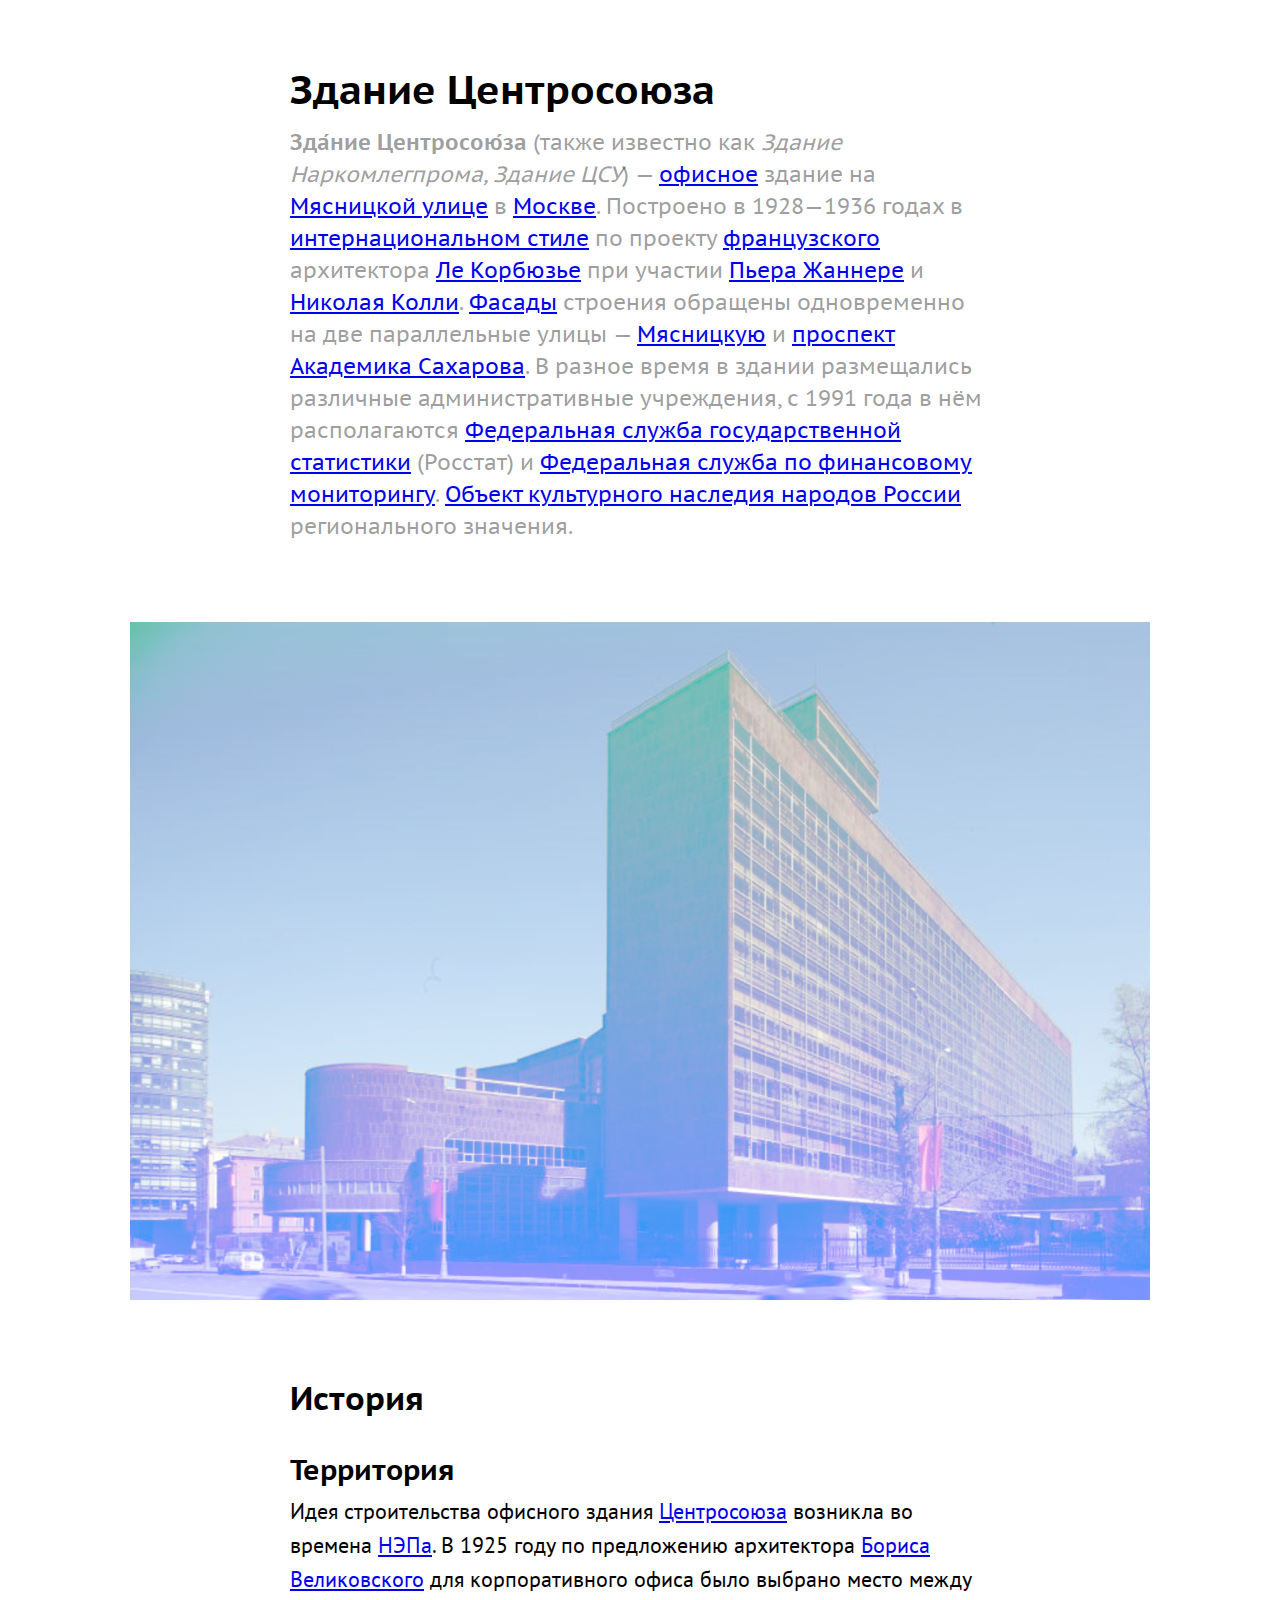
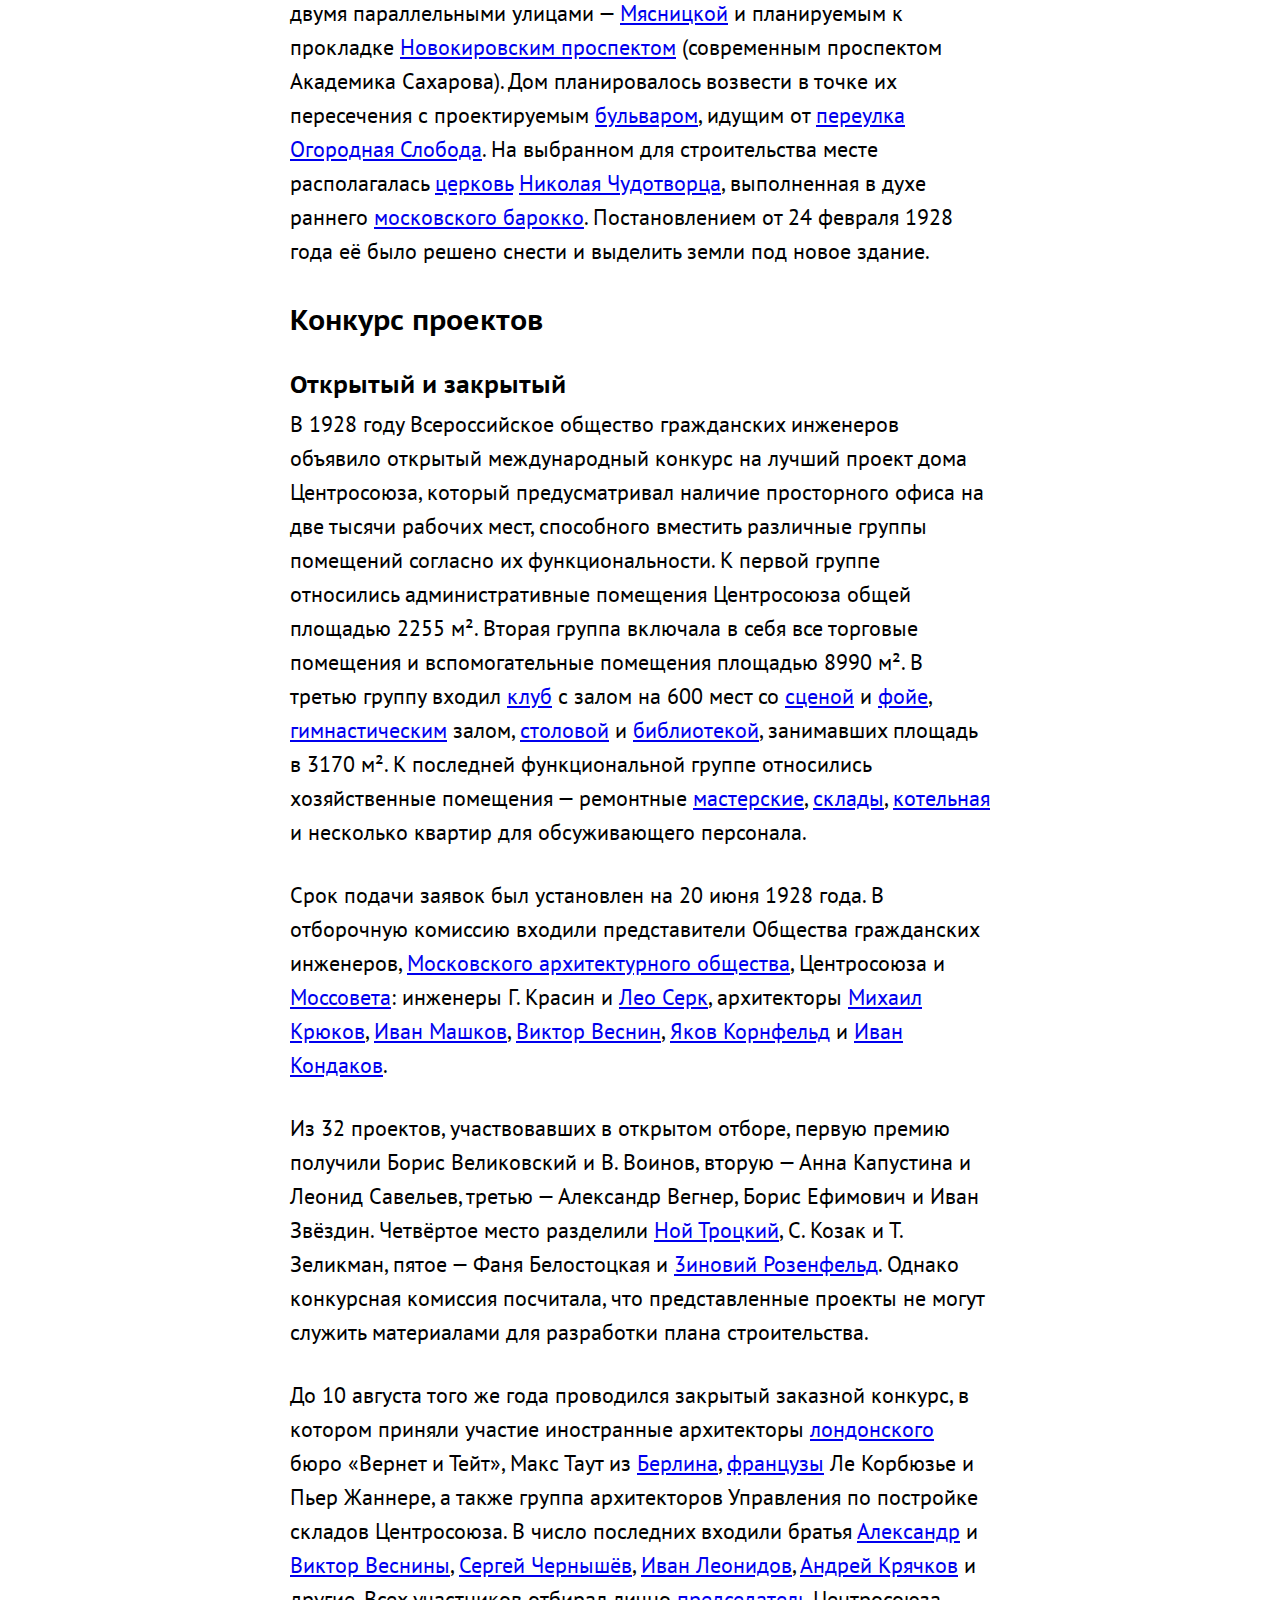
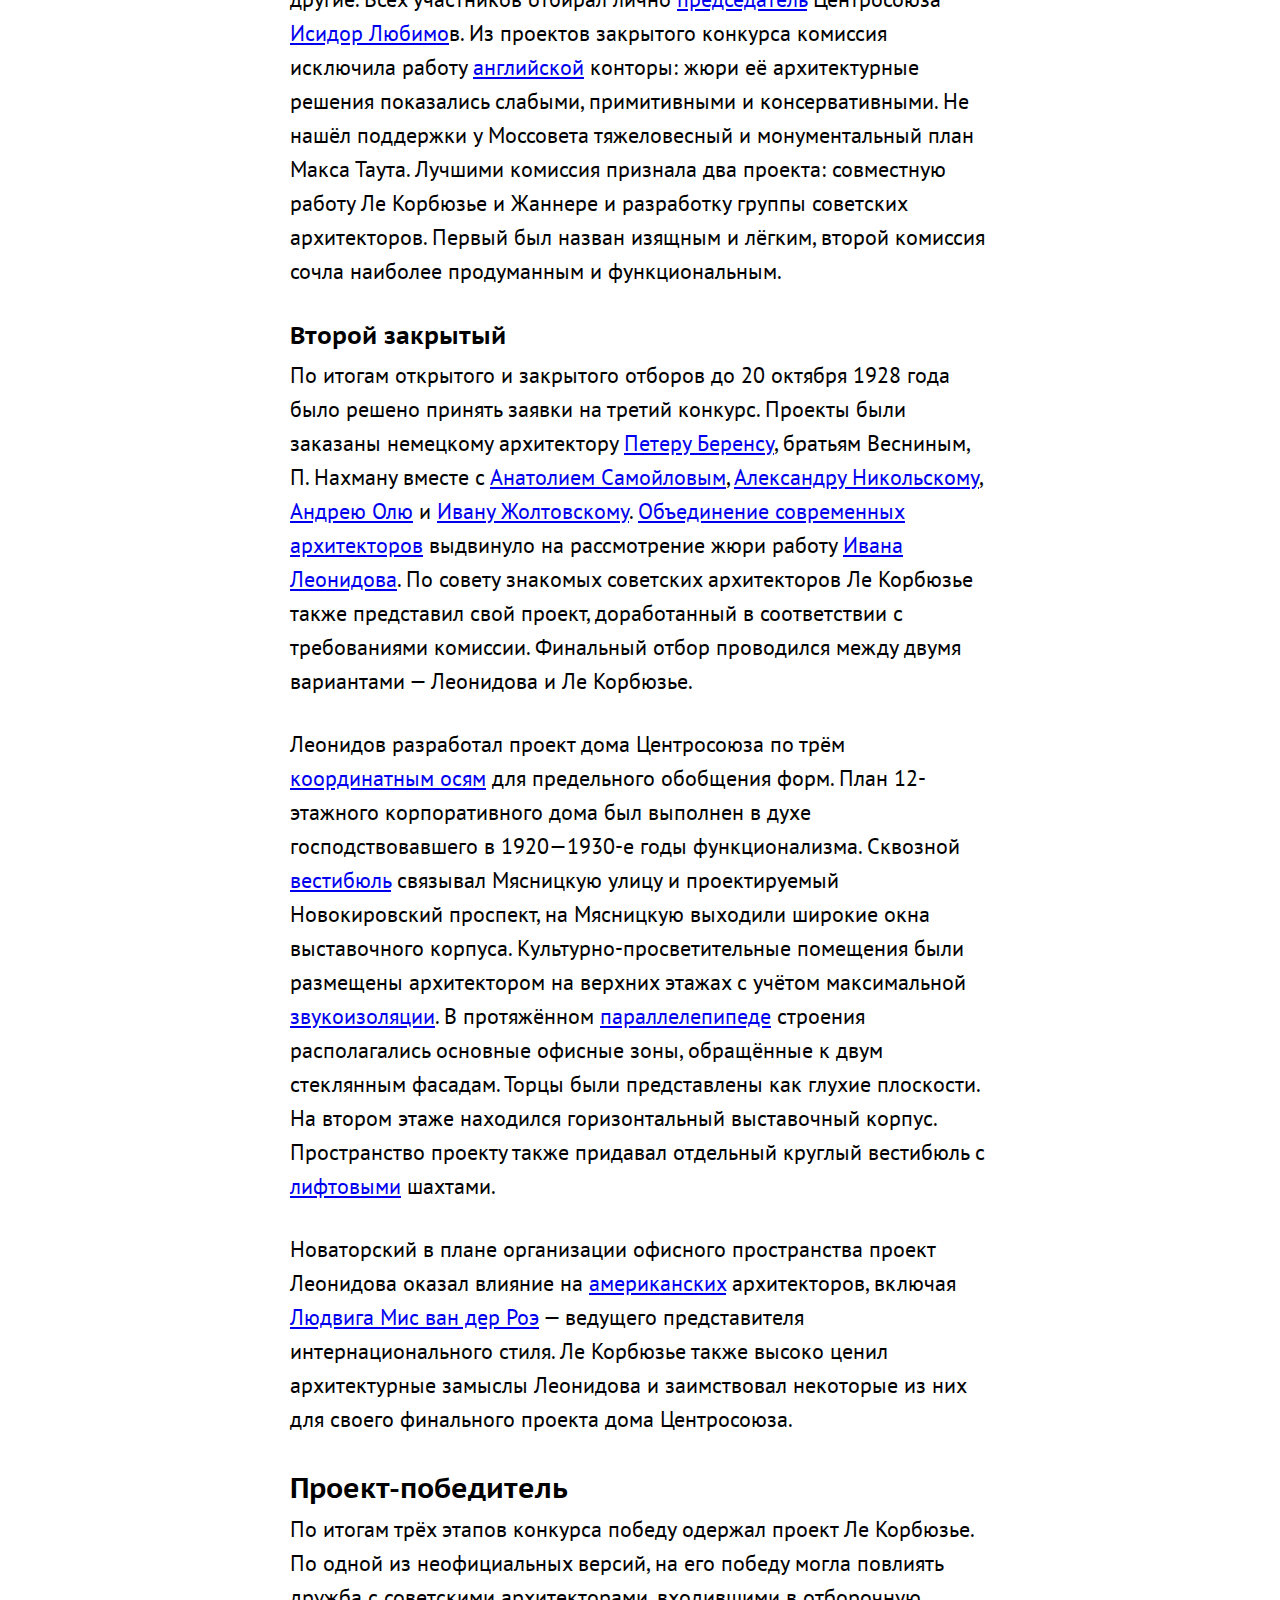
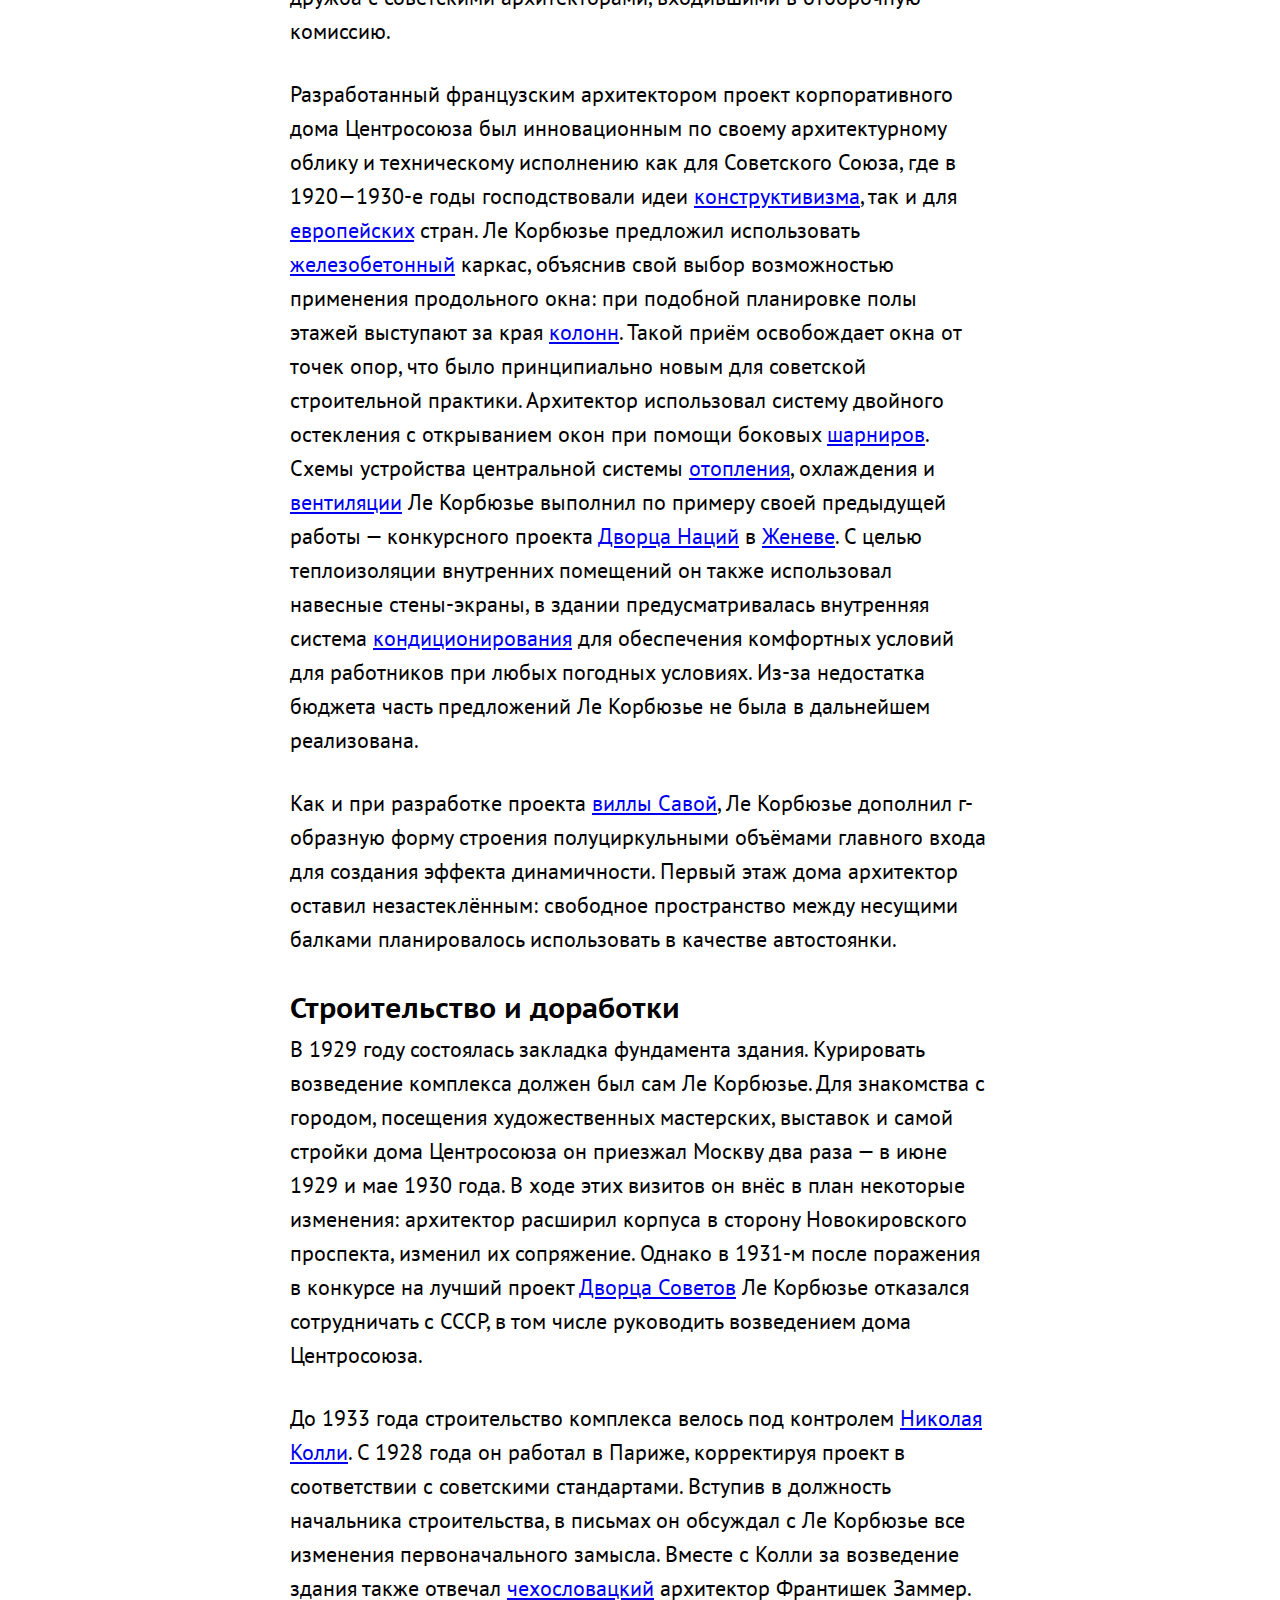
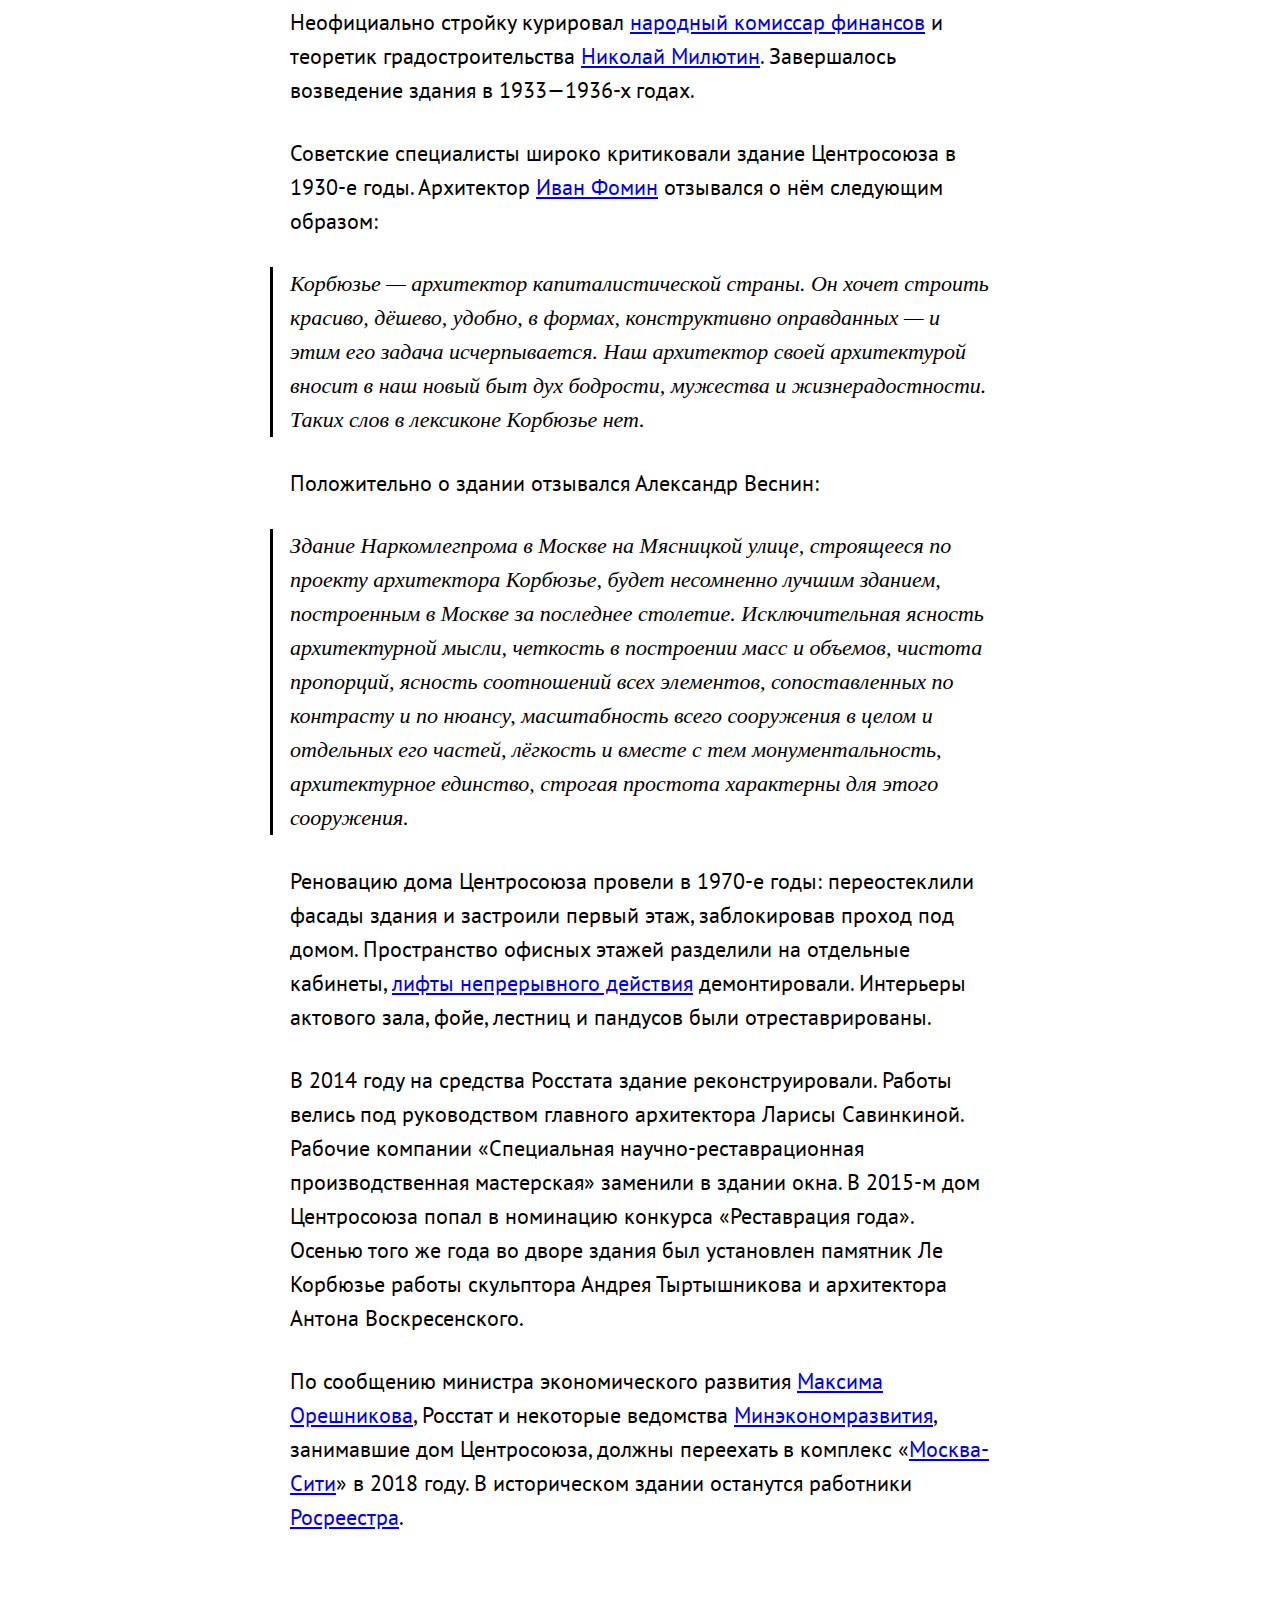
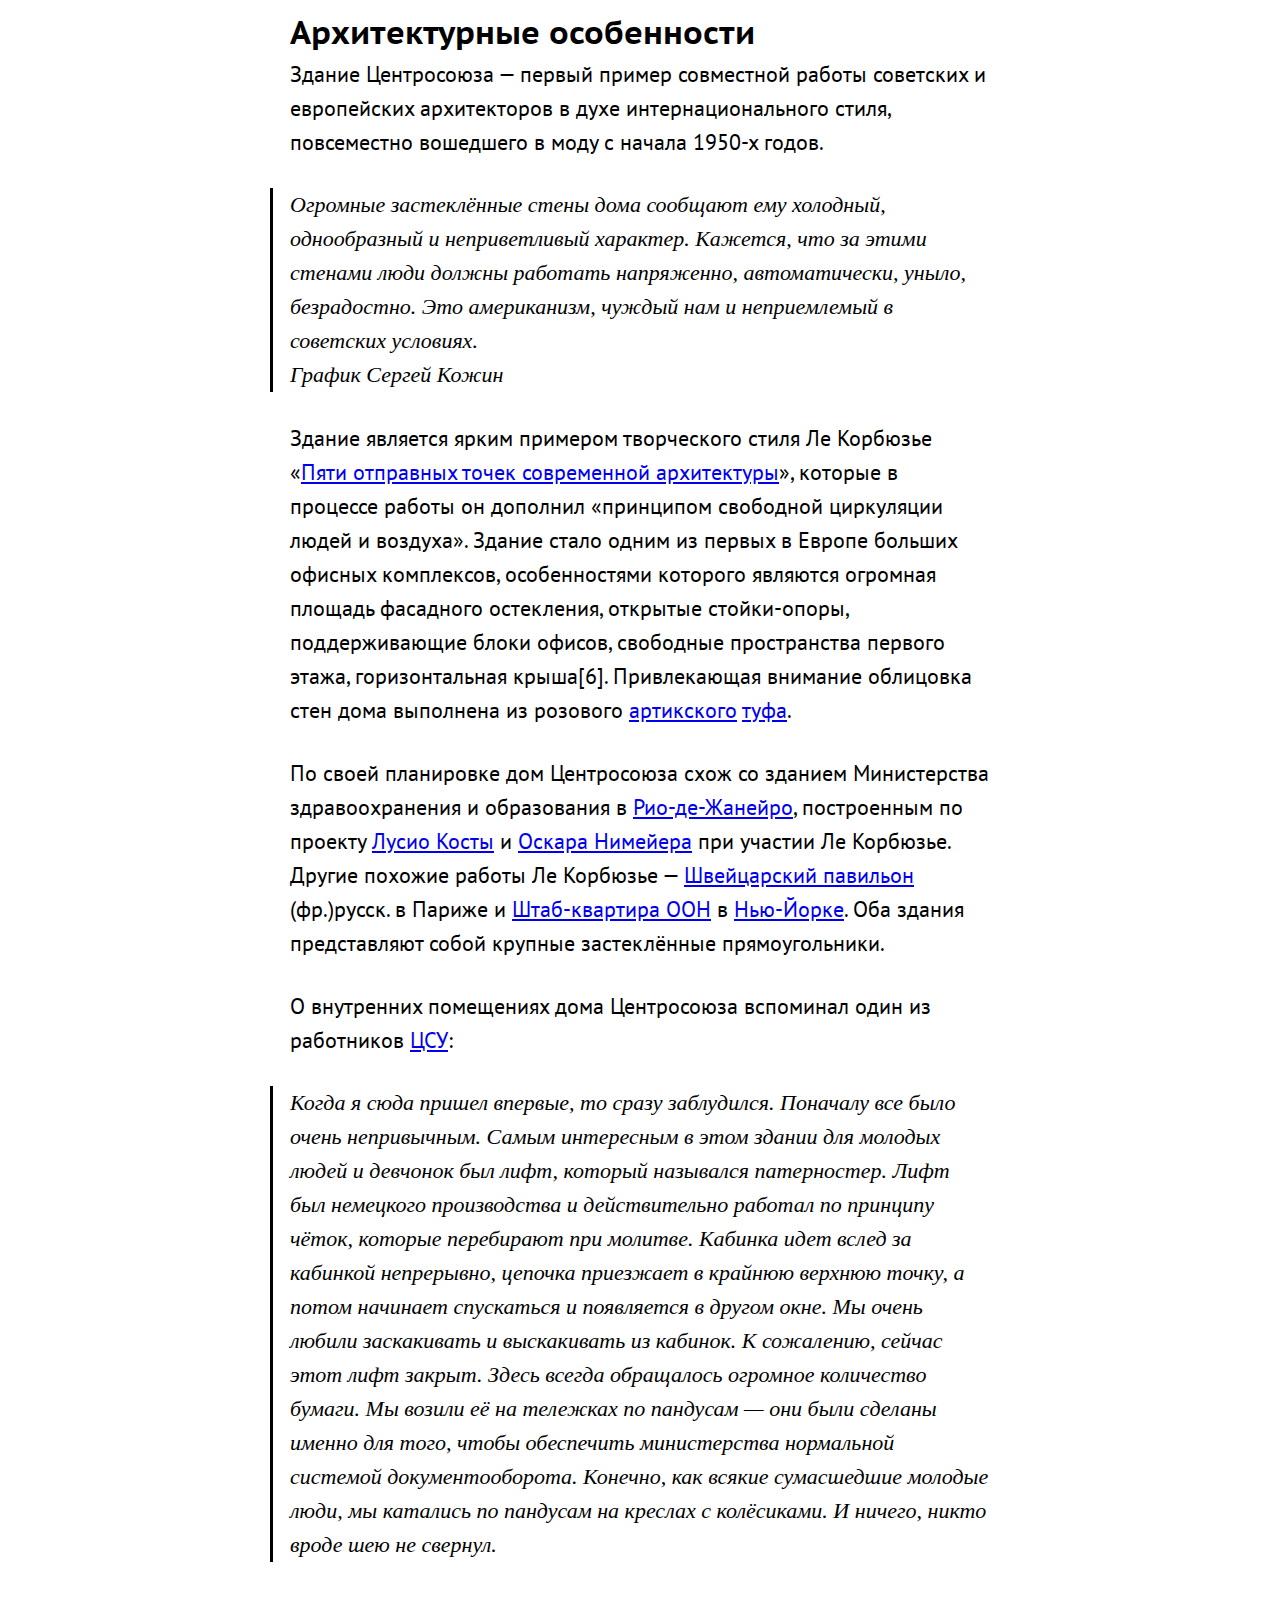
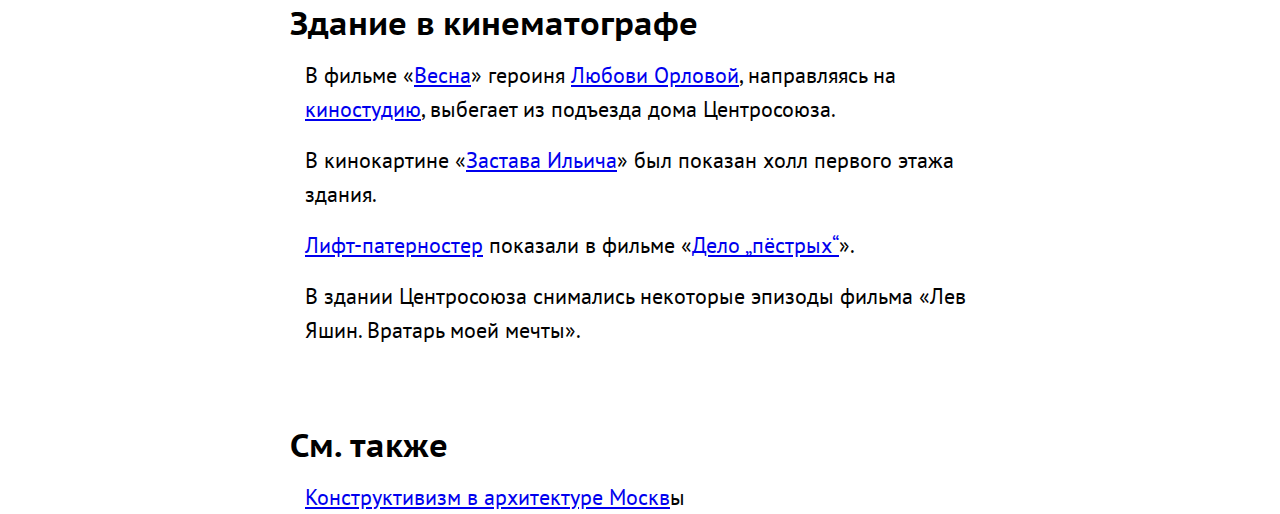
==== centrosouz.html @ 5cd2b8ea "Homework 3" ====
<!DOCTYPE html>
<html lang="en" dir="ltr">

<head>
  <meta charset="utf-8">
  <title>Здание Центросоюза</title>
  <link rel="stylesheet" href="reset.css">
  <link href="https://fonts.googleapis.com/css2?family=PT+Sans+Caption:wght@400;700&family=PT+Sans:ital,wght@0,400;0,700;1,400;1,700&display=swap" rel="stylesheet">
  <link rel="stylesheet" href="style.css">
  <link rel="stylesheet" href="sidebar.css">
</head>

<body>
  <h1>Здание Центросоюза</h1>
  <p> <b>Зда́ние Центросою́за</b> (также известно как <i>Здание Наркомлегпрома, Здание ЦСУ</i>) — <a href="https://ru.wikipedia.org/wiki/%D0%9E%D1%84%D0%B8%D1%81">офисное</a> здание на <a
      href="https://ru.wikipedia.org/wiki/%D0%9C%D1%8F%D1%81%D0%BD%D0%B8%D1%86%D0%BA%D0%B0%D1%8F_%D1%83%D0%BB%D0%B8%D1%86%D0%B0">Мясницкой улице</a> в <a href="https://ru.wikipedia.org/wiki/%D0%9C%D0%BE%D1%81%D0%BA%D0%B2%D0%B0">Москве</a>. Построено
    в 1928—1936 годах в <a href="https://ru.wikipedia.org/wiki/%D0%98%D0%BD%D1%82%D0%B5%D1%80%D0%BD%D0%B0%D1%86%D0%B8%D0%BE%D0%BD%D0%B0%D0%BB%D1%8C%D0%BD%D1%8B%D0%B9_%D1%81%D1%82%D0%B8%D0%BB%D1%8C">интернациональном стиле</a>
    по проекту <a href="https://ru.wikipedia.org/wiki/%D0%A4%D1%80%D0%B0%D0%BD%D1%86%D0%B8%D1%8F">французского</a> архитектора <a href="https://ru.wikipedia.org/wiki/%D0%9B%D0%B5_%D0%9A%D0%BE%D1%80%D0%B1%D1%8E%D0%B7%D1%8C%D0%B5">Ле Корбюзье</a> при
    участии <a href="https://ru.wikipedia.org/wiki/%D0%96%D0%B0%D0%BD%D0%BD%D0%B5%D1%80%D0%B5,_%D0%9F%D1%8C%D0%B5%D1%80">Пьера Жаннере</a> и <a
      href="https://ru.wikipedia.org/wiki/%D0%9A%D0%BE%D0%BB%D0%BB%D0%B8,_%D0%9D%D0%B8%D0%BA%D0%BE%D0%BB%D0%B0%D0%B9_%D0%94%D0%B6%D0%B5%D0%BC%D1%81%D0%BE%D0%B2%D0%B8%D1%87">Николая Колли</a>. <a
      href="https://ru.wikipedia.org/wiki/%D0%A4%D0%B0%D1%81%D0%B0%D0%B4">Фасады</a> строения обращены одновременно на две параллельные улицы — <a
      href="https://ru.wikipedia.org/wiki/%D0%9C%D1%8F%D1%81%D0%BD%D0%B8%D1%86%D0%BA%D0%B0%D1%8F_%D1%83%D0%BB%D0%B8%D1%86%D0%B0">Мясницкую</a> и <a
      href="https://ru.wikipedia.org/wiki/%D0%9F%D1%80%D0%BE%D1%81%D0%BF%D0%B5%D0%BA%D1%82_%D0%90%D0%BA%D0%B0%D0%B4%D0%B5%D0%BC%D0%B8%D0%BA%D0%B0_%D0%A1%D0%B0%D1%85%D0%B0%D1%80%D0%BE%D0%B2%D0%B0_(%D0%9C%D0%BE%D1%81%D0%BA%D0%B2%D0%B0)">проспект
      Академика Сахарова</a>. В разное время в здании размещались различные административные учреждения, с 1991 года в нём располагаются <a
      href="https://ru.wikipedia.org/wiki/%D0%A4%D0%B5%D0%B4%D0%B5%D1%80%D0%B0%D0%BB%D1%8C%D0%BD%D0%B0%D1%8F_%D1%81%D0%BB%D1%83%D0%B6%D0%B1%D0%B0_%D0%B3%D0%BE%D1%81%D1%83%D0%B4%D0%B0%D1%80%D1%81%D1%82%D0%B2%D0%B5%D0%BD%D0%BD%D0%BE%D0%B9_%D1%81%D1%82%D0%B0%D1%82%D0%B8%D1%81%D1%82%D0%B8%D0%BA%D0%B8">Федеральная
      служба государственной статистики</a> (Росстат) и <a
      href="https://ru.wikipedia.org/wiki/%D0%A4%D0%B5%D0%B4%D0%B5%D1%80%D0%B0%D0%BB%D1%8C%D0%BD%D0%B0%D1%8F_%D1%81%D0%BB%D1%83%D0%B6%D0%B1%D0%B0_%D0%BF%D0%BE_%D1%84%D0%B8%D0%BD%D0%B0%D0%BD%D1%81%D0%BE%D0%B2%D0%BE%D0%BC%D1%83_%D0%BC%D0%BE%D0%BD%D0%B8%D1%82%D0%BE%D1%80%D0%B8%D0%BD%D0%B3%D1%83">Федеральная
      служба по финансовому мониторингу</a>. <a
      href="https://ru.wikipedia.org/wiki/%D0%9E%D0%B1%D1%8A%D0%B5%D0%BA%D1%82_%D0%BA%D1%83%D0%BB%D1%8C%D1%82%D1%83%D1%80%D0%BD%D0%BE%D0%B3%D0%BE_%D0%BD%D0%B0%D1%81%D0%BB%D0%B5%D0%B4%D0%B8%D1%8F_%D0%A0%D0%BE%D1%81%D1%81%D0%B8%D0%B8">Объект
      культурного наследия народов России</a> регионального значения.</p>

  <img src="centrosouz.jpg" alt="Здание Центросоюза">

  <h2>История</h2>
  <h3>Территория</h3>
  <p>Идея строительства офисного здания <a href="https://ru.wikipedia.org/wiki/%D0%A6%D0%B5%D0%BD%D1%82%D1%80%D0%BE%D1%81%D0%BE%D1%8E%D0%B7">Центросоюза</a> возникла во времена <a
      href="https://ru.wikipedia.org/wiki/%D0%9D%D0%BE%D0%B2%D0%B0%D1%8F_%D1%8D%D0%BA%D0%BE%D0%BD%D0%BE%D0%BC%D0%B8%D1%87%D0%B5%D1%81%D0%BA%D0%B0%D1%8F_%D0%BF%D0%BE%D0%BB%D0%B8%D1%82%D0%B8%D0%BA%D0%B0">НЭПа</a>. В 1925 году по предложению архитектора
    <a href="https://ru.wikipedia.org/wiki/%D0%92%D0%B5%D0%BB%D0%B8%D0%BA%D0%BE%D0%B2%D1%81%D0%BA%D0%B8%D0%B9,_%D0%91%D0%BE%D1%80%D0%B8%D1%81_%D0%9C%D0%B8%D1%85%D0%B0%D0%B9%D0%BB%D0%BE%D0%B2%D0%B8%D1%87">Бориса Великовского</a> для корпоративного
    офиса было выбрано место между двумя параллельными улицами — <a href="https://ru.wikipedia.org/wiki/%D0%9C%D1%8F%D1%81%D0%BD%D0%B8%D1%86%D0%BA%D0%B0%D1%8F_%D1%83%D0%BB%D0%B8%D1%86%D0%B0">Мясницкой</a> и планируемым к
    прокладке <a
      href="https://ru.wikipedia.org/wiki/%D0%9F%D1%80%D0%BE%D1%81%D0%BF%D0%B5%D0%BA%D1%82_%D0%90%D0%BA%D0%B0%D0%B4%D0%B5%D0%BC%D0%B8%D0%BA%D0%B0_%D0%A1%D0%B0%D1%85%D0%B0%D1%80%D0%BE%D0%B2%D0%B0_(%D0%9C%D0%BE%D1%81%D0%BA%D0%B2%D0%B0)">Новокировским
      проспектом</a> (современным проспектом Академика Сахарова). Дом планировалось возвести в точке их пересечения с проектируемым <a href="https://ru.wikipedia.org/wiki/%D0%91%D1%83%D0%BB%D1%8C%D0%B2%D0%B0%D1%80">бульваром</a>, идущим от <a
      href="https://ru.wikipedia.org/wiki/%D0%9F%D0%B5%D1%80%D0%B5%D1%83%D0%BB%D0%BE%D0%BA_%D0%9E%D0%B3%D0%BE%D1%80%D0%BE%D0%B4%D0%BD%D0%B0%D1%8F_%D0%A1%D0%BB%D0%BE%D0%B1%D0%BE%D0%B4%D0%B0">переулка Огородная Слобода</a>. На выбранном для
    строительства месте располагалась
    <a href="https://ru.wikipedia.org/wiki/%D0%A6%D0%B5%D1%80%D0%BA%D0%BE%D0%B2%D1%8C_(%D1%81%D0%BE%D0%BE%D1%80%D1%83%D0%B6%D0%B5%D0%BD%D0%B8%D0%B5)">церковь</a> <a
      href="https://ru.wikipedia.org/wiki/%D0%9D%D0%B8%D0%BA%D0%BE%D0%BB%D0%B0%D0%B9_%D0%A7%D1%83%D0%B4%D0%BE%D1%82%D0%B2%D0%BE%D1%80%D0%B5%D1%86">Николая Чудотворца</a>, выполненная в духе раннего <a
      href="https://ru.wikipedia.org/wiki/%D0%9C%D0%BE%D1%81%D0%BA%D0%BE%D0%B2%D1%81%D0%BA%D0%BE%D0%B5_%D0%B1%D0%B0%D1%80%D0%BE%D0%BA%D0%BA%D0%BE">московского барокко</a>. Постановлением от 24 февраля 1928 года её было решено снести и выделить земли
    под новое здание.
  </p>

  <h3>Конкурс проектов</h3>
  <h4>Открытый и закрытый</h4>
  <p>В 1928 году Всероссийское общество гражданских инженеров объявило открытый международный конкурс на лучший проект дома Центросоюза, который предусматривал наличие просторного офиса на две тысячи рабочих мест, способного вместить различные группы
    помещений согласно их функциональности. К первой группе относились административные помещения Центросоюза общей площадью 2255 м². Вторая группа включала в себя все торговые помещения и вспомогательные помещения площадью 8990 м². В третью группу
    входил <a href="https://ru.wikipedia.org/wiki/%D0%94%D0%BE%D0%BC_%D0%BA%D1%83%D0%BB%D1%8C%D1%82%D1%83%D1%80%D1%8B">клуб</a> с залом на 600 мест со <a href="https://ru.wikipedia.org/wiki/%D0%A1%D1%86%D0%B5%D0%BD%D0%B0">сценой</a> и <a
      href="https://ru.wikipedia.org/wiki/%D0%A4%D0%BE%D0%B9%D0%B5">фойе</a>, <a href="https://ru.wikipedia.org/wiki/%D0%93%D0%B8%D0%BC%D0%BD%D0%B0%D1%81%D1%82%D0%B8%D0%BA%D0%B0">гимнастическим</a> залом, <a
      href="https://ru.wikipedia.org/wiki/%D0%A1%D1%82%D0%BE%D0%BB%D0%BE%D0%B2%D0%B0%D1%8F">столовой</a> и <a href="https://ru.wikipedia.org/wiki/%D0%91%D0%B8%D0%B1%D0%BB%D0%B8%D0%BE%D1%82%D0%B5%D0%BA%D0%B0">библиотекой</a>, занимавших площадь в 3170
    м². К последней функциональной группе относились хозяйственные помещения — ремонтные <a href="https://ru.wikipedia.org/wiki/%D0%9C%D0%B0%D1%81%D1%82%D0%B5%D1%80%D1%81%D0%BA%D0%B0%D1%8F">мастерские</a>, <a
      href="https://ru.wikipedia.org/wiki/%D0%A1%D0%BA%D0%BB%D0%B0%D0%B4">склады</a>, <a href="https://ru.wikipedia.org/wiki/%D0%9A%D0%BE%D1%82%D0%B5%D0%BB%D1%8C%D0%BD%D0%B0%D1%8F">котельная</a> и
    несколько квартир для обсуживающего персонала.</p>
  <p>Срок подачи заявок был установлен на 20 июня 1928 года. В отборочную комиссию входили представители Общества гражданских инженеров, <a
      href="https://ru.wikipedia.org/wiki/%D0%9C%D0%BE%D1%81%D0%BA%D0%BE%D0%B2%D1%81%D0%BA%D0%BE%D0%B5_%D0%B0%D1%80%D1%85%D0%B8%D1%82%D0%B5%D0%BA%D1%82%D1%83%D1%80%D0%BD%D0%BE%D0%B5_%D0%BE%D0%B1%D1%89%D0%B5%D1%81%D1%82%D0%B2%D0%BE">Московского
      архитектурного общества</a>, Центросоюза и <a href="https://ru.wikipedia.org/wiki/%D0%9C%D0%BE%D1%81%D0%BA%D0%BE%D0%B2%D1%81%D0%BA%D0%B8%D0%B9_%D0%B3%D0%BE%D1%80%D0%BE%D0%B4%D1%81%D0%BA%D0%BE%D0%B9_%D1%81%D0%BE%D0%B2%D0%B5%D1%82">Моссовета</a>:
    инженеры Г. Красин и <a href="https://ru.wikipedia.org/wiki/%D0%A1%D0%B5%D1%80%D0%BA,_%D0%9B%D0%B5%D0%BE_%D0%90%D0%BA%D1%81%D0%B5%D0%BB%D0%B5%D0%B2%D0%B8%D1%87">Лео Серк</a>, архитекторы <a
      href="https://ru.wikipedia.org/wiki/%D0%9A%D1%80%D1%8E%D0%BA%D0%BE%D0%B2,_%D0%9C%D0%B8%D1%85%D0%B0%D0%B8%D0%BB_%D0%92%D0%B0%D1%81%D0%B8%D0%BB%D1%8C%D0%B5%D0%B2%D0%B8%D1%87_(%D0%B0%D1%80%D1%85%D0%B8%D1%82%D0%B5%D0%BA%D1%82%D0%BE%D1%80)">Михаил
      Крюков</a>, <a href="https://ru.wikipedia.org/wiki/%D0%9C%D0%B0%D1%88%D0%BA%D0%BE%D0%B2,_%D0%98%D0%B2%D0%B0%D0%BD_%D0%9F%D0%B0%D0%B2%D0%BB%D0%BE%D0%B2%D0%B8%D1%87">Иван Машков</a>, <a
      href="https://ru.wikipedia.org/wiki/%D0%92%D0%B5%D1%81%D0%BD%D0%B8%D0%BD,_%D0%92%D0%B8%D0%BA%D1%82%D0%BE%D1%80_%D0%90%D0%BB%D0%B5%D0%BA%D1%81%D0%B0%D0%BD%D0%B4%D1%80%D0%BE%D0%B2%D0%B8%D1%87">Виктор Веснин</a>, <a
      href="https://ru.wikipedia.org/wiki/%D0%9A%D0%BE%D1%80%D0%BD%D1%84%D0%B5%D0%BB%D1%8C%D0%B4,_%D0%AF%D0%BA%D0%BE%D0%B2_%D0%90%D0%B1%D1%80%D0%B0%D0%BC%D0%BE%D0%B2%D0%B8%D1%87">Яков Корнфельд</a> и <a
      href="https://ru.wikipedia.org/wiki/%D0%9A%D0%BE%D0%BD%D0%B4%D0%B0%D0%BA%D0%BE%D0%B2,_%D0%98%D0%B2%D0%B0%D0%BD_%D0%98%D0%B2%D0%B0%D0%BD%D0%BE%D0%B2%D0%B8%D1%87">Иван Кондаков</a>.</p>
  <p>Из 32 проектов, участвовавших в открытом отборе, первую премию получили Борис Великовский и В. Воинов, вторую — Анна Капустина и Леонид Савельев, третью — Александр Вегнер, Борис Ефимович и Иван Звёздин. Четвёртое место разделили <a
      href="https://ru.wikipedia.org/wiki/%D0%A2%D1%80%D0%BE%D1%86%D0%BA%D0%B8%D0%B9,_%D0%9D%D0%BE%D0%B9_%D0%90%D0%B1%D1%80%D0%B0%D0%BC%D0%BE%D0%B2%D0%B8%D1%87">Ной Троцкий</a>, С.
    Козак и Т. Зеликман, пятое — Фаня Белостоцкая и <a
      href="https://ru.wikipedia.org/wiki/%D0%A0%D0%BE%D0%B7%D0%B5%D0%BD%D1%84%D0%B5%D0%BB%D1%8C%D0%B4,_%D0%97%D0%B8%D0%BD%D0%BE%D0%B2%D0%B8%D0%B9_%D0%9C%D0%BE%D0%B8%D1%81%D0%B5%D0%B5%D0%B2%D0%B8%D1%87">3иновий Розенфельд</a>. Однако конкурсная
    комиссия посчитала, что представленные проекты не могут служить материалами для разработки плана строительства.</p>
  <p>До 10 августа того же года проводился закрытый заказной конкурс, в котором приняли участие иностранные архитекторы <a href="https://ru.wikipedia.org/wiki/%D0%9B%D0%BE%D0%BD%D0%B4%D0%BE%D0%BD">лондонского</a> бюро «Вернет и Тейт», Макс Таут из <a
      href="https://ru.wikipedia.org/wiki/%D0%91%D0%B5%D1%80%D0%BB%D0%B8%D0%BD">Берлина</a>, <a href="https://ru.wikipedia.org/wiki/%D0%A4%D1%80%D0%B0%D0%BD%D1%86%D0%B8%D1%8F">французы</a> Ле Корбюзье и Пьер Жаннере, а также группа архитекторов
    Управления по постройке складов Центросоюза. В число последних входили братья <a
      href="https://ru.wikipedia.org/wiki/%D0%92%D0%B5%D1%81%D0%BD%D0%B8%D0%BD,_%D0%90%D0%BB%D0%B5%D0%BA%D1%81%D0%B0%D0%BD%D0%B4%D1%80_%D0%90%D0%BB%D0%B5%D0%BA%D1%81%D0%B0%D0%BD%D0%B4%D1%80%D0%BE%D0%B2%D0%B8%D1%87">Александр</a> и <a
      href="https://ru.wikipedia.org/wiki/%D0%92%D0%B5%D1%81%D0%BD%D0%B8%D0%BD,_%D0%92%D0%B8%D0%BA%D1%82%D0%BE%D1%80_%D0%90%D0%BB%D0%B5%D0%BA%D1%81%D0%B0%D0%BD%D0%B4%D1%80%D0%BE%D0%B2%D0%B8%D1%87">Виктор Веснины</a>, <a
      href="https://ru.wikipedia.org/wiki/%D0%A7%D0%B5%D1%80%D0%BD%D1%8B%D1%88%D1%91%D0%B2,_%D0%A1%D0%B5%D1%80%D0%B3%D0%B5%D0%B9_%D0%95%D0%B3%D0%BE%D1%80%D0%BE%D0%B2%D0%B8%D1%87">Сергей Чернышёв</a>, <a
      href="https://ru.wikipedia.org/wiki/%D0%9B%D0%B5%D0%BE%D0%BD%D0%B8%D0%B4%D0%BE%D0%B2,_%D0%98%D0%B2%D0%B0%D0%BD_%D0%98%D0%BB%D1%8C%D0%B8%D1%87">Иван Леонидов</a>, <a
      href="https://ru.wikipedia.org/wiki/%D0%9A%D1%80%D1%8F%D1%87%D0%BA%D0%BE%D0%B2,_%D0%90%D0%BD%D0%B4%D1%80%D0%B5%D0%B9_%D0%94%D0%BC%D0%B8%D1%82%D1%80%D0%B8%D0%B5%D0%B2%D0%B8%D1%87">Андрей Крячков</a> и другие. Всех участников отбирал лично
    <a href="https://ru.wikipedia.org/wiki/%D0%9F%D1%80%D0%B5%D0%B4%D1%81%D0%B5%D0%B4%D0%B0%D1%82%D0%B5%D0%BB%D1%8C">председатель</a> Центросоюза <a
      href="https://ru.wikipedia.org/wiki/%D0%9B%D1%8E%D0%B1%D0%B8%D0%BC%D0%BE%D0%B2,_%D0%98%D1%81%D0%B8%D0%B4%D0%BE%D1%80_%D0%95%D0%B2%D1%81%D1%82%D0%B8%D0%B3%D0%BD%D0%B5%D0%B5%D0%B2%D0%B8%D1%87">Исидор Любимо</a>в. Из проектов
    закрытого конкурса комиссия исключила работу <a href="https://ru.wikipedia.org/wiki/%D0%92%D0%B5%D0%BB%D0%B8%D0%BA%D0%BE%D0%B1%D1%80%D0%B8%D1%82%D0%B0%D0%BD%D0%B8%D1%8F">английской</a> конторы: жюри её архитектурные решения показались слабыми,
    примитивными и консервативными. Не нашёл поддержки у Моссовета тяжеловесный и монументальный план Макса Таута. Лучшими комиссия
    признала два проекта: совместную работу Ле Корбюзье и Жаннере и разработку группы советских архитекторов. Первый был назван изящным и лёгким, второй комиссия сочла наиболее продуманным и функциональным.
  </p>
  <h4>Второй закрытый</h4>
  <p>По итогам открытого и закрытого отборов до 20 октября 1928 года было решено принять заявки на третий конкурс. Проекты были заказаны немецкому архитектору <a
      href="https://ru.wikipedia.org/wiki/%D0%91%D0%B5%D1%80%D0%B5%D0%BD%D1%81,_%D0%9F%D0%B5%D1%82%D0%B5%D1%80">Петеру Беренсу</a>, братьям Весниным, П. Нахману вместе с <a
      href="https://ru.wikipedia.org/wiki/%D0%A1%D0%B0%D0%BC%D0%BE%D0%B9%D0%BB%D0%BE%D0%B2,_%D0%90%D0%BD%D0%B0%D1%82%D0%BE%D0%BB%D0%B8%D0%B9_%D0%92%D0%B0%D1%81%D0%B8%D0%BB%D1%8C%D0%B5%D0%B2%D0%B8%D1%87">Анатолием Самойловым</a>, <a
      href="https://ru.wikipedia.org/wiki/%D0%9D%D0%B8%D0%BA%D0%BE%D0%BB%D1%8C%D1%81%D0%BA%D0%B8%D0%B9,_%D0%90%D0%BB%D0%B5%D0%BA%D1%81%D0%B0%D0%BD%D0%B4%D1%80_%D0%A1%D0%B5%D1%80%D0%B3%D0%B5%D0%B5%D0%B2%D0%B8%D1%87_(%D0%B0%D1%80%D1%85%D0%B8%D1%82%D0%B5%D0%BA%D1%82%D0%BE%D1%80)">Александру
      Никольскому</a>, <a href="https://ru.wikipedia.org/wiki/%D0%9E%D0%BB%D1%8C,_%D0%90%D0%BD%D0%B4%D1%80%D0%B5%D0%B9_%D0%90%D0%BD%D0%B4%D1%80%D0%B5%D0%B5%D0%B2%D0%B8%D1%87">Андрею Олю</a> и <a
      href="https://ru.wikipedia.org/wiki/%D0%96%D0%BE%D0%BB%D1%82%D0%BE%D0%B2%D1%81%D0%BA%D0%B8%D0%B9,_%D0%98%D0%B2%D0%B0%D0%BD_%D0%92%D0%BB%D0%B0%D0%B4%D0%B8%D1%81%D0%BB%D0%B0%D0%B2%D0%BE%D0%B2%D0%B8%D1%87">Ивану Жолтовскому</a>. <a
      href="https://ru.wikipedia.org/wiki/%D0%9E%D0%B1%D1%8A%D0%B5%D0%B4%D0%B8%D0%BD%D0%B5%D0%BD%D0%B8%D0%B5_%D1%81%D0%BE%D0%B2%D1%80%D0%B5%D0%BC%D0%B5%D0%BD%D0%BD%D1%8B%D1%85_%D0%B0%D1%80%D1%85%D0%B8%D1%82%D0%B5%D0%BA%D1%82%D0%BE%D1%80%D0%BE%D0%B2">Объединение
      современных архитекторов</a> выдвинуло на рассмотрение жюри работу <a href="https://ru.wikipedia.org/wiki/%D0%9B%D0%B5%D0%BE%D0%BD%D0%B8%D0%B4%D0%BE%D0%B2,_%D0%98%D0%B2%D0%B0%D0%BD_%D0%98%D0%BB%D1%8C%D0%B8%D1%87">Ивана Леонидова</a>. По совету
    знакомых советских архитекторов Ле Корбюзье также представил свой проект, доработанный в соответствии с требованиями комиссии. Финальный отбор проводился между двумя вариантами — Леонидова и Ле Корбюзье.</p>
  <p>Леонидов разработал проект дома Центросоюза по трём <a
      href="https://ru.wikipedia.org/wiki/%D0%9F%D1%80%D1%8F%D0%BC%D0%BE%D1%83%D0%B3%D0%BE%D0%BB%D1%8C%D0%BD%D0%B0%D1%8F_%D1%81%D0%B8%D1%81%D1%82%D0%B5%D0%BC%D0%B0_%D0%BA%D0%BE%D0%BE%D1%80%D0%B4%D0%B8%D0%BD%D0%B0%D1%82">координатным осям</a> для
    предельного обобщения форм. План 12-этажного корпоративного дома был выполнен в духе господствовавшего в 1920—1930-е годы функционализма. Сквозной <a
      href="https://ru.wikipedia.org/wiki/%D0%92%D0%B5%D1%81%D1%82%D0%B8%D0%B1%D1%8E%D0%BB%D1%8C">вестибюль</a> связывал
    Мясницкую улицу и проектируемый Новокировский проспект, на Мясницкую выходили широкие окна выставочного корпуса. Культурно-просветительные помещения были размещены архитектором на верхних этажах с учётом максимальной <a
      href="https://ru.wikipedia.org/wiki/%D0%97%D0%B2%D1%83%D0%BA%D0%BE%D0%B8%D0%B7%D0%BE%D0%BB%D1%8F%D1%86%D0%B8%D1%8F">звукоизоляции</a>. В протяжённом
    <a href="https://ru.wikipedia.org/wiki/%D0%9F%D0%B0%D1%80%D0%B0%D0%BB%D0%BB%D0%B5%D0%BB%D0%B5%D0%BF%D0%B8%D0%BF%D0%B5%D0%B4">параллелепипеде</a> строения располагались основные офисные зоны, обращённые к двум стеклянным фасадам. Торцы были
    представлены как глухие плоскости. На втором этаже находился горизонтальный выставочный корпус. Пространство проекту также придавал
    отдельный круглый вестибюль с <a href="https://ru.wikipedia.org/wiki/%D0%9B%D0%B8%D1%84%D1%82">лифтовыми</a> шахтами.
  </p>
  <p>Новаторский в плане организации офисного пространства проект Леонидова оказал влияние на <a
      href="https://ru.wikipedia.org/wiki/%D0%A1%D0%BE%D0%B5%D0%B4%D0%B8%D0%BD%D1%91%D0%BD%D0%BD%D1%8B%D0%B5_%D0%A8%D1%82%D0%B0%D1%82%D1%8B_%D0%90%D0%BC%D0%B5%D1%80%D0%B8%D0%BA%D0%B8">американских</a> архитекторов, включая <a
      href="https://ru.wikipedia.org/wiki/%D0%9C%D0%B8%D1%81_%D0%B2%D0%B0%D0%BD_%D0%B4%D0%B5%D1%80_%D0%A0%D0%BE%D1%8D,_%D0%9B%D1%8E%D0%B4%D0%B2%D0%B8%D0%B3">Людвига Мис ван дер Роэ</a> — ведущего представителя интернационального стиля. Ле Корбюзье
    также высоко ценил архитектурные замыслы Леонидова и заимствовал некоторые из них для своего финального проекта дома Центросоюза.</p>

  <h3>Проект-победитель</h3>
  <p>По итогам трёх этапов конкурса победу одержал проект Ле Корбюзье. По одной из неофициальных версий, на его победу могла повлиять дружба с советскими архитекторами, входившими в отборочную комиссию.</p>
  <p>Разработанный французским архитектором проект корпоративного дома Центросоюза был инновационным по своему архитектурному облику и техническому исполнению как для Советского Союза, где в 1920—1930-е годы господствовали идеи <a
      href="https://ru.wikipedia.org/wiki/%D0%9A%D0%BE%D0%BD%D1%81%D1%82%D1%80%D1%83%D0%BA%D1%82%D0%B8%D0%B2%D0%B8%D0%B7%D0%BC_(%D0%B8%D1%81%D0%BA%D1%83%D1%81%D1%81%D1%82%D0%B2%D0%BE)">конструктивизма</a>, так и
    для <a href="https://ru.wikipedia.org/wiki/%D0%95%D0%B2%D1%80%D0%BE%D0%BF%D0%B0">европейских</a> стран. Ле Корбюзье предложил использовать <a
      href="https://ru.wikipedia.org/wiki/%D0%96%D0%B5%D0%BB%D0%B5%D0%B7%D0%BE%D0%B1%D0%B5%D1%82%D0%BE%D0%BD">железобетонный</a> каркас, объяснив свой выбор возможностью применения продольного окна: при подобной планировке полы этажей выступают за
    края <a href="https://ru.wikipedia.org/wiki/%D0%9A%D0%BE%D0%BB%D0%BE%D0%BD%D0%BD%D0%B0">колонн</a>. Такой приём освобождает окна от точек опор, что было принципиально новым для советской строительной практики. Архитектор использовал систему
    двойного остекления с открыванием окон при помощи боковых <a href="https://ru.wikipedia.org/wiki/%D0%A8%D0%B0%D1%80%D0%BD%D0%B8%D1%80">шарниров</a>. Схемы устройства центральной системы <a
      href="https://ru.wikipedia.org/wiki/%D0%9E%D1%82%D0%BE%D0%BF%D0%BB%D0%B5%D0%BD%D0%B8%D0%B5">отопления</a>, охлаждения и <a href="https://ru.wikipedia.org/wiki/%D0%92%D0%B5%D0%BD%D1%82%D0%B8%D0%BB%D1%8F%D1%86%D0%B8%D1%8F">вентиляции</a> Ле
    Корбюзье выполнил по примеру своей предыдущей работы — конкурсного проекта <a href="https://ru.wikipedia.org/wiki/%D0%94%D0%B2%D0%BE%D1%80%D0%B5%D1%86_%D0%9D%D0%B0%D1%86%D0%B8%D0%B9">Дворца Наций</a> в <a
      href="https://ru.wikipedia.org/wiki/%D0%96%D0%B5%D0%BD%D0%B5%D0%B2%D0%B0">Женеве</a>. С целью теплоизоляции внутренних помещений он также использовал навесные стены-экраны, в здании предусматривалась внутренняя система
    <a href="https://ru.wikipedia.org/wiki/%D0%9A%D0%BE%D0%BD%D0%B4%D0%B8%D1%86%D0%B8%D0%BE%D0%BD%D0%B8%D1%80%D0%BE%D0%B2%D0%B0%D0%BD%D0%B8%D0%B5">кондиционирования</a> для обеспечения комфортных условий для работников при любых погодных условиях.
    Из-за недостатка бюджета часть предложений Ле Корбюзье не была в дальнейшем реализована.
  </p>
  <p>Как и при разработке проекта <a href="https://ru.wikipedia.org/wiki/%D0%92%D0%B8%D0%BB%D0%BB%D0%B0_%D0%A1%D0%B0%D0%B2%D0%BE%D0%B9">виллы Савой</a>, Ле Корбюзье дополнил г-образную форму строения полуциркульными объёмами главного входа для
    создания эффекта динамичности. Первый этаж дома архитектор оставил незастеклённым: свободное пространство
    между несущими балками планировалось использовать в качестве автостоянки.</p>

  <h3>Строительство и доработки</h3>
  <p>В 1929 году состоялась закладка фундамента здания. Курировать возведение комплекса должен был сам Ле Корбюзье. Для знакомства с городом, посещения художественных мастерских, выставок и самой стройки дома Центросоюза он приезжал Москву два раза —
    в июне 1929 и мае 1930 года. В ходе этих визитов он внёс в план некоторые изменения: архитектор расширил корпуса в сторону Новокировского проспекта, изменил их сопряжение. Однако в 1931-м после поражения в конкурсе на лучший проект <a
      href="https://ru.wikipedia.org/wiki/%D0%94%D0%B2%D0%BE%D1%80%D0%B5%D1%86_%D0%A1%D0%BE%D0%B2%D0%B5%D1%82%D0%BE%D0%B2">Дворца Советов</a>
    Ле Корбюзье отказался сотрудничать с СССР, в том числе руководить возведением дома Центросоюза.</p>
  <p>До 1933 года строительство комплекса велось под контролем <a href="https://ru.wikipedia.org/wiki/%D0%9A%D0%BE%D0%BB%D0%BB%D0%B8,_%D0%9D%D0%B8%D0%BA%D0%BE%D0%BB%D0%B0%D0%B9_%D0%AF%D0%BA%D0%BE%D0%B2%D0%BB%D0%B5%D0%B2%D0%B8%D1%87">Николая
      Колли</a>. С 1928 года он работал в Париже, корректируя проект в соответствии с советскими стандартами. Вступив в должность начальника строительства, в письмах он обсуждал с Ле
    Корбюзье все изменения первоначального замысла. Вместе с Колли за возведение здания также отвечал <a href="https://ru.wikipedia.org/wiki/%D0%A7%D0%B5%D1%85%D0%BE%D1%81%D0%BB%D0%BE%D0%B2%D0%B0%D0%BA%D0%B8%D1%8F">чехословацкий</a> архитектор
    Франтишек Заммер. Неофициально стройку курировал <a
      href="https://ru.wikipedia.org/wiki/%D0%9D%D0%B0%D1%80%D0%BE%D0%B4%D0%BD%D1%8B%D0%B9_%D0%BA%D0%BE%D0%BC%D0%B8%D1%81%D1%81%D0%B0%D1%80%D0%B8%D0%B0%D1%82_%D1%84%D0%B8%D0%BD%D0%B0%D0%BD%D1%81%D0%BE%D0%B2_%D0%A0%D0%A1%D0%A4%D0%A1%D0%A0">народный
      комиссар финансов</a> и теоретик градостроительства <a
      href="https://ru.wikipedia.org/wiki/%D0%9C%D0%B8%D0%BB%D1%8E%D1%82%D0%B8%D0%BD,_%D0%9D%D0%B8%D0%BA%D0%BE%D0%BB%D0%B0%D0%B9_%D0%90%D0%BB%D0%B5%D0%BA%D1%81%D0%B0%D0%BD%D0%B4%D1%80%D0%BE%D0%B2%D0%B8%D1%87">Николай Милютин</a>.
    Завершалось возведение здания в 1933—1936-х годах.</p>
  <p>Советские специалисты широко критиковали здание Центросоюза в 1930-е годы. Архитектор <a
      href="https://ru.wikipedia.org/wiki/%D0%A4%D0%BE%D0%BC%D0%B8%D0%BD,_%D0%98%D0%B2%D0%B0%D0%BD_%D0%90%D0%BB%D0%B5%D0%BA%D1%81%D0%B0%D0%BD%D0%B4%D1%80%D0%BE%D0%B2%D0%B8%D1%87">Иван Фомин</a> отзывался о нём следующим образом:</p>
  <blockquote cite="https://ru.wikipedia.org/wiki/%D0%97%D0%B4%D0%B0%D0%BD%D0%B8%D0%B5_%D0%A6%D0%B5%D0%BD%D1%82%D1%80%D0%BE%D1%81%D0%BE%D1%8E%D0%B7%D0%B0">Корбюзье — архитектор капиталистической страны. Он хочет строить красиво, дёшево, удобно, в
    формах, конструктивно оправданных — и этим его задача исчерпывается. Наш архитектор своей архитектурой вносит в наш новый быт дух бодрости, мужества и жизнерадостности. Таких слов в лексиконе Корбюзье нет.</blockquote>
  <p>Положительно о здании отзывался Александр Веснин:</p>
  <blockquote cite="https://ru.wikipedia.org/wiki/%D0%97%D0%B4%D0%B0%D0%BD%D0%B8%D0%B5_%D0%A6%D0%B5%D0%BD%D1%82%D1%80%D0%BE%D1%81%D0%BE%D1%8E%D0%B7%D0%B0">Здание Наркомлегпрома в Москве на Мясницкой улице, строящееся по проекту архитектора Корбюзье,
    будет несомненно лучшим зданием, построенным в Москве за последнее столетие. Исключительная ясность архитектурной мысли, четкость в построении масс и объемов, чистота пропорций, ясность соотношений всех элементов, сопоставленных по контрасту и по
    нюансу, масштабность всего сооружения в целом и отдельных его частей, лёгкость и вместе с тем монументальность, архитектурное единство, строгая простота характерны для этого сооружения.</blockquote>
  <p>Реновацию дома Центросоюза провели в 1970-е годы: переостеклили фасады здания и застроили первый этаж, заблокировав проход под домом. Пространство офисных этажей разделили на отдельные кабинеты, <a
      href="https://ru.wikipedia.org/wiki/%D0%9B%D0%B8%D1%84%D1%82_%D0%BD%D0%B5%D0%BF%D1%80%D0%B5%D1%80%D1%8B%D0%B2%D0%BD%D0%BE%D0%B3%D0%BE_%D0%B4%D0%B5%D0%B9%D1%81%D1%82%D0%B2%D0%B8%D1%8F">лифты непрерывного действия</a> демонтировали.
    Интерьеры актового зала, фойе, лестниц и пандусов были отреставрированы.</p>
  <p>В 2014 году на средства Росстата здание реконструировали. Работы велись под руководством главного архитектора Ларисы Савинкиной. Рабочие компании «Специальная научно-реставрационная производственная мастерская» заменили в здании окна. В 2015-м
    дом Центросоюза попал в номинацию конкурса «Реставрация года». Осенью того же года во дворе здания был установлен памятник Ле Корбюзье работы скульптора Андрея Тыртышникова и архитектора Антона Воскресенского.</p>
  <p>По сообщению министра экономического развития <a
      href="https://ru.wikipedia.org/wiki/%D0%9E%D1%80%D0%B5%D1%88%D0%BA%D0%B8%D0%BD,_%D0%9C%D0%B0%D0%BA%D1%81%D0%B8%D0%BC_%D0%A1%D1%82%D0%B0%D0%BD%D0%B8%D1%81%D0%BB%D0%B0%D0%B2%D0%BE%D0%B2%D0%B8%D1%87">Максима Орешникова</a>, Росстат и некоторые
    ведомства <a
      href="https://ru.wikipedia.org/wiki/%D0%9C%D0%B8%D0%BD%D0%B8%D1%81%D1%82%D0%B5%D1%80%D1%81%D1%82%D0%B2%D0%BE_%D1%8D%D0%BA%D0%BE%D0%BD%D0%BE%D0%BC%D0%B8%D1%87%D0%B5%D1%81%D0%BA%D0%BE%D0%B3%D0%BE_%D1%80%D0%B0%D0%B7%D0%B2%D0%B8%D1%82%D0%B8%D1%8F_%D0%A0%D0%BE%D1%81%D1%81%D0%B8%D0%B9%D1%81%D0%BA%D0%BE%D0%B9_%D0%A4%D0%B5%D0%B4%D0%B5%D1%80%D0%B0%D1%86%D0%B8%D0%B8">Минэкономразвития</a>,
    занимавшие дом Центросоюза, должны переехать в комплекс «<a href="https://ru.wikipedia.org/wiki/%D0%9C%D0%BE%D1%81%D0%BA%D0%B2%D0%B0-%D0%A1%D0%B8%D1%82%D0%B8">Москва-Сити</a>» в 2018 году. В историческом здании останутся работники <a
      href="https://ru.wikipedia.org/wiki/%D0%A4%D0%B5%D0%B4%D0%B5%D1%80%D0%B0%D0%BB%D1%8C%D0%BD%D0%B0%D1%8F_%D1%81%D0%BB%D1%83%D0%B6%D0%B1%D0%B0_%D0%B3%D0%BE%D1%81%D1%83%D0%B4%D0%B0%D1%80%D1%81%D1%82%D0%B2%D0%B5%D0%BD%D0%BD%D0%BE%D0%B9_%D1%80%D0%B5%D0%B3%D0%B8%D1%81%D1%82%D1%80%D0%B0%D1%86%D0%B8%D0%B8,_%D0%BA%D0%B0%D0%B4%D0%B0%D1%81%D1%82%D1%80%D0%B0_%D0%B8_%D0%BA%D0%B0%D1%80%D1%82%D0%BE%D0%B3%D1%80%D0%B0%D1%84%D0%B8%D0%B8">Росреестра</a>.
  </p>

  <h2>Архитектурные особенности</h2>
  <p>Здание Центросоюза — первый пример совместной работы советских и европейских архитекторов в духе интернационального стиля, повсеместно вошедшего в моду с начала 1950-х годов.</p>
  <blockquote cite="https://ru.wikipedia.org/wiki/%D0%97%D0%B4%D0%B0%D0%BD%D0%B8%D0%B5_%D0%A6%D0%B5%D0%BD%D1%82%D1%80%D0%BE%D1%81%D0%BE%D1%8E%D0%B7%D0%B0">Огромные застеклённые стены дома сообщают ему холодный, однообразный и неприветливый характер.
    Кажется, что за этими стенами люди должны работать напряженно, автоматически, уныло, безрадостно. Это американизм, чуждый нам и неприемлемый в советских условиях.
    <br>
    График Сергей Кожин
  </blockquote>
  <p>Здание является ярким примером творческого стиля Ле Корбюзье «<a
      href="https://ru.wikipedia.org/wiki/%D0%9F%D1%8F%D1%82%D1%8C_%D0%BE%D1%82%D0%BF%D1%80%D0%B0%D0%B2%D0%BD%D1%8B%D1%85_%D1%82%D0%BE%D1%87%D0%B5%D0%BA_%D1%81%D0%BE%D0%B2%D1%80%D0%B5%D0%BC%D0%B5%D0%BD%D0%BD%D0%BE%D0%B9_%D0%B0%D1%80%D1%85%D0%B8%D1%82%D0%B5%D0%BA%D1%82%D1%83%D1%80%D1%8B">Пяти
      отправных точек современной архитектуры</a>», которые в процессе работы он дополнил «принципом свободной циркуляции людей и воздуха». Здание стало одним из первых в Европе больших офисных комплексов, особенностями которого являются огромная
    площадь фасадного остекления, открытые стойки-опоры, поддерживающие блоки офисов, свободные пространства первого этажа, горизонтальная крыша[6]. Привлекающая внимание облицовка стен дома выполнена из розового <a
      href="https://ru.wikipedia.org/wiki/%D0%90%D1%80%D1%82%D0%B8%D0%BA%D1%81%D0%BA%D0%BE%D0%B5_%D1%82%D1%83%D1%84%D0%BE%D0%B2%D0%BE%D0%B5_%D0%BC%D0%B5%D1%81%D1%82%D0%BE%D1%80%D0%BE%D0%B6%D0%B4%D0%B5%D0%BD%D0%B8%D0%B5">артикского</a> <a
      href="https://ru.wikipedia.org/wiki/%D0%A2%D1%83%D1%84">туфа</a>.</p>
  <p>По своей планировке дом Центросоюза схож со зданием Министерства здравоохранения и образования в <a href="https://ru.wikipedia.org/wiki/%D0%A0%D0%B8%D0%BE-%D0%B4%D0%B5-%D0%96%D0%B0%D0%BD%D0%B5%D0%B9%D1%80%D0%BE">Рио-де-Жанейро</a>, построенным
    по проекту <a href="https://ru.wikipedia.org/wiki/%D0%9A%D0%BE%D1%81%D1%82%D0%B0,_%D0%9B%D1%83%D1%81%D0%B8%D0%BE">Лусио Косты</a> и <a
      href="https://ru.wikipedia.org/wiki/%D0%9D%D0%B8%D0%BC%D0%B5%D0%B9%D0%B5%D1%80,_%D0%9E%D1%81%D0%BA%D0%B0%D1%80">Оскара Нимейера</a> при участии Ле Корбюзье. Другие похожие работы Ле Корбюзье — <a
      href="https://fr.wikipedia.org/wiki/Fondation_suisse">Швейцарский
      павильон</a> (фр.)русск. в Париже и <a href="https://ru.wikipedia.org/wiki/%D0%A8%D1%82%D0%B0%D0%B1-%D0%BA%D0%B2%D0%B0%D1%80%D1%82%D0%B8%D1%80%D0%B0_%D0%9E%D0%9E%D0%9D">Штаб-квартира ООН</a> в <a
      href="https://ru.wikipedia.org/wiki/%D0%9D%D1%8C%D1%8E-%D0%99%D0%BE%D1%80%D0%BA">Нью-Йорке</a>. Оба здания представляют собой крупные застеклённые прямоугольники.</p>
  <p>О внутренних помещениях дома Центросоюза вспоминал один из работников <a
      href="https://ru.wikipedia.org/wiki/%D0%A6%D0%B5%D0%BD%D1%82%D1%80%D0%B0%D0%BB%D1%8C%D0%BD%D0%BE%D0%B5_%D1%81%D1%82%D0%B0%D1%82%D0%B8%D1%81%D1%82%D0%B8%D1%87%D0%B5%D1%81%D0%BA%D0%BE%D0%B5_%D1%83%D0%BF%D1%80%D0%B0%D0%B2%D0%BB%D0%B5%D0%BD%D0%B8%D0%B5">ЦСУ</a>:
  </p>
  <blockquote cite="https://ru.wikipedia.org/wiki/%D0%97%D0%B4%D0%B0%D0%BD%D0%B8%D0%B5_%D0%A6%D0%B5%D0%BD%D1%82%D1%80%D0%BE%D1%81%D0%BE%D1%8E%D0%B7%D0%B0">Когда я сюда пришел впервые, то сразу заблудился. Поначалу все было очень непривычным. Самым
    интересным в этом здании для молодых людей и девчонок был лифт, который назывался патерностер. Лифт был немецкого производства и
    действительно работал по принципу чёток, которые перебирают при молитве. Кабинка идет вслед за кабинкой непрерывно, цепочка приезжает в крайнюю верхнюю точку, а потом начинает спускаться и появляется в другом окне. Мы очень любили заскакивать и
    выскакивать из кабинок. К сожалению, сейчас этот лифт закрыт. Здесь всегда обращалось огромное количество бумаги. Мы возили её на тележках по пандусам — они были сделаны именно для того, чтобы обеспечить министерства нормальной системой
    документооборота. Конечно, как всякие сумасшедшие молодые люди, мы катались по пандусам на креслах с колёсиками. И ничего, никто вроде шею не свернул.</blockquote>

  <h2>Здание в кинематографе</h2>
  <ul>
    <li>В фильме «<a href="https://ru.wikipedia.org/wiki/%D0%92%D0%B5%D1%81%D0%BD%D0%B0_(%D1%84%D0%B8%D0%BB%D1%8C%D0%BC,_1947)">Весна</a>» героиня <a
        href="https://ru.wikipedia.org/wiki/%D0%9E%D1%80%D0%BB%D0%BE%D0%B2%D0%B0,_%D0%9B%D1%8E%D0%B1%D0%BE%D0%B2%D1%8C_%D0%9F%D0%B5%D1%82%D1%80%D0%BE%D0%B2%D0%BD%D0%B0">Любови Орловой</a>, направляясь на <a
        href="https://ru.wikipedia.org/wiki/%D0%9A%D0%B8%D0%BD%D0%BE%D1%81%D1%82%D1%83%D0%B4%D0%B8%D1%8F">киностудию</a>, выбегает из подъезда дома Центросоюза.</li>
    <li>В кинокартине «<a href="https://ru.wikipedia.org/wiki/%D0%97%D0%B0%D1%81%D1%82%D0%B0%D0%B2%D0%B0_%D0%98%D0%BB%D1%8C%D0%B8%D1%87%D0%B0">Застава Ильича</a>» был показан холл первого этажа здания.</li>
    <li><a href="https://ru.wikipedia.org/wiki/%D0%9B%D0%B8%D1%84%D1%82_%D0%BD%D0%B5%D0%BF%D1%80%D0%B5%D1%80%D1%8B%D0%B2%D0%BD%D0%BE%D0%B3%D0%BE_%D0%B4%D0%B5%D0%B9%D1%81%D1%82%D0%B2%D0%B8%D1%8F">Лифт-патерностер</a> показали в фильме «<a
        href="https://ru.wikipedia.org/wiki/%D0%94%D0%B5%D0%BB%D0%BE_%C2%AB%D0%BF%D1%91%D1%81%D1%82%D1%80%D1%8B%D1%85%C2%BB_(%D1%84%D0%B8%D0%BB%D1%8C%D0%BC)">Дело „пёстрых“</a>».</li>
    <li>В здании Центросоюза снимались некоторые эпизоды фильма «Лев Яшин. Вратарь моей мечты».</li>
  </ul>

  <h2>См. также</h2>
  <ul>
    <li><a
        href="https://ru.wikipedia.org/wiki/%D0%9A%D0%BE%D0%BD%D1%81%D1%82%D1%80%D1%83%D0%BA%D1%82%D0%B8%D0%B2%D0%B8%D0%B7%D0%BC_%D0%B2_%D0%B0%D1%80%D1%85%D0%B8%D1%82%D0%B5%D0%BA%D1%82%D1%83%D1%80%D0%B5_%D0%9C%D0%BE%D1%81%D0%BA%D0%B2%D1%8B">Конструктивизм
        в архитектуре Москв</a>ы</li>
  </ul>


</body>

</html>
---- style.css ----
body {
  /* background-image: url("wikimedium-post.jpg"); */
  background-repeat: no-repeat;
  background-position: center top;
}

h1, h2, h3, h4, p, ol, ul, blockquote {
  width: 700px;
  margin: auto;
  color: red;
}

img {
  width: 1020px;
  margin: auto;
  display: block;
  margin-top: 80px;
}

img+p,
img+blockquote,
img+ul {
  margin-top: 78px;
}

img+h3 {
  margin-top: 80px;
}

img+h4 {
  margin-top: 81px;
}

h1, h2, h3, h4 {
  font-family: 'PT Sans Caption', sans-serif;
  font-weight: bold;
}

p {
  font-family: 'PT Sans', sans-serif;
  font-size: 22px;
  line-height: 34px;
  color: #000000;
}

h1 {
  font-size: 40px;
  line-height: 46px;
  margin-top: 66px;
  color: #000000;
}

h1+h2 {
  margin-top: 43 px;
}

h1+p {
  font-family: 'PT Sans Caption', sans-serif;
  font-size: 22px;
  line-height: 32px;
  color: rgba(0, 0, 0, 0.4);
  margin-top: 14px;
}

h1+p+p {
  margin-top: 30px
}

h2 {
  font-size: 32px;
  line-height: 36px;
  color: #000000;
  margin-top: 80px
}

h2+img {
  margin-top: 82px;
}

h2+p,
h3+p,
h4+p,
h2+blockquote,
h3+blockquote,
h4+blockquote,
h2+ul,
h3+ul,
h4+ul {
  margin-top: 7px;
}

h2+p+h2 {
  margin-top: 43px;
}

p+p {
  margin-top: 29px;
}

blockquote {
  position: relative;
  font-size: 22px;
  line-height: 34px;
  color: #000000;
  font-style: italic;
  margin-top: 29px;
}

blockquote::before {
  content: "";
  display: block;
  position: absolute;
  width: 3px;
  height: 100%;
  background: black;
  margin-left: -20px;
}

blockquote+p {
  margin-top: 29px;
}

h3 {
  font-size: 28px;
  line-height: 34px;
  color: #000000;
  margin-top: 35px;
}

h3+img {
  margin-top: 89px;
}

h3+p {
  margin-top: 7px;
}

h4 {
  font-size: 24px;
  line-height: 30px;
  color: #000000;
  margin-top: 33px;
}

h4+img {
  margin-top: 82px;
}

h4+p {
  margin-top: 7px;
}

ul {
  font-family: PT Sans;
  font-size: 22px;
  line-height: 34px;
  color: #000000;
  margin-top: 29px;
  width: 670px;
}

li {
  margin-top: 17px;
}

blockquote+h2 {
  margin-top: 43px;
}

ul+p {
  margin-top: 29px;
}

ul+p+p+h2 {
  margin-top: 43px
}

h2+h3 {
  margin-top: 37px;
}

b {
  font-weight: bold;
}

i {
  font-style: italic;
}
---- sidebar.css ----
nav {
  position: fixed;
  top: 0;
  left: 0;
  margin: 50px;
}

nav ul {
  margin: 0;
}

nav li {
  font-size: 14px;
  line-height: 15px;
  color: rgba(0, 0, 0, 0.8);
  margin-top: 12px;
}

nav>ul>li:first-child {
  font-weight: bold;
}

nav ul ul li {
  color: rgba(0, 0, 0, 0.4);
  margin-left: 10px;
}
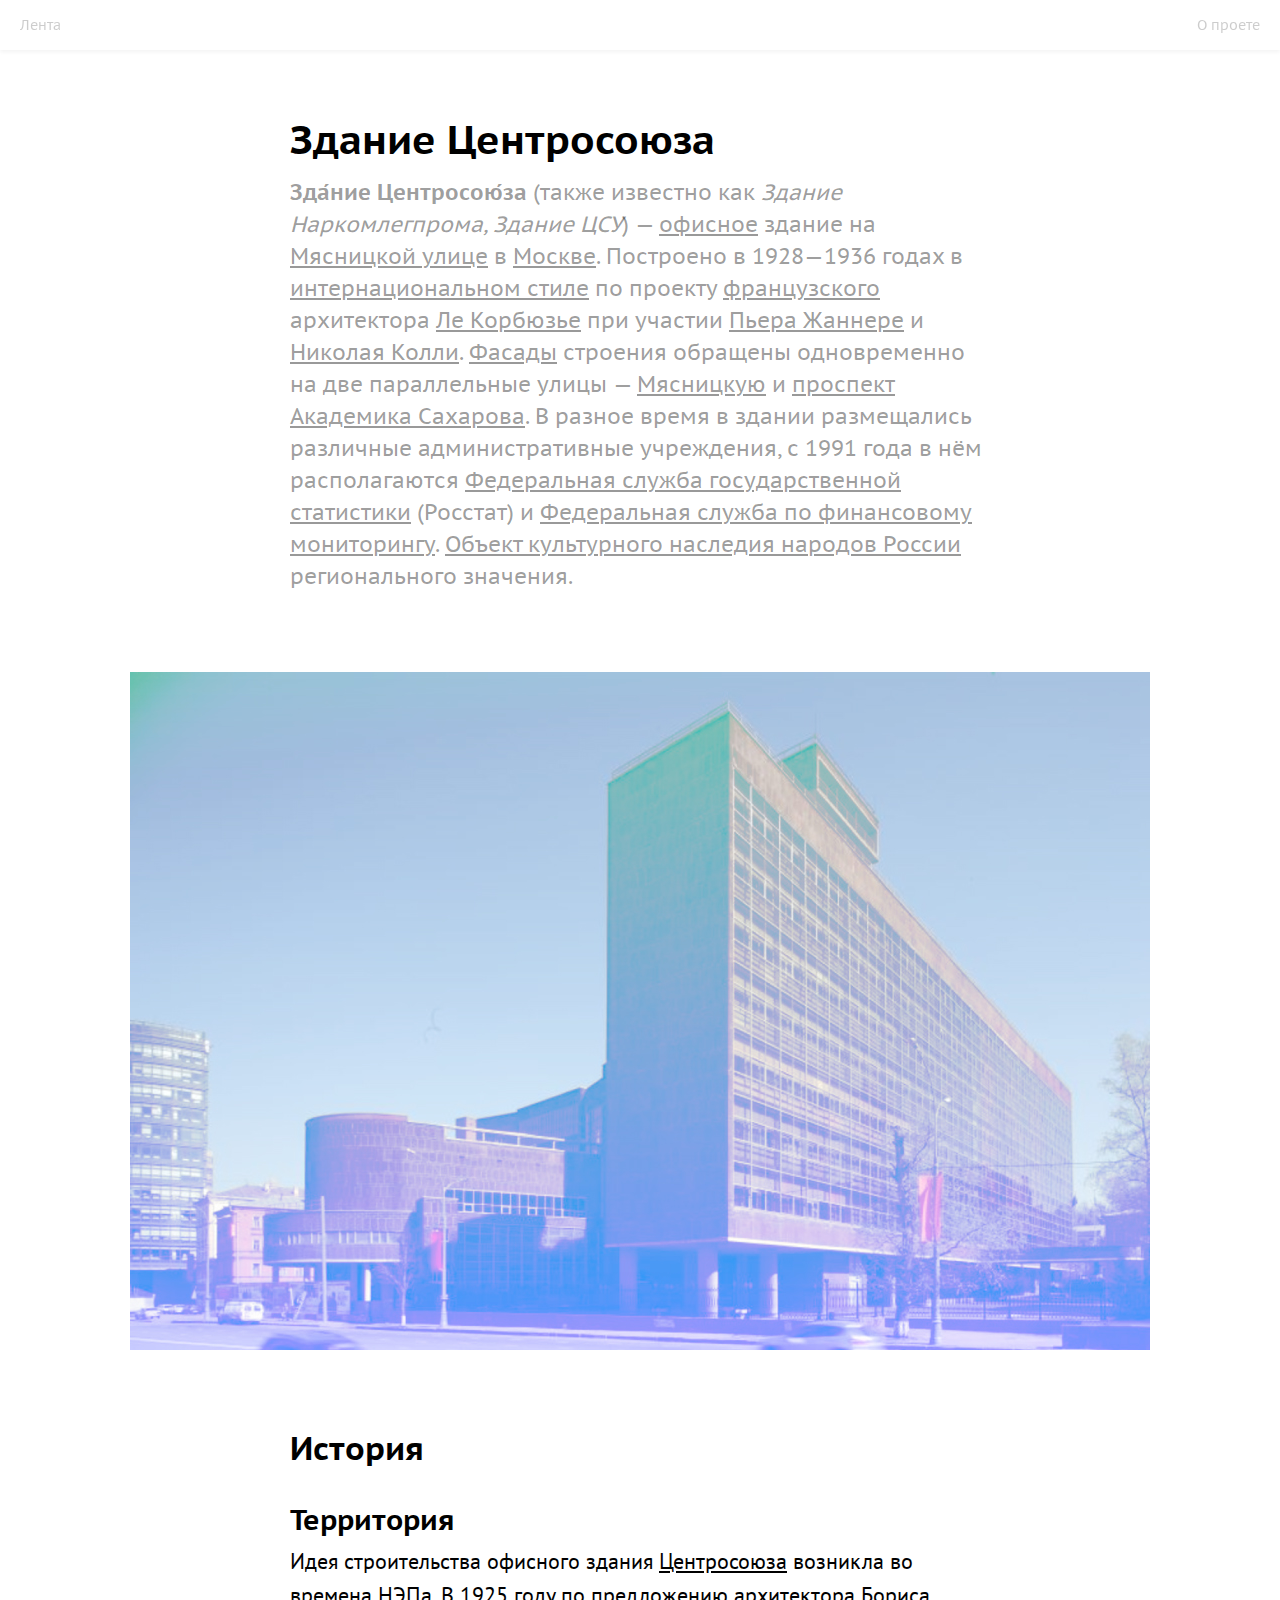
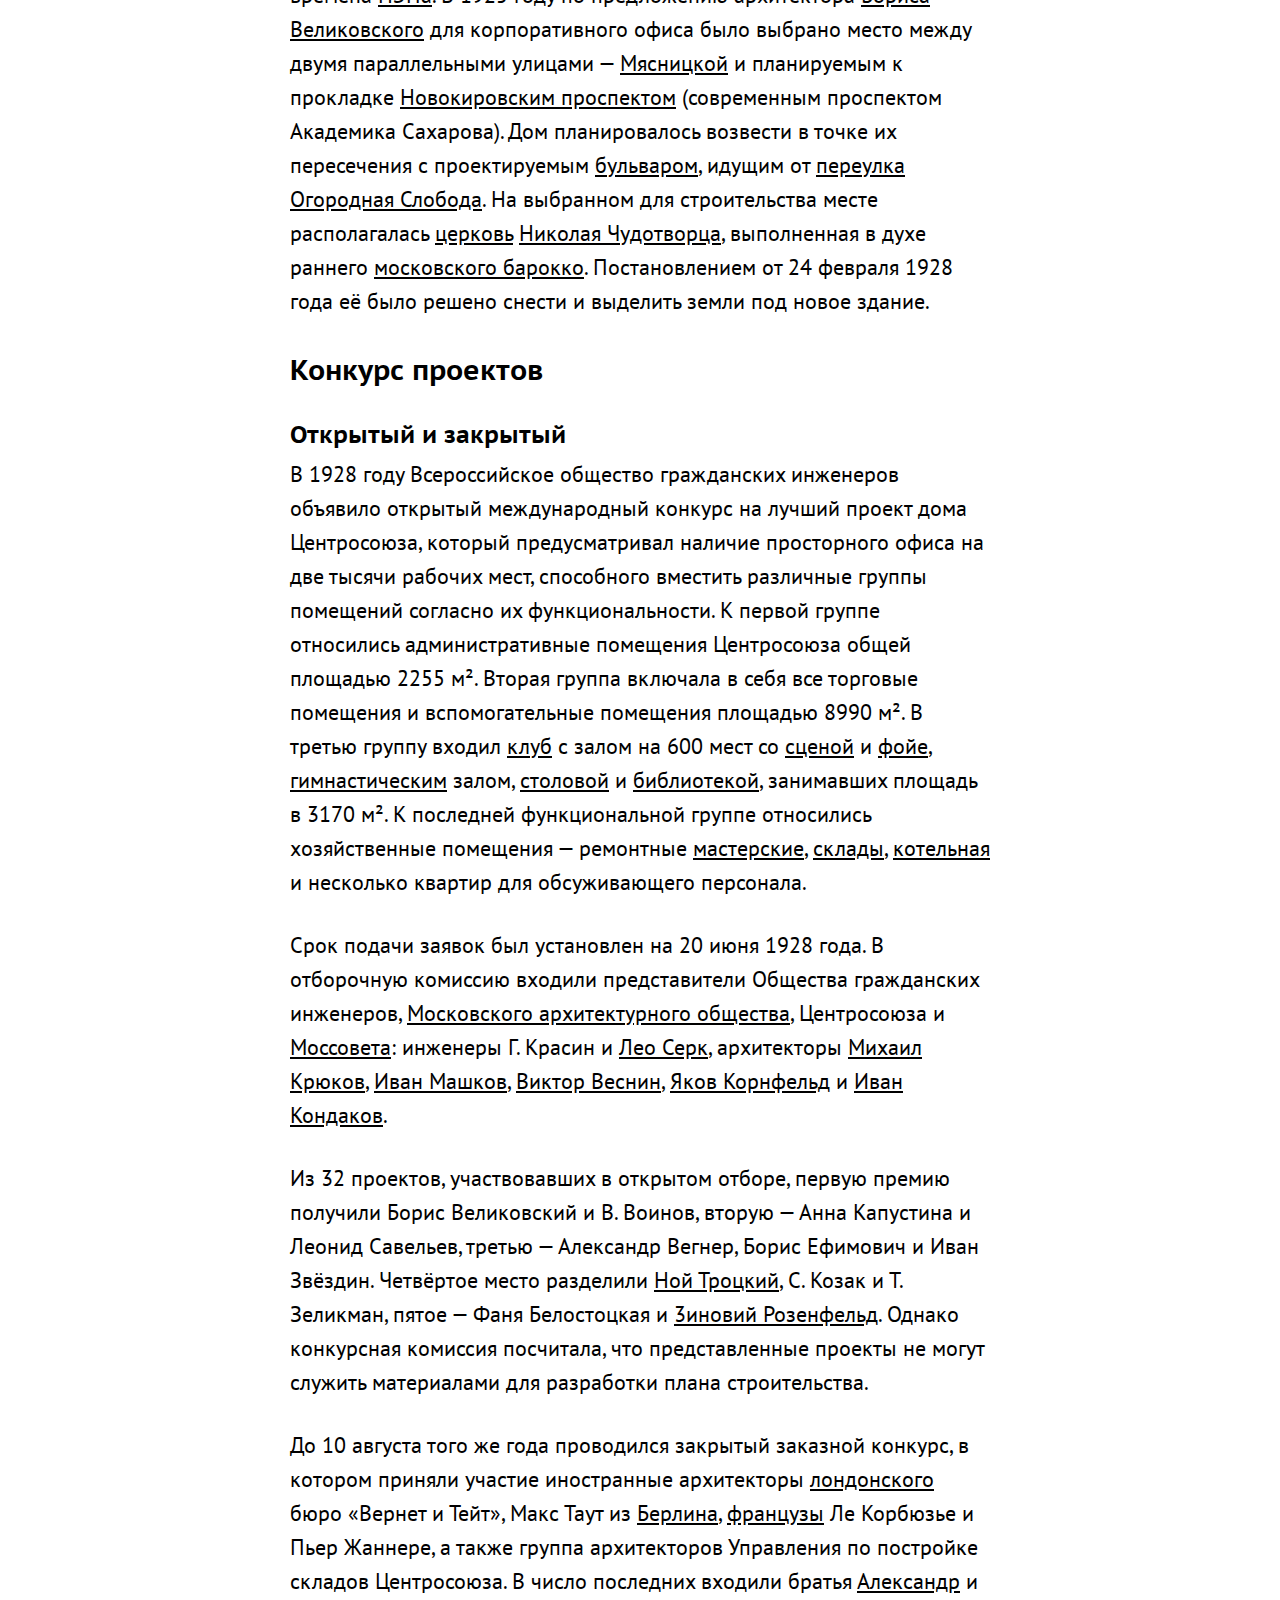
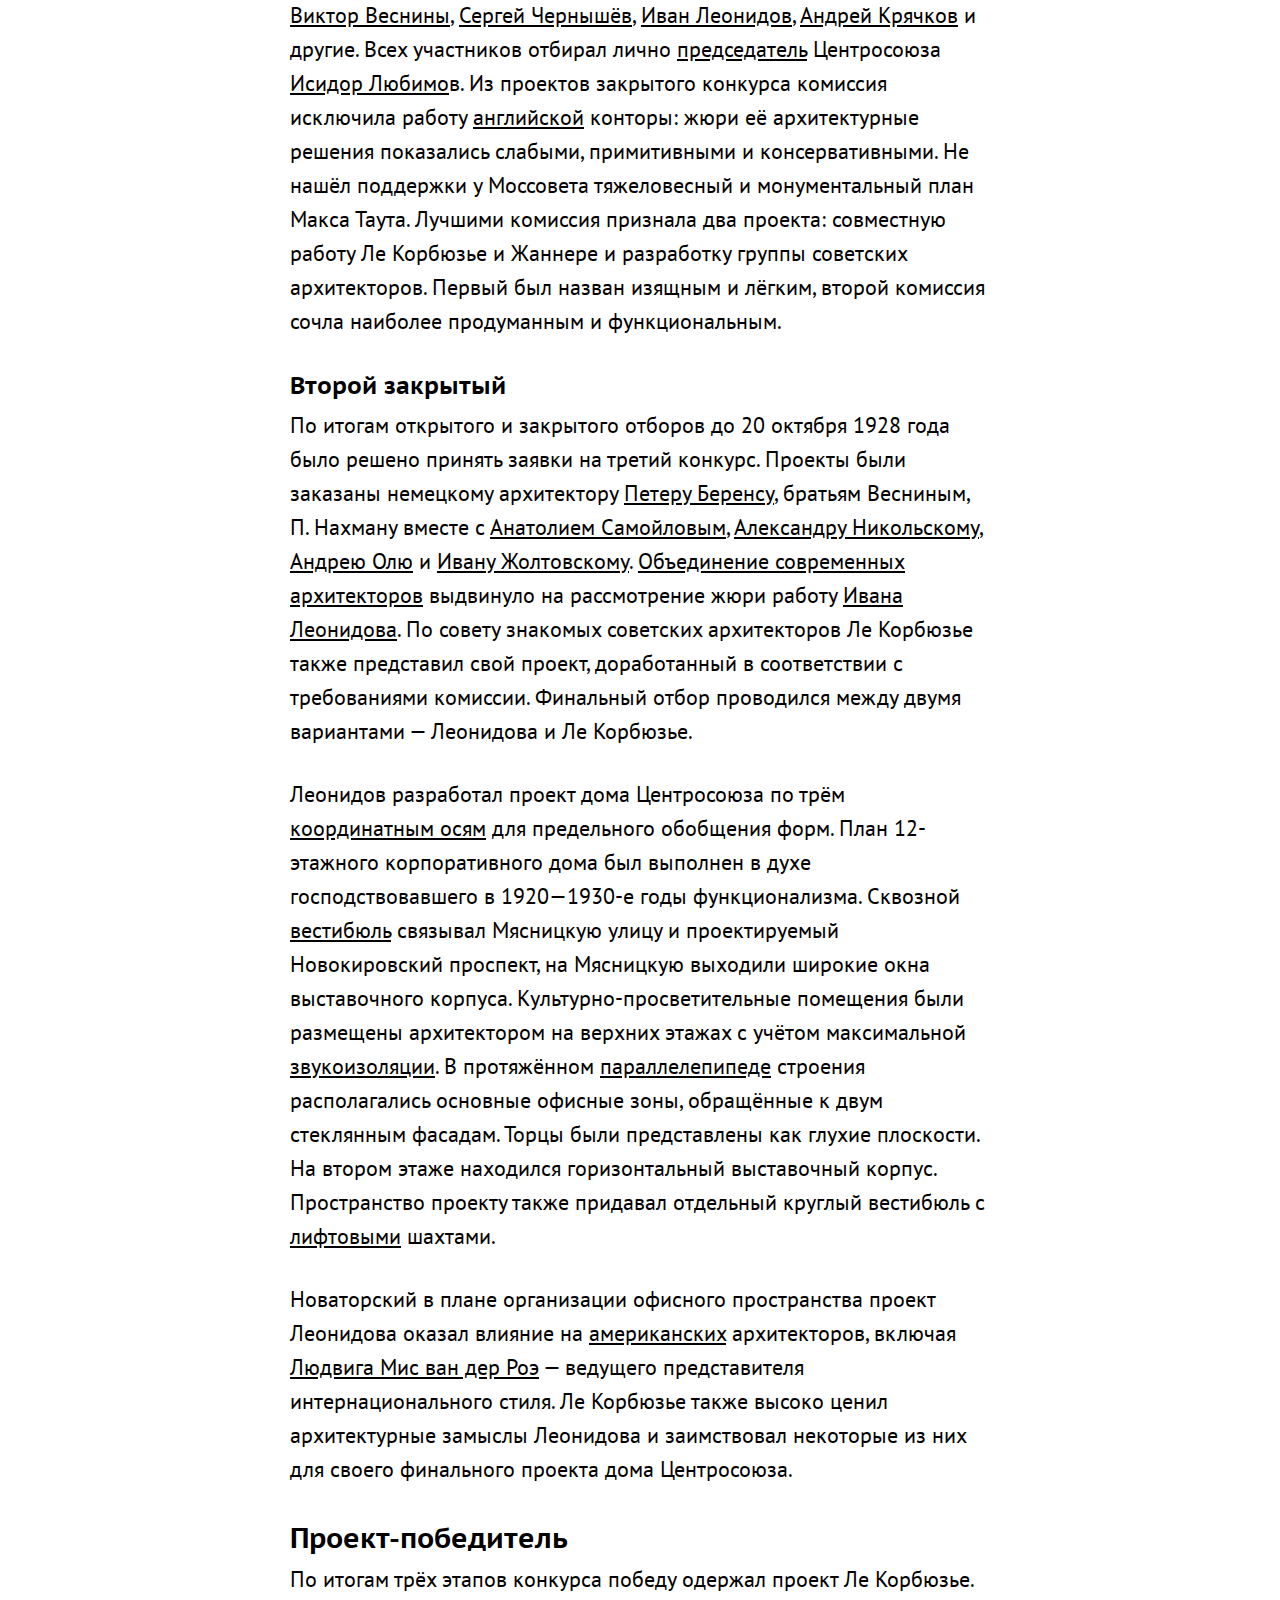
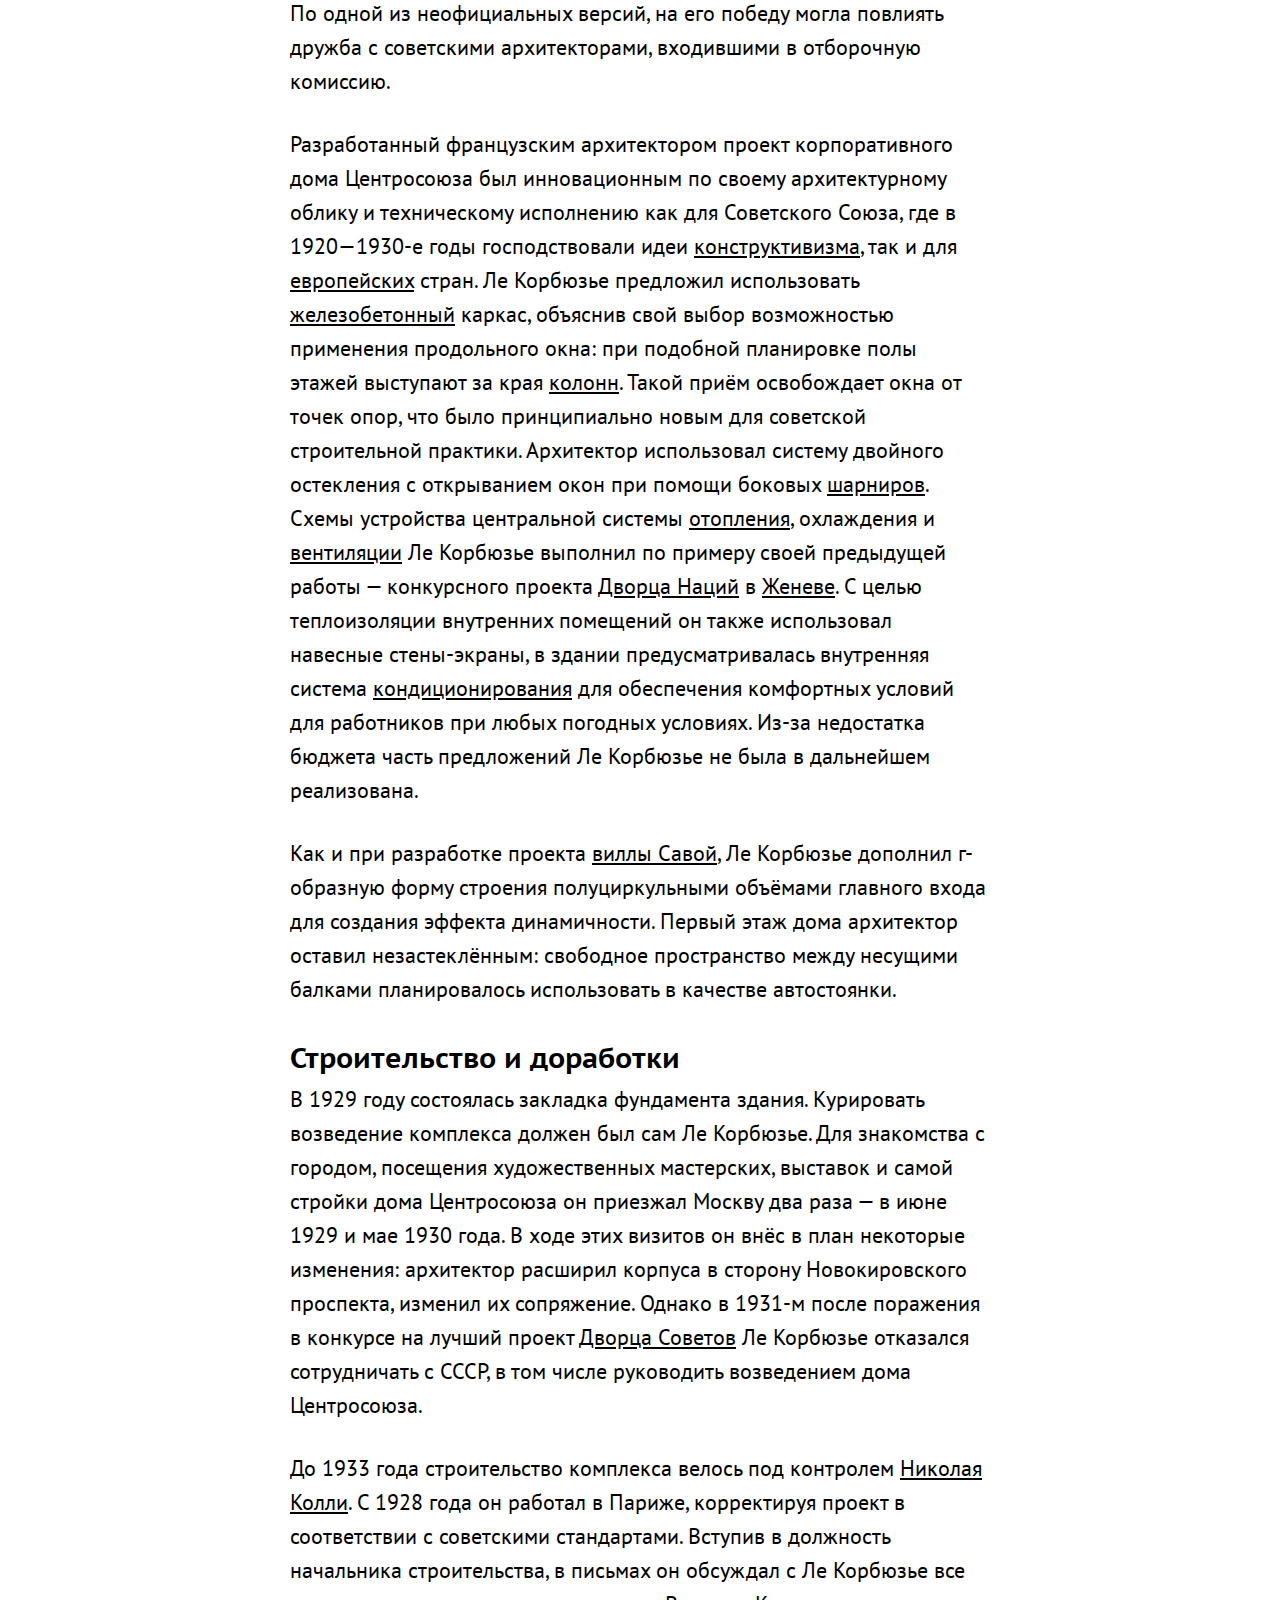
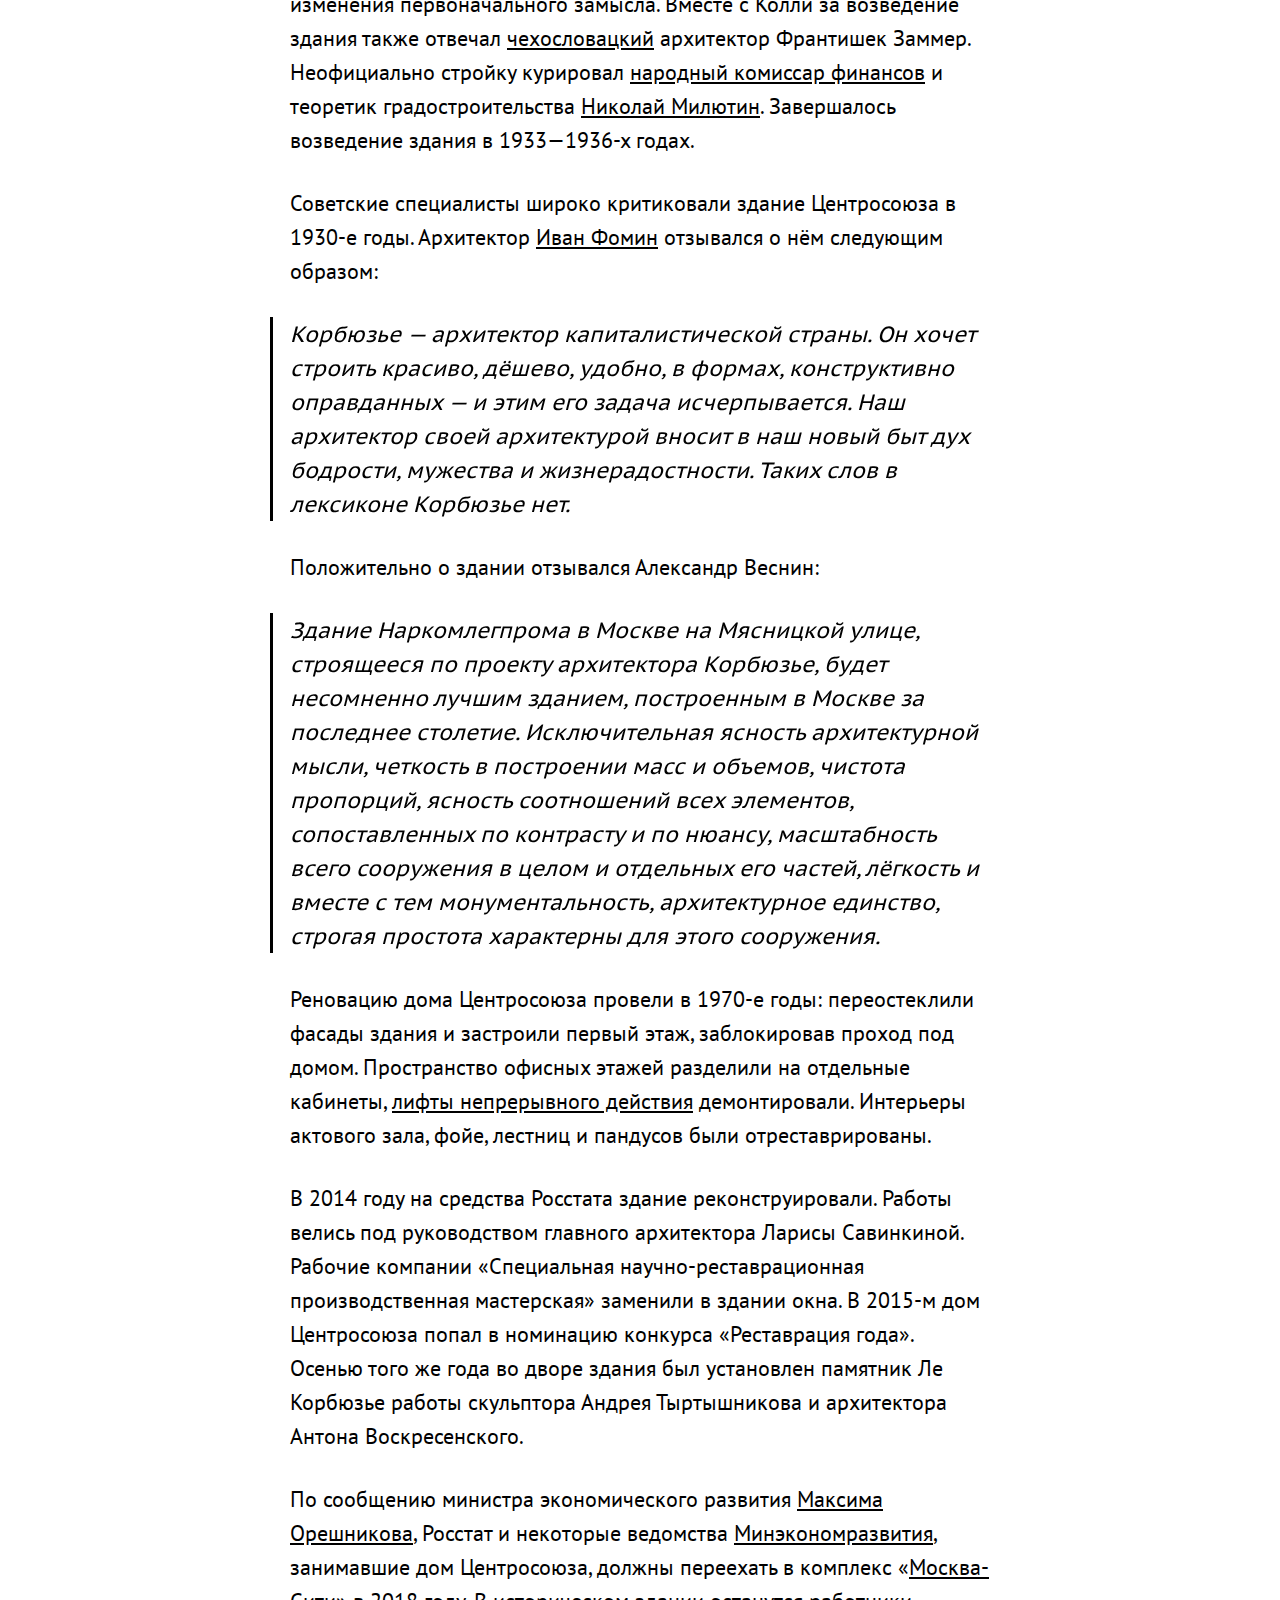
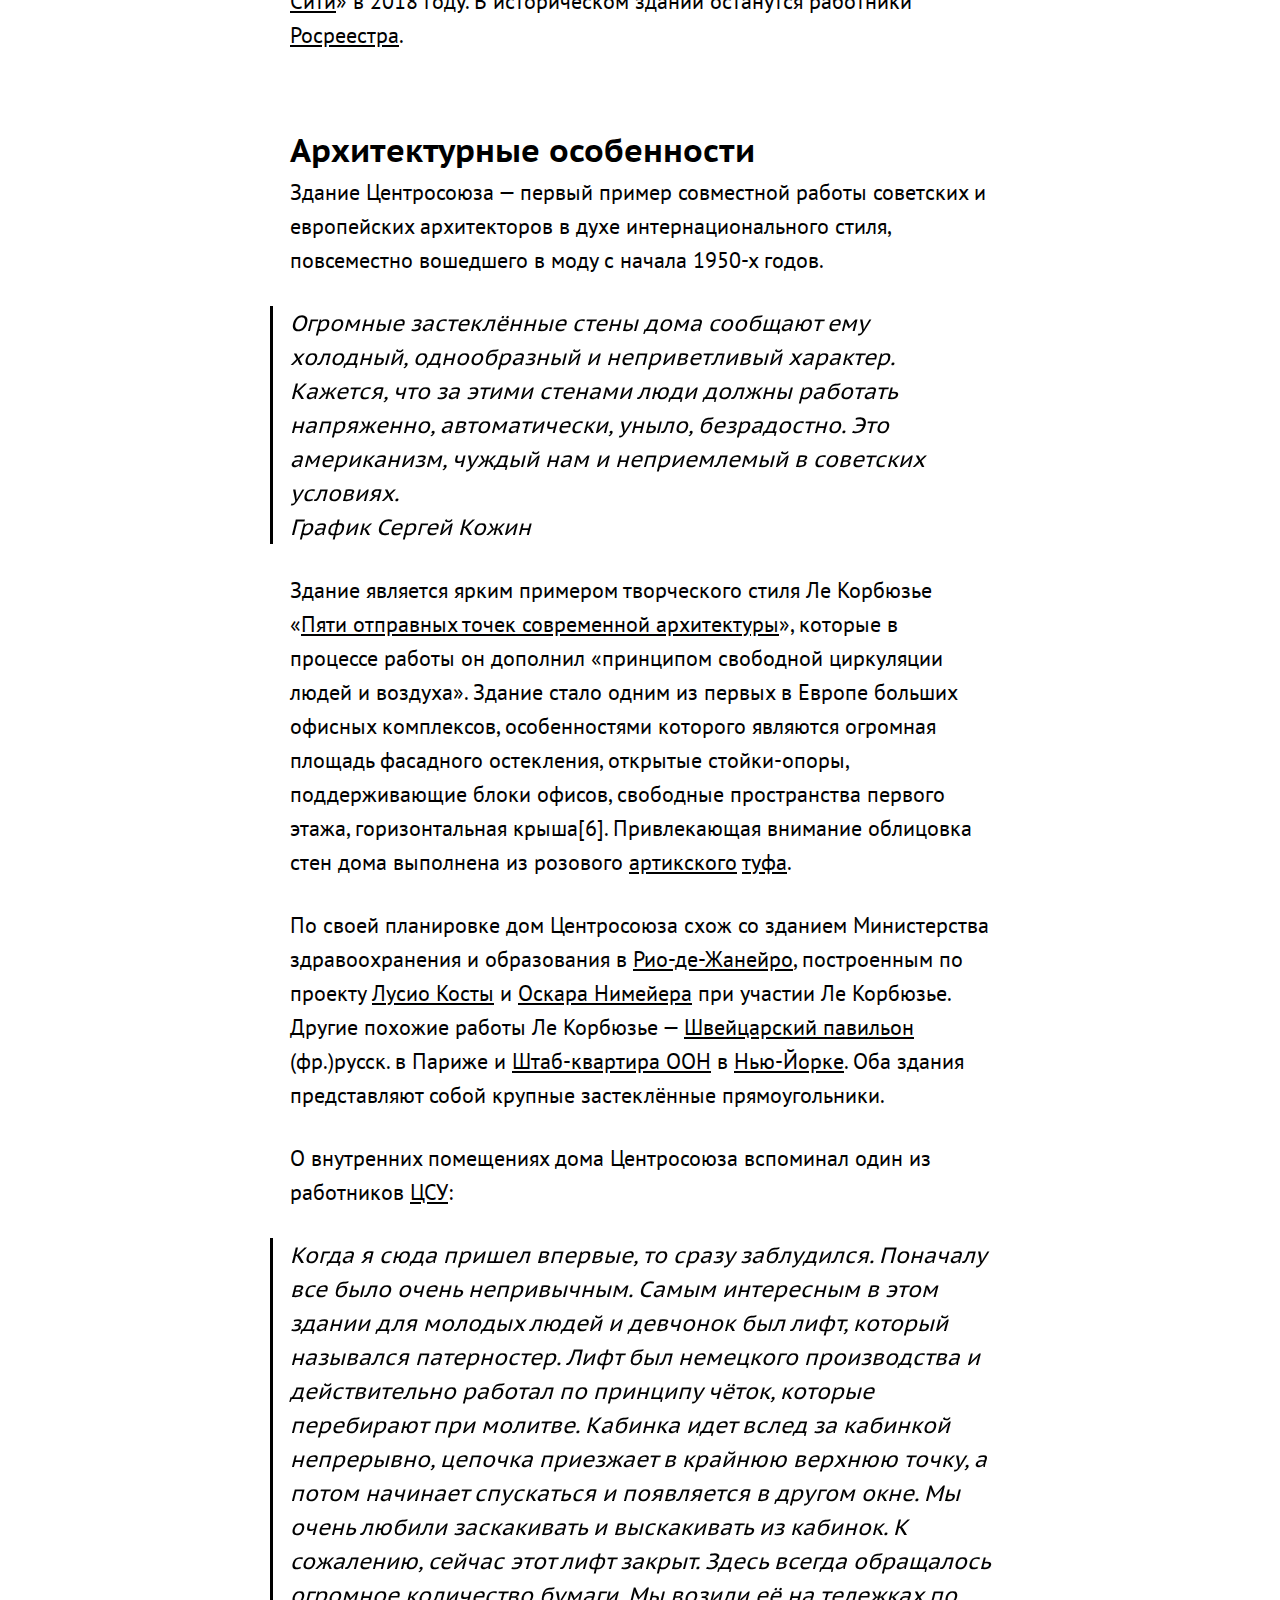
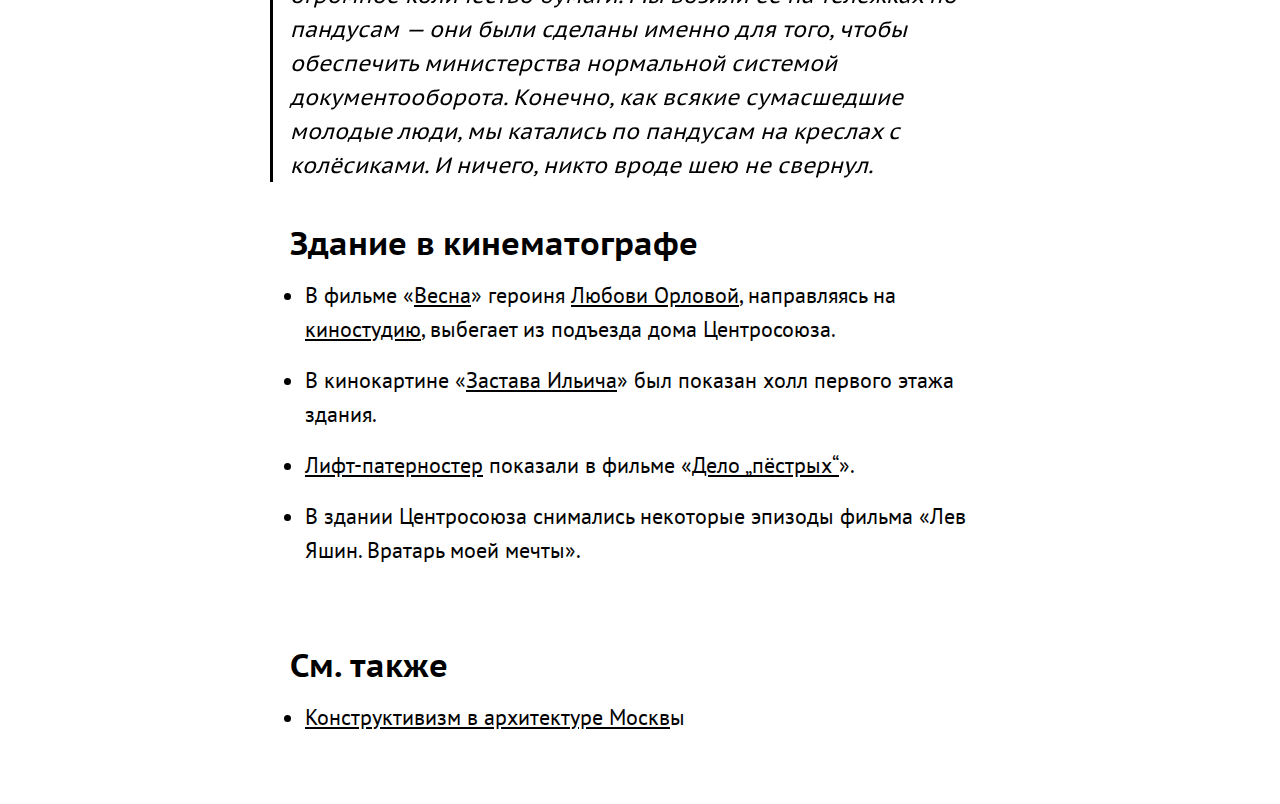
==== commit 641ec9ff: "Homework 4-6" ====
--- a/centrosouz.html
+++ b/centrosouz.html
@@ -1,213 +1,252 @@
 <!DOCTYPE html>
-<html lang="en" dir="ltr">
+<html lang="ru" dir="ltr">
 
 <head>
   <meta charset="utf-8">
+  <meta name="viewport" content="width=device-width, initial-scale=1.0">
   <title>Здание Центросоюза</title>
-  <link rel="stylesheet" href="reset.css">
-  <link href="https://fonts.googleapis.com/css2?family=PT+Sans+Caption:wght@400;700&family=PT+Sans:ital,wght@0,400;0,700;1,400;1,700&display=swap" rel="stylesheet">
-  <link rel="stylesheet" href="style.css">
-  <link rel="stylesheet" href="sidebar.css">
+  <link rel="stylesheet" href="stylesheets/style.css">
+  <script src="javascripts/jquery.js" charset="utf-8"></script>
+  <script src="javascripts/sidebar.js" charset="utf-8"></script>
 </head>
 
 <body>
-  <h1>Здание Центросоюза</h1>
-  <p> <b>Зда́ние Центросою́за</b> (также известно как <i>Здание Наркомлегпрома, Здание ЦСУ</i>) — <a href="https://ru.wikipedia.org/wiki/%D0%9E%D1%84%D0%B8%D1%81">офисное</a> здание на <a
-      href="https://ru.wikipedia.org/wiki/%D0%9C%D1%8F%D1%81%D0%BD%D0%B8%D1%86%D0%BA%D0%B0%D1%8F_%D1%83%D0%BB%D0%B8%D1%86%D0%B0">Мясницкой улице</a> в <a href="https://ru.wikipedia.org/wiki/%D0%9C%D0%BE%D1%81%D0%BA%D0%B2%D0%B0">Москве</a>. Построено
-    в 1928—1936 годах в <a href="https://ru.wikipedia.org/wiki/%D0%98%D0%BD%D1%82%D0%B5%D1%80%D0%BD%D0%B0%D1%86%D0%B8%D0%BE%D0%BD%D0%B0%D0%BB%D1%8C%D0%BD%D1%8B%D0%B9_%D1%81%D1%82%D0%B8%D0%BB%D1%8C">интернациональном стиле</a>
-    по проекту <a href="https://ru.wikipedia.org/wiki/%D0%A4%D1%80%D0%B0%D0%BD%D1%86%D0%B8%D1%8F">французского</a> архитектора <a href="https://ru.wikipedia.org/wiki/%D0%9B%D0%B5_%D0%9A%D0%BE%D1%80%D0%B1%D1%8E%D0%B7%D1%8C%D0%B5">Ле Корбюзье</a> при
-    участии <a href="https://ru.wikipedia.org/wiki/%D0%96%D0%B0%D0%BD%D0%BD%D0%B5%D1%80%D0%B5,_%D0%9F%D1%8C%D0%B5%D1%80">Пьера Жаннере</a> и <a
-      href="https://ru.wikipedia.org/wiki/%D0%9A%D0%BE%D0%BB%D0%BB%D0%B8,_%D0%9D%D0%B8%D0%BA%D0%BE%D0%BB%D0%B0%D0%B9_%D0%94%D0%B6%D0%B5%D0%BC%D1%81%D0%BE%D0%B2%D0%B8%D1%87">Николая Колли</a>. <a
-      href="https://ru.wikipedia.org/wiki/%D0%A4%D0%B0%D1%81%D0%B0%D0%B4">Фасады</a> строения обращены одновременно на две параллельные улицы — <a
-      href="https://ru.wikipedia.org/wiki/%D0%9C%D1%8F%D1%81%D0%BD%D0%B8%D1%86%D0%BA%D0%B0%D1%8F_%D1%83%D0%BB%D0%B8%D1%86%D0%B0">Мясницкую</a> и <a
-      href="https://ru.wikipedia.org/wiki/%D0%9F%D1%80%D0%BE%D1%81%D0%BF%D0%B5%D0%BA%D1%82_%D0%90%D0%BA%D0%B0%D0%B4%D0%B5%D0%BC%D0%B8%D0%BA%D0%B0_%D0%A1%D0%B0%D1%85%D0%B0%D1%80%D0%BE%D0%B2%D0%B0_(%D0%9C%D0%BE%D1%81%D0%BA%D0%B2%D0%B0)">проспект
-      Академика Сахарова</a>. В разное время в здании размещались различные административные учреждения, с 1991 года в нём располагаются <a
-      href="https://ru.wikipedia.org/wiki/%D0%A4%D0%B5%D0%B4%D0%B5%D1%80%D0%B0%D0%BB%D1%8C%D0%BD%D0%B0%D1%8F_%D1%81%D0%BB%D1%83%D0%B6%D0%B1%D0%B0_%D0%B3%D0%BE%D1%81%D1%83%D0%B4%D0%B0%D1%80%D1%81%D1%82%D0%B2%D0%B5%D0%BD%D0%BD%D0%BE%D0%B9_%D1%81%D1%82%D0%B0%D1%82%D0%B8%D1%81%D1%82%D0%B8%D0%BA%D0%B8">Федеральная
-      служба государственной статистики</a> (Росстат) и <a
-      href="https://ru.wikipedia.org/wiki/%D0%A4%D0%B5%D0%B4%D0%B5%D1%80%D0%B0%D0%BB%D1%8C%D0%BD%D0%B0%D1%8F_%D1%81%D0%BB%D1%83%D0%B6%D0%B1%D0%B0_%D0%BF%D0%BE_%D1%84%D0%B8%D0%BD%D0%B0%D0%BD%D1%81%D0%BE%D0%B2%D0%BE%D0%BC%D1%83_%D0%BC%D0%BE%D0%BD%D0%B8%D1%82%D0%BE%D1%80%D0%B8%D0%BD%D0%B3%D1%83">Федеральная
-      служба по финансовому мониторингу</a>. <a
-      href="https://ru.wikipedia.org/wiki/%D0%9E%D0%B1%D1%8A%D0%B5%D0%BA%D1%82_%D0%BA%D1%83%D0%BB%D1%8C%D1%82%D1%83%D1%80%D0%BD%D0%BE%D0%B3%D0%BE_%D0%BD%D0%B0%D1%81%D0%BB%D0%B5%D0%B4%D0%B8%D1%8F_%D0%A0%D0%BE%D1%81%D1%81%D0%B8%D0%B8">Объект
-      культурного наследия народов России</a> регионального значения.</p>
-
-  <img src="centrosouz.jpg" alt="Здание Центросоюза">
-
-  <h2>История</h2>
-  <h3>Территория</h3>
-  <p>Идея строительства офисного здания <a href="https://ru.wikipedia.org/wiki/%D0%A6%D0%B5%D0%BD%D1%82%D1%80%D0%BE%D1%81%D0%BE%D1%8E%D0%B7">Центросоюза</a> возникла во времена <a
-      href="https://ru.wikipedia.org/wiki/%D0%9D%D0%BE%D0%B2%D0%B0%D1%8F_%D1%8D%D0%BA%D0%BE%D0%BD%D0%BE%D0%BC%D0%B8%D1%87%D0%B5%D1%81%D0%BA%D0%B0%D1%8F_%D0%BF%D0%BE%D0%BB%D0%B8%D1%82%D0%B8%D0%BA%D0%B0">НЭПа</a>. В 1925 году по предложению архитектора
-    <a href="https://ru.wikipedia.org/wiki/%D0%92%D0%B5%D0%BB%D0%B8%D0%BA%D0%BE%D0%B2%D1%81%D0%BA%D0%B8%D0%B9,_%D0%91%D0%BE%D1%80%D0%B8%D1%81_%D0%9C%D0%B8%D1%85%D0%B0%D0%B9%D0%BB%D0%BE%D0%B2%D0%B8%D1%87">Бориса Великовского</a> для корпоративного
-    офиса было выбрано место между двумя параллельными улицами — <a href="https://ru.wikipedia.org/wiki/%D0%9C%D1%8F%D1%81%D0%BD%D0%B8%D1%86%D0%BA%D0%B0%D1%8F_%D1%83%D0%BB%D0%B8%D1%86%D0%B0">Мясницкой</a> и планируемым к
-    прокладке <a
-      href="https://ru.wikipedia.org/wiki/%D0%9F%D1%80%D0%BE%D1%81%D0%BF%D0%B5%D0%BA%D1%82_%D0%90%D0%BA%D0%B0%D0%B4%D0%B5%D0%BC%D0%B8%D0%BA%D0%B0_%D0%A1%D0%B0%D1%85%D0%B0%D1%80%D0%BE%D0%B2%D0%B0_(%D0%9C%D0%BE%D1%81%D0%BA%D0%B2%D0%B0)">Новокировским
-      проспектом</a> (современным проспектом Академика Сахарова). Дом планировалось возвести в точке их пересечения с проектируемым <a href="https://ru.wikipedia.org/wiki/%D0%91%D1%83%D0%BB%D1%8C%D0%B2%D0%B0%D1%80">бульваром</a>, идущим от <a
-      href="https://ru.wikipedia.org/wiki/%D0%9F%D0%B5%D1%80%D0%B5%D1%83%D0%BB%D0%BE%D0%BA_%D0%9E%D0%B3%D0%BE%D1%80%D0%BE%D0%B4%D0%BD%D0%B0%D1%8F_%D0%A1%D0%BB%D0%BE%D0%B1%D0%BE%D0%B4%D0%B0">переулка Огородная Слобода</a>. На выбранном для
-    строительства месте располагалась
-    <a href="https://ru.wikipedia.org/wiki/%D0%A6%D0%B5%D1%80%D0%BA%D0%BE%D0%B2%D1%8C_(%D1%81%D0%BE%D0%BE%D1%80%D1%83%D0%B6%D0%B5%D0%BD%D0%B8%D0%B5)">церковь</a> <a
-      href="https://ru.wikipedia.org/wiki/%D0%9D%D0%B8%D0%BA%D0%BE%D0%BB%D0%B0%D0%B9_%D0%A7%D1%83%D0%B4%D0%BE%D1%82%D0%B2%D0%BE%D1%80%D0%B5%D1%86">Николая Чудотворца</a>, выполненная в духе раннего <a
-      href="https://ru.wikipedia.org/wiki/%D0%9C%D0%BE%D1%81%D0%BA%D0%BE%D0%B2%D1%81%D0%BA%D0%BE%D0%B5_%D0%B1%D0%B0%D1%80%D0%BE%D0%BA%D0%BA%D0%BE">московского барокко</a>. Постановлением от 24 февраля 1928 года её было решено снести и выделить земли
-    под новое здание.
-  </p>
-
-  <h3>Конкурс проектов</h3>
-  <h4>Открытый и закрытый</h4>
-  <p>В 1928 году Всероссийское общество гражданских инженеров объявило открытый международный конкурс на лучший проект дома Центросоюза, который предусматривал наличие просторного офиса на две тысячи рабочих мест, способного вместить различные группы
-    помещений согласно их функциональности. К первой группе относились административные помещения Центросоюза общей площадью 2255 м². Вторая группа включала в себя все торговые помещения и вспомогательные помещения площадью 8990 м². В третью группу
-    входил <a href="https://ru.wikipedia.org/wiki/%D0%94%D0%BE%D0%BC_%D0%BA%D1%83%D0%BB%D1%8C%D1%82%D1%83%D1%80%D1%8B">клуб</a> с залом на 600 мест со <a href="https://ru.wikipedia.org/wiki/%D0%A1%D1%86%D0%B5%D0%BD%D0%B0">сценой</a> и <a
-      href="https://ru.wikipedia.org/wiki/%D0%A4%D0%BE%D0%B9%D0%B5">фойе</a>, <a href="https://ru.wikipedia.org/wiki/%D0%93%D0%B8%D0%BC%D0%BD%D0%B0%D1%81%D1%82%D0%B8%D0%BA%D0%B0">гимнастическим</a> залом, <a
-      href="https://ru.wikipedia.org/wiki/%D0%A1%D1%82%D0%BE%D0%BB%D0%BE%D0%B2%D0%B0%D1%8F">столовой</a> и <a href="https://ru.wikipedia.org/wiki/%D0%91%D0%B8%D0%B1%D0%BB%D0%B8%D0%BE%D1%82%D0%B5%D0%BA%D0%B0">библиотекой</a>, занимавших площадь в 3170
-    м². К последней функциональной группе относились хозяйственные помещения — ремонтные <a href="https://ru.wikipedia.org/wiki/%D0%9C%D0%B0%D1%81%D1%82%D0%B5%D1%80%D1%81%D0%BA%D0%B0%D1%8F">мастерские</a>, <a
-      href="https://ru.wikipedia.org/wiki/%D0%A1%D0%BA%D0%BB%D0%B0%D0%B4">склады</a>, <a href="https://ru.wikipedia.org/wiki/%D0%9A%D0%BE%D1%82%D0%B5%D0%BB%D1%8C%D0%BD%D0%B0%D1%8F">котельная</a> и
-    несколько квартир для обсуживающего персонала.</p>
-  <p>Срок подачи заявок был установлен на 20 июня 1928 года. В отборочную комиссию входили представители Общества гражданских инженеров, <a
-      href="https://ru.wikipedia.org/wiki/%D0%9C%D0%BE%D1%81%D0%BA%D0%BE%D0%B2%D1%81%D0%BA%D0%BE%D0%B5_%D0%B0%D1%80%D1%85%D0%B8%D1%82%D0%B5%D0%BA%D1%82%D1%83%D1%80%D0%BD%D0%BE%D0%B5_%D0%BE%D0%B1%D1%89%D0%B5%D1%81%D1%82%D0%B2%D0%BE">Московского
-      архитектурного общества</a>, Центросоюза и <a href="https://ru.wikipedia.org/wiki/%D0%9C%D0%BE%D1%81%D0%BA%D0%BE%D0%B2%D1%81%D0%BA%D0%B8%D0%B9_%D0%B3%D0%BE%D1%80%D0%BE%D0%B4%D1%81%D0%BA%D0%BE%D0%B9_%D1%81%D0%BE%D0%B2%D0%B5%D1%82">Моссовета</a>:
-    инженеры Г. Красин и <a href="https://ru.wikipedia.org/wiki/%D0%A1%D0%B5%D1%80%D0%BA,_%D0%9B%D0%B5%D0%BE_%D0%90%D0%BA%D1%81%D0%B5%D0%BB%D0%B5%D0%B2%D0%B8%D1%87">Лео Серк</a>, архитекторы <a
-      href="https://ru.wikipedia.org/wiki/%D0%9A%D1%80%D1%8E%D0%BA%D0%BE%D0%B2,_%D0%9C%D0%B8%D1%85%D0%B0%D0%B8%D0%BB_%D0%92%D0%B0%D1%81%D0%B8%D0%BB%D1%8C%D0%B5%D0%B2%D0%B8%D1%87_(%D0%B0%D1%80%D1%85%D0%B8%D1%82%D0%B5%D0%BA%D1%82%D0%BE%D1%80)">Михаил
-      Крюков</a>, <a href="https://ru.wikipedia.org/wiki/%D0%9C%D0%B0%D1%88%D0%BA%D0%BE%D0%B2,_%D0%98%D0%B2%D0%B0%D0%BD_%D0%9F%D0%B0%D0%B2%D0%BB%D0%BE%D0%B2%D0%B8%D1%87">Иван Машков</a>, <a
-      href="https://ru.wikipedia.org/wiki/%D0%92%D0%B5%D1%81%D0%BD%D0%B8%D0%BD,_%D0%92%D0%B8%D0%BA%D1%82%D0%BE%D1%80_%D0%90%D0%BB%D0%B5%D0%BA%D1%81%D0%B0%D0%BD%D0%B4%D1%80%D0%BE%D0%B2%D0%B8%D1%87">Виктор Веснин</a>, <a
-      href="https://ru.wikipedia.org/wiki/%D0%9A%D0%BE%D1%80%D0%BD%D1%84%D0%B5%D0%BB%D1%8C%D0%B4,_%D0%AF%D0%BA%D0%BE%D0%B2_%D0%90%D0%B1%D1%80%D0%B0%D0%BC%D0%BE%D0%B2%D0%B8%D1%87">Яков Корнфельд</a> и <a
-      href="https://ru.wikipedia.org/wiki/%D0%9A%D0%BE%D0%BD%D0%B4%D0%B0%D0%BA%D0%BE%D0%B2,_%D0%98%D0%B2%D0%B0%D0%BD_%D0%98%D0%B2%D0%B0%D0%BD%D0%BE%D0%B2%D0%B8%D1%87">Иван Кондаков</a>.</p>
-  <p>Из 32 проектов, участвовавших в открытом отборе, первую премию получили Борис Великовский и В. Воинов, вторую — Анна Капустина и Леонид Савельев, третью — Александр Вегнер, Борис Ефимович и Иван Звёздин. Четвёртое место разделили <a
-      href="https://ru.wikipedia.org/wiki/%D0%A2%D1%80%D0%BE%D1%86%D0%BA%D0%B8%D0%B9,_%D0%9D%D0%BE%D0%B9_%D0%90%D0%B1%D1%80%D0%B0%D0%BC%D0%BE%D0%B2%D0%B8%D1%87">Ной Троцкий</a>, С.
-    Козак и Т. Зеликман, пятое — Фаня Белостоцкая и <a
-      href="https://ru.wikipedia.org/wiki/%D0%A0%D0%BE%D0%B7%D0%B5%D0%BD%D1%84%D0%B5%D0%BB%D1%8C%D0%B4,_%D0%97%D0%B8%D0%BD%D0%BE%D0%B2%D0%B8%D0%B9_%D0%9C%D0%BE%D0%B8%D1%81%D0%B5%D0%B5%D0%B2%D0%B8%D1%87">3иновий Розенфельд</a>. Однако конкурсная
-    комиссия посчитала, что представленные проекты не могут служить материалами для разработки плана строительства.</p>
-  <p>До 10 августа того же года проводился закрытый заказной конкурс, в котором приняли участие иностранные архитекторы <a href="https://ru.wikipedia.org/wiki/%D0%9B%D0%BE%D0%BD%D0%B4%D0%BE%D0%BD">лондонского</a> бюро «Вернет и Тейт», Макс Таут из <a
-      href="https://ru.wikipedia.org/wiki/%D0%91%D0%B5%D1%80%D0%BB%D0%B8%D0%BD">Берлина</a>, <a href="https://ru.wikipedia.org/wiki/%D0%A4%D1%80%D0%B0%D0%BD%D1%86%D0%B8%D1%8F">французы</a> Ле Корбюзье и Пьер Жаннере, а также группа архитекторов
-    Управления по постройке складов Центросоюза. В число последних входили братья <a
-      href="https://ru.wikipedia.org/wiki/%D0%92%D0%B5%D1%81%D0%BD%D0%B8%D0%BD,_%D0%90%D0%BB%D0%B5%D0%BA%D1%81%D0%B0%D0%BD%D0%B4%D1%80_%D0%90%D0%BB%D0%B5%D0%BA%D1%81%D0%B0%D0%BD%D0%B4%D1%80%D0%BE%D0%B2%D0%B8%D1%87">Александр</a> и <a
-      href="https://ru.wikipedia.org/wiki/%D0%92%D0%B5%D1%81%D0%BD%D0%B8%D0%BD,_%D0%92%D0%B8%D0%BA%D1%82%D0%BE%D1%80_%D0%90%D0%BB%D0%B5%D0%BA%D1%81%D0%B0%D0%BD%D0%B4%D1%80%D0%BE%D0%B2%D0%B8%D1%87">Виктор Веснины</a>, <a
-      href="https://ru.wikipedia.org/wiki/%D0%A7%D0%B5%D1%80%D0%BD%D1%8B%D1%88%D1%91%D0%B2,_%D0%A1%D0%B5%D1%80%D0%B3%D0%B5%D0%B9_%D0%95%D0%B3%D0%BE%D1%80%D0%BE%D0%B2%D0%B8%D1%87">Сергей Чернышёв</a>, <a
-      href="https://ru.wikipedia.org/wiki/%D0%9B%D0%B5%D0%BE%D0%BD%D0%B8%D0%B4%D0%BE%D0%B2,_%D0%98%D0%B2%D0%B0%D0%BD_%D0%98%D0%BB%D1%8C%D0%B8%D1%87">Иван Леонидов</a>, <a
-      href="https://ru.wikipedia.org/wiki/%D0%9A%D1%80%D1%8F%D1%87%D0%BA%D0%BE%D0%B2,_%D0%90%D0%BD%D0%B4%D1%80%D0%B5%D0%B9_%D0%94%D0%BC%D0%B8%D1%82%D1%80%D0%B8%D0%B5%D0%B2%D0%B8%D1%87">Андрей Крячков</a> и другие. Всех участников отбирал лично
-    <a href="https://ru.wikipedia.org/wiki/%D0%9F%D1%80%D0%B5%D0%B4%D1%81%D0%B5%D0%B4%D0%B0%D1%82%D0%B5%D0%BB%D1%8C">председатель</a> Центросоюза <a
-      href="https://ru.wikipedia.org/wiki/%D0%9B%D1%8E%D0%B1%D0%B8%D0%BC%D0%BE%D0%B2,_%D0%98%D1%81%D0%B8%D0%B4%D0%BE%D1%80_%D0%95%D0%B2%D1%81%D1%82%D0%B8%D0%B3%D0%BD%D0%B5%D0%B5%D0%B2%D0%B8%D1%87">Исидор Любимо</a>в. Из проектов
-    закрытого конкурса комиссия исключила работу <a href="https://ru.wikipedia.org/wiki/%D0%92%D0%B5%D0%BB%D0%B8%D0%BA%D0%BE%D0%B1%D1%80%D0%B8%D1%82%D0%B0%D0%BD%D0%B8%D1%8F">английской</a> конторы: жюри её архитектурные решения показались слабыми,
-    примитивными и консервативными. Не нашёл поддержки у Моссовета тяжеловесный и монументальный план Макса Таута. Лучшими комиссия
-    признала два проекта: совместную работу Ле Корбюзье и Жаннере и разработку группы советских архитекторов. Первый был назван изящным и лёгким, второй комиссия сочла наиболее продуманным и функциональным.
-  </p>
-  <h4>Второй закрытый</h4>
-  <p>По итогам открытого и закрытого отборов до 20 октября 1928 года было решено принять заявки на третий конкурс. Проекты были заказаны немецкому архитектору <a
-      href="https://ru.wikipedia.org/wiki/%D0%91%D0%B5%D1%80%D0%B5%D0%BD%D1%81,_%D0%9F%D0%B5%D1%82%D0%B5%D1%80">Петеру Беренсу</a>, братьям Весниным, П. Нахману вместе с <a
-      href="https://ru.wikipedia.org/wiki/%D0%A1%D0%B0%D0%BC%D0%BE%D0%B9%D0%BB%D0%BE%D0%B2,_%D0%90%D0%BD%D0%B0%D1%82%D0%BE%D0%BB%D0%B8%D0%B9_%D0%92%D0%B0%D1%81%D0%B8%D0%BB%D1%8C%D0%B5%D0%B2%D0%B8%D1%87">Анатолием Самойловым</a>, <a
-      href="https://ru.wikipedia.org/wiki/%D0%9D%D0%B8%D0%BA%D0%BE%D0%BB%D1%8C%D1%81%D0%BA%D0%B8%D0%B9,_%D0%90%D0%BB%D0%B5%D0%BA%D1%81%D0%B0%D0%BD%D0%B4%D1%80_%D0%A1%D0%B5%D1%80%D0%B3%D0%B5%D0%B5%D0%B2%D0%B8%D1%87_(%D0%B0%D1%80%D1%85%D0%B8%D1%82%D0%B5%D0%BA%D1%82%D0%BE%D1%80)">Александру
-      Никольскому</a>, <a href="https://ru.wikipedia.org/wiki/%D0%9E%D0%BB%D1%8C,_%D0%90%D0%BD%D0%B4%D1%80%D0%B5%D0%B9_%D0%90%D0%BD%D0%B4%D1%80%D0%B5%D0%B5%D0%B2%D0%B8%D1%87">Андрею Олю</a> и <a
-      href="https://ru.wikipedia.org/wiki/%D0%96%D0%BE%D0%BB%D1%82%D0%BE%D0%B2%D1%81%D0%BA%D0%B8%D0%B9,_%D0%98%D0%B2%D0%B0%D0%BD_%D0%92%D0%BB%D0%B0%D0%B4%D0%B8%D1%81%D0%BB%D0%B0%D0%B2%D0%BE%D0%B2%D0%B8%D1%87">Ивану Жолтовскому</a>. <a
-      href="https://ru.wikipedia.org/wiki/%D0%9E%D0%B1%D1%8A%D0%B5%D0%B4%D0%B8%D0%BD%D0%B5%D0%BD%D0%B8%D0%B5_%D1%81%D0%BE%D0%B2%D1%80%D0%B5%D0%BC%D0%B5%D0%BD%D0%BD%D1%8B%D1%85_%D0%B0%D1%80%D1%85%D0%B8%D1%82%D0%B5%D0%BA%D1%82%D0%BE%D1%80%D0%BE%D0%B2">Объединение
-      современных архитекторов</a> выдвинуло на рассмотрение жюри работу <a href="https://ru.wikipedia.org/wiki/%D0%9B%D0%B5%D0%BE%D0%BD%D0%B8%D0%B4%D0%BE%D0%B2,_%D0%98%D0%B2%D0%B0%D0%BD_%D0%98%D0%BB%D1%8C%D0%B8%D1%87">Ивана Леонидова</a>. По совету
-    знакомых советских архитекторов Ле Корбюзье также представил свой проект, доработанный в соответствии с требованиями комиссии. Финальный отбор проводился между двумя вариантами — Леонидова и Ле Корбюзье.</p>
-  <p>Леонидов разработал проект дома Центросоюза по трём <a
-      href="https://ru.wikipedia.org/wiki/%D0%9F%D1%80%D1%8F%D0%BC%D0%BE%D1%83%D0%B3%D0%BE%D0%BB%D1%8C%D0%BD%D0%B0%D1%8F_%D1%81%D0%B8%D1%81%D1%82%D0%B5%D0%BC%D0%B0_%D0%BA%D0%BE%D0%BE%D1%80%D0%B4%D0%B8%D0%BD%D0%B0%D1%82">координатным осям</a> для
-    предельного обобщения форм. План 12-этажного корпоративного дома был выполнен в духе господствовавшего в 1920—1930-е годы функционализма. Сквозной <a
-      href="https://ru.wikipedia.org/wiki/%D0%92%D0%B5%D1%81%D1%82%D0%B8%D0%B1%D1%8E%D0%BB%D1%8C">вестибюль</a> связывал
-    Мясницкую улицу и проектируемый Новокировский проспект, на Мясницкую выходили широкие окна выставочного корпуса. Культурно-просветительные помещения были размещены архитектором на верхних этажах с учётом максимальной <a
-      href="https://ru.wikipedia.org/wiki/%D0%97%D0%B2%D1%83%D0%BA%D0%BE%D0%B8%D0%B7%D0%BE%D0%BB%D1%8F%D1%86%D0%B8%D1%8F">звукоизоляции</a>. В протяжённом
-    <a href="https://ru.wikipedia.org/wiki/%D0%9F%D0%B0%D1%80%D0%B0%D0%BB%D0%BB%D0%B5%D0%BB%D0%B5%D0%BF%D0%B8%D0%BF%D0%B5%D0%B4">параллелепипеде</a> строения располагались основные офисные зоны, обращённые к двум стеклянным фасадам. Торцы были
-    представлены как глухие плоскости. На втором этаже находился горизонтальный выставочный корпус. Пространство проекту также придавал
-    отдельный круглый вестибюль с <a href="https://ru.wikipedia.org/wiki/%D0%9B%D0%B8%D1%84%D1%82">лифтовыми</a> шахтами.
-  </p>
-  <p>Новаторский в плане организации офисного пространства проект Леонидова оказал влияние на <a
-      href="https://ru.wikipedia.org/wiki/%D0%A1%D0%BE%D0%B5%D0%B4%D0%B8%D0%BD%D1%91%D0%BD%D0%BD%D1%8B%D0%B5_%D0%A8%D1%82%D0%B0%D1%82%D1%8B_%D0%90%D0%BC%D0%B5%D1%80%D0%B8%D0%BA%D0%B8">американских</a> архитекторов, включая <a
-      href="https://ru.wikipedia.org/wiki/%D0%9C%D0%B8%D1%81_%D0%B2%D0%B0%D0%BD_%D0%B4%D0%B5%D1%80_%D0%A0%D0%BE%D1%8D,_%D0%9B%D1%8E%D0%B4%D0%B2%D0%B8%D0%B3">Людвига Мис ван дер Роэ</a> — ведущего представителя интернационального стиля. Ле Корбюзье
-    также высоко ценил архитектурные замыслы Леонидова и заимствовал некоторые из них для своего финального проекта дома Центросоюза.</p>
-
-  <h3>Проект-победитель</h3>
-  <p>По итогам трёх этапов конкурса победу одержал проект Ле Корбюзье. По одной из неофициальных версий, на его победу могла повлиять дружба с советскими архитекторами, входившими в отборочную комиссию.</p>
-  <p>Разработанный французским архитектором проект корпоративного дома Центросоюза был инновационным по своему архитектурному облику и техническому исполнению как для Советского Союза, где в 1920—1930-е годы господствовали идеи <a
-      href="https://ru.wikipedia.org/wiki/%D0%9A%D0%BE%D0%BD%D1%81%D1%82%D1%80%D1%83%D0%BA%D1%82%D0%B8%D0%B2%D0%B8%D0%B7%D0%BC_(%D0%B8%D1%81%D0%BA%D1%83%D1%81%D1%81%D1%82%D0%B2%D0%BE)">конструктивизма</a>, так и
-    для <a href="https://ru.wikipedia.org/wiki/%D0%95%D0%B2%D1%80%D0%BE%D0%BF%D0%B0">европейских</a> стран. Ле Корбюзье предложил использовать <a
-      href="https://ru.wikipedia.org/wiki/%D0%96%D0%B5%D0%BB%D0%B5%D0%B7%D0%BE%D0%B1%D0%B5%D1%82%D0%BE%D0%BD">железобетонный</a> каркас, объяснив свой выбор возможностью применения продольного окна: при подобной планировке полы этажей выступают за
-    края <a href="https://ru.wikipedia.org/wiki/%D0%9A%D0%BE%D0%BB%D0%BE%D0%BD%D0%BD%D0%B0">колонн</a>. Такой приём освобождает окна от точек опор, что было принципиально новым для советской строительной практики. Архитектор использовал систему
-    двойного остекления с открыванием окон при помощи боковых <a href="https://ru.wikipedia.org/wiki/%D0%A8%D0%B0%D1%80%D0%BD%D0%B8%D1%80">шарниров</a>. Схемы устройства центральной системы <a
-      href="https://ru.wikipedia.org/wiki/%D0%9E%D1%82%D0%BE%D0%BF%D0%BB%D0%B5%D0%BD%D0%B8%D0%B5">отопления</a>, охлаждения и <a href="https://ru.wikipedia.org/wiki/%D0%92%D0%B5%D0%BD%D1%82%D0%B8%D0%BB%D1%8F%D1%86%D0%B8%D1%8F">вентиляции</a> Ле
-    Корбюзье выполнил по примеру своей предыдущей работы — конкурсного проекта <a href="https://ru.wikipedia.org/wiki/%D0%94%D0%B2%D0%BE%D1%80%D0%B5%D1%86_%D0%9D%D0%B0%D1%86%D0%B8%D0%B9">Дворца Наций</a> в <a
-      href="https://ru.wikipedia.org/wiki/%D0%96%D0%B5%D0%BD%D0%B5%D0%B2%D0%B0">Женеве</a>. С целью теплоизоляции внутренних помещений он также использовал навесные стены-экраны, в здании предусматривалась внутренняя система
-    <a href="https://ru.wikipedia.org/wiki/%D0%9A%D0%BE%D0%BD%D0%B4%D0%B8%D1%86%D0%B8%D0%BE%D0%BD%D0%B8%D1%80%D0%BE%D0%B2%D0%B0%D0%BD%D0%B8%D0%B5">кондиционирования</a> для обеспечения комфортных условий для работников при любых погодных условиях.
-    Из-за недостатка бюджета часть предложений Ле Корбюзье не была в дальнейшем реализована.
-  </p>
-  <p>Как и при разработке проекта <a href="https://ru.wikipedia.org/wiki/%D0%92%D0%B8%D0%BB%D0%BB%D0%B0_%D0%A1%D0%B0%D0%B2%D0%BE%D0%B9">виллы Савой</a>, Ле Корбюзье дополнил г-образную форму строения полуциркульными объёмами главного входа для
-    создания эффекта динамичности. Первый этаж дома архитектор оставил незастеклённым: свободное пространство
-    между несущими балками планировалось использовать в качестве автостоянки.</p>
-
-  <h3>Строительство и доработки</h3>
-  <p>В 1929 году состоялась закладка фундамента здания. Курировать возведение комплекса должен был сам Ле Корбюзье. Для знакомства с городом, посещения художественных мастерских, выставок и самой стройки дома Центросоюза он приезжал Москву два раза —
-    в июне 1929 и мае 1930 года. В ходе этих визитов он внёс в план некоторые изменения: архитектор расширил корпуса в сторону Новокировского проспекта, изменил их сопряжение. Однако в 1931-м после поражения в конкурсе на лучший проект <a
-      href="https://ru.wikipedia.org/wiki/%D0%94%D0%B2%D0%BE%D1%80%D0%B5%D1%86_%D0%A1%D0%BE%D0%B2%D0%B5%D1%82%D0%BE%D0%B2">Дворца Советов</a>
-    Ле Корбюзье отказался сотрудничать с СССР, в том числе руководить возведением дома Центросоюза.</p>
-  <p>До 1933 года строительство комплекса велось под контролем <a href="https://ru.wikipedia.org/wiki/%D0%9A%D0%BE%D0%BB%D0%BB%D0%B8,_%D0%9D%D0%B8%D0%BA%D0%BE%D0%BB%D0%B0%D0%B9_%D0%AF%D0%BA%D0%BE%D0%B2%D0%BB%D0%B5%D0%B2%D0%B8%D1%87">Николая
-      Колли</a>. С 1928 года он работал в Париже, корректируя проект в соответствии с советскими стандартами. Вступив в должность начальника строительства, в письмах он обсуждал с Ле
-    Корбюзье все изменения первоначального замысла. Вместе с Колли за возведение здания также отвечал <a href="https://ru.wikipedia.org/wiki/%D0%A7%D0%B5%D1%85%D0%BE%D1%81%D0%BB%D0%BE%D0%B2%D0%B0%D0%BA%D0%B8%D1%8F">чехословацкий</a> архитектор
-    Франтишек Заммер. Неофициально стройку курировал <a
-      href="https://ru.wikipedia.org/wiki/%D0%9D%D0%B0%D1%80%D0%BE%D0%B4%D0%BD%D1%8B%D0%B9_%D0%BA%D0%BE%D0%BC%D0%B8%D1%81%D1%81%D0%B0%D1%80%D0%B8%D0%B0%D1%82_%D1%84%D0%B8%D0%BD%D0%B0%D0%BD%D1%81%D0%BE%D0%B2_%D0%A0%D0%A1%D0%A4%D0%A1%D0%A0">народный
-      комиссар финансов</a> и теоретик градостроительства <a
-      href="https://ru.wikipedia.org/wiki/%D0%9C%D0%B8%D0%BB%D1%8E%D1%82%D0%B8%D0%BD,_%D0%9D%D0%B8%D0%BA%D0%BE%D0%BB%D0%B0%D0%B9_%D0%90%D0%BB%D0%B5%D0%BA%D1%81%D0%B0%D0%BD%D0%B4%D1%80%D0%BE%D0%B2%D0%B8%D1%87">Николай Милютин</a>.
-    Завершалось возведение здания в 1933—1936-х годах.</p>
-  <p>Советские специалисты широко критиковали здание Центросоюза в 1930-е годы. Архитектор <a
-      href="https://ru.wikipedia.org/wiki/%D0%A4%D0%BE%D0%BC%D0%B8%D0%BD,_%D0%98%D0%B2%D0%B0%D0%BD_%D0%90%D0%BB%D0%B5%D0%BA%D1%81%D0%B0%D0%BD%D0%B4%D1%80%D0%BE%D0%B2%D0%B8%D1%87">Иван Фомин</a> отзывался о нём следующим образом:</p>
-  <blockquote cite="https://ru.wikipedia.org/wiki/%D0%97%D0%B4%D0%B0%D0%BD%D0%B8%D0%B5_%D0%A6%D0%B5%D0%BD%D1%82%D1%80%D0%BE%D1%81%D0%BE%D1%8E%D0%B7%D0%B0">Корбюзье — архитектор капиталистической страны. Он хочет строить красиво, дёшево, удобно, в
-    формах, конструктивно оправданных — и этим его задача исчерпывается. Наш архитектор своей архитектурой вносит в наш новый быт дух бодрости, мужества и жизнерадостности. Таких слов в лексиконе Корбюзье нет.</blockquote>
-  <p>Положительно о здании отзывался Александр Веснин:</p>
-  <blockquote cite="https://ru.wikipedia.org/wiki/%D0%97%D0%B4%D0%B0%D0%BD%D0%B8%D0%B5_%D0%A6%D0%B5%D0%BD%D1%82%D1%80%D0%BE%D1%81%D0%BE%D1%8E%D0%B7%D0%B0">Здание Наркомлегпрома в Москве на Мясницкой улице, строящееся по проекту архитектора Корбюзье,
-    будет несомненно лучшим зданием, построенным в Москве за последнее столетие. Исключительная ясность архитектурной мысли, четкость в построении масс и объемов, чистота пропорций, ясность соотношений всех элементов, сопоставленных по контрасту и по
-    нюансу, масштабность всего сооружения в целом и отдельных его частей, лёгкость и вместе с тем монументальность, архитектурное единство, строгая простота характерны для этого сооружения.</blockquote>
-  <p>Реновацию дома Центросоюза провели в 1970-е годы: переостеклили фасады здания и застроили первый этаж, заблокировав проход под домом. Пространство офисных этажей разделили на отдельные кабинеты, <a
-      href="https://ru.wikipedia.org/wiki/%D0%9B%D0%B8%D1%84%D1%82_%D0%BD%D0%B5%D0%BF%D1%80%D0%B5%D1%80%D1%8B%D0%B2%D0%BD%D0%BE%D0%B3%D0%BE_%D0%B4%D0%B5%D0%B9%D1%81%D1%82%D0%B2%D0%B8%D1%8F">лифты непрерывного действия</a> демонтировали.
-    Интерьеры актового зала, фойе, лестниц и пандусов были отреставрированы.</p>
-  <p>В 2014 году на средства Росстата здание реконструировали. Работы велись под руководством главного архитектора Ларисы Савинкиной. Рабочие компании «Специальная научно-реставрационная производственная мастерская» заменили в здании окна. В 2015-м
-    дом Центросоюза попал в номинацию конкурса «Реставрация года». Осенью того же года во дворе здания был установлен памятник Ле Корбюзье работы скульптора Андрея Тыртышникова и архитектора Антона Воскресенского.</p>
-  <p>По сообщению министра экономического развития <a
-      href="https://ru.wikipedia.org/wiki/%D0%9E%D1%80%D0%B5%D1%88%D0%BA%D0%B8%D0%BD,_%D0%9C%D0%B0%D0%BA%D1%81%D0%B8%D0%BC_%D0%A1%D1%82%D0%B0%D0%BD%D0%B8%D1%81%D0%BB%D0%B0%D0%B2%D0%BE%D0%B2%D0%B8%D1%87">Максима Орешникова</a>, Росстат и некоторые
-    ведомства <a
-      href="https://ru.wikipedia.org/wiki/%D0%9C%D0%B8%D0%BD%D0%B8%D1%81%D1%82%D0%B5%D1%80%D1%81%D1%82%D0%B2%D0%BE_%D1%8D%D0%BA%D0%BE%D0%BD%D0%BE%D0%BC%D0%B8%D1%87%D0%B5%D1%81%D0%BA%D0%BE%D0%B3%D0%BE_%D1%80%D0%B0%D0%B7%D0%B2%D0%B8%D1%82%D0%B8%D1%8F_%D0%A0%D0%BE%D1%81%D1%81%D0%B8%D0%B9%D1%81%D0%BA%D0%BE%D0%B9_%D0%A4%D0%B5%D0%B4%D0%B5%D1%80%D0%B0%D1%86%D0%B8%D0%B8">Минэкономразвития</a>,
-    занимавшие дом Центросоюза, должны переехать в комплекс «<a href="https://ru.wikipedia.org/wiki/%D0%9C%D0%BE%D1%81%D0%BA%D0%B2%D0%B0-%D0%A1%D0%B8%D1%82%D0%B8">Москва-Сити</a>» в 2018 году. В историческом здании останутся работники <a
-      href="https://ru.wikipedia.org/wiki/%D0%A4%D0%B5%D0%B4%D0%B5%D1%80%D0%B0%D0%BB%D1%8C%D0%BD%D0%B0%D1%8F_%D1%81%D0%BB%D1%83%D0%B6%D0%B1%D0%B0_%D0%B3%D0%BE%D1%81%D1%83%D0%B4%D0%B0%D1%80%D1%81%D1%82%D0%B2%D0%B5%D0%BD%D0%BD%D0%BE%D0%B9_%D1%80%D0%B5%D0%B3%D0%B8%D1%81%D1%82%D1%80%D0%B0%D1%86%D0%B8%D0%B8,_%D0%BA%D0%B0%D0%B4%D0%B0%D1%81%D1%82%D1%80%D0%B0_%D0%B8_%D0%BA%D0%B0%D1%80%D1%82%D0%BE%D0%B3%D1%80%D0%B0%D1%84%D0%B8%D0%B8">Росреестра</a>.
-  </p>
-
-  <h2>Архитектурные особенности</h2>
-  <p>Здание Центросоюза — первый пример совместной работы советских и европейских архитекторов в духе интернационального стиля, повсеместно вошедшего в моду с начала 1950-х годов.</p>
-  <blockquote cite="https://ru.wikipedia.org/wiki/%D0%97%D0%B4%D0%B0%D0%BD%D0%B8%D0%B5_%D0%A6%D0%B5%D0%BD%D1%82%D1%80%D0%BE%D1%81%D0%BE%D1%8E%D0%B7%D0%B0">Огромные застеклённые стены дома сообщают ему холодный, однообразный и неприветливый характер.
-    Кажется, что за этими стенами люди должны работать напряженно, автоматически, уныло, безрадостно. Это американизм, чуждый нам и неприемлемый в советских условиях.
-    <br>
-    График Сергей Кожин
-  </blockquote>
-  <p>Здание является ярким примером творческого стиля Ле Корбюзье «<a
-      href="https://ru.wikipedia.org/wiki/%D0%9F%D1%8F%D1%82%D1%8C_%D0%BE%D1%82%D0%BF%D1%80%D0%B0%D0%B2%D0%BD%D1%8B%D1%85_%D1%82%D0%BE%D1%87%D0%B5%D0%BA_%D1%81%D0%BE%D0%B2%D1%80%D0%B5%D0%BC%D0%B5%D0%BD%D0%BD%D0%BE%D0%B9_%D0%B0%D1%80%D1%85%D0%B8%D1%82%D0%B5%D0%BA%D1%82%D1%83%D1%80%D1%8B">Пяти
-      отправных точек современной архитектуры</a>», которые в процессе работы он дополнил «принципом свободной циркуляции людей и воздуха». Здание стало одним из первых в Европе больших офисных комплексов, особенностями которого являются огромная
-    площадь фасадного остекления, открытые стойки-опоры, поддерживающие блоки офисов, свободные пространства первого этажа, горизонтальная крыша[6]. Привлекающая внимание облицовка стен дома выполнена из розового <a
-      href="https://ru.wikipedia.org/wiki/%D0%90%D1%80%D1%82%D0%B8%D0%BA%D1%81%D0%BA%D0%BE%D0%B5_%D1%82%D1%83%D1%84%D0%BE%D0%B2%D0%BE%D0%B5_%D0%BC%D0%B5%D1%81%D1%82%D0%BE%D1%80%D0%BE%D0%B6%D0%B4%D0%B5%D0%BD%D0%B8%D0%B5">артикского</a> <a
-      href="https://ru.wikipedia.org/wiki/%D0%A2%D1%83%D1%84">туфа</a>.</p>
-  <p>По своей планировке дом Центросоюза схож со зданием Министерства здравоохранения и образования в <a href="https://ru.wikipedia.org/wiki/%D0%A0%D0%B8%D0%BE-%D0%B4%D0%B5-%D0%96%D0%B0%D0%BD%D0%B5%D0%B9%D1%80%D0%BE">Рио-де-Жанейро</a>, построенным
-    по проекту <a href="https://ru.wikipedia.org/wiki/%D0%9A%D0%BE%D1%81%D1%82%D0%B0,_%D0%9B%D1%83%D1%81%D0%B8%D0%BE">Лусио Косты</a> и <a
-      href="https://ru.wikipedia.org/wiki/%D0%9D%D0%B8%D0%BC%D0%B5%D0%B9%D0%B5%D1%80,_%D0%9E%D1%81%D0%BA%D0%B0%D1%80">Оскара Нимейера</a> при участии Ле Корбюзье. Другие похожие работы Ле Корбюзье — <a
-      href="https://fr.wikipedia.org/wiki/Fondation_suisse">Швейцарский
-      павильон</a> (фр.)русск. в Париже и <a href="https://ru.wikipedia.org/wiki/%D0%A8%D1%82%D0%B0%D0%B1-%D0%BA%D0%B2%D0%B0%D1%80%D1%82%D0%B8%D1%80%D0%B0_%D0%9E%D0%9E%D0%9D">Штаб-квартира ООН</a> в <a
-      href="https://ru.wikipedia.org/wiki/%D0%9D%D1%8C%D1%8E-%D0%99%D0%BE%D1%80%D0%BA">Нью-Йорке</a>. Оба здания представляют собой крупные застеклённые прямоугольники.</p>
-  <p>О внутренних помещениях дома Центросоюза вспоминал один из работников <a
-      href="https://ru.wikipedia.org/wiki/%D0%A6%D0%B5%D0%BD%D1%82%D1%80%D0%B0%D0%BB%D1%8C%D0%BD%D0%BE%D0%B5_%D1%81%D1%82%D0%B0%D1%82%D0%B8%D1%81%D1%82%D0%B8%D1%87%D0%B5%D1%81%D0%BA%D0%BE%D0%B5_%D1%83%D0%BF%D1%80%D0%B0%D0%B2%D0%BB%D0%B5%D0%BD%D0%B8%D0%B5">ЦСУ</a>:
-  </p>
-  <blockquote cite="https://ru.wikipedia.org/wiki/%D0%97%D0%B4%D0%B0%D0%BD%D0%B8%D0%B5_%D0%A6%D0%B5%D0%BD%D1%82%D1%80%D0%BE%D1%81%D0%BE%D1%8E%D0%B7%D0%B0">Когда я сюда пришел впервые, то сразу заблудился. Поначалу все было очень непривычным. Самым
-    интересным в этом здании для молодых людей и девчонок был лифт, который назывался патерностер. Лифт был немецкого производства и
-    действительно работал по принципу чёток, которые перебирают при молитве. Кабинка идет вслед за кабинкой непрерывно, цепочка приезжает в крайнюю верхнюю точку, а потом начинает спускаться и появляется в другом окне. Мы очень любили заскакивать и
-    выскакивать из кабинок. К сожалению, сейчас этот лифт закрыт. Здесь всегда обращалось огромное количество бумаги. Мы возили её на тележках по пандусам — они были сделаны именно для того, чтобы обеспечить министерства нормальной системой
-    документооборота. Конечно, как всякие сумасшедшие молодые люди, мы катались по пандусам на креслах с колёсиками. И ничего, никто вроде шею не свернул.</blockquote>
-
-  <h2>Здание в кинематографе</h2>
-  <ul>
-    <li>В фильме «<a href="https://ru.wikipedia.org/wiki/%D0%92%D0%B5%D1%81%D0%BD%D0%B0_(%D1%84%D0%B8%D0%BB%D1%8C%D0%BC,_1947)">Весна</a>» героиня <a
-        href="https://ru.wikipedia.org/wiki/%D0%9E%D1%80%D0%BB%D0%BE%D0%B2%D0%B0,_%D0%9B%D1%8E%D0%B1%D0%BE%D0%B2%D1%8C_%D0%9F%D0%B5%D1%82%D1%80%D0%BE%D0%B2%D0%BD%D0%B0">Любови Орловой</a>, направляясь на <a
-        href="https://ru.wikipedia.org/wiki/%D0%9A%D0%B8%D0%BD%D0%BE%D1%81%D1%82%D1%83%D0%B4%D0%B8%D1%8F">киностудию</a>, выбегает из подъезда дома Центросоюза.</li>
-    <li>В кинокартине «<a href="https://ru.wikipedia.org/wiki/%D0%97%D0%B0%D1%81%D1%82%D0%B0%D0%B2%D0%B0_%D0%98%D0%BB%D1%8C%D0%B8%D1%87%D0%B0">Застава Ильича</a>» был показан холл первого этажа здания.</li>
-    <li><a href="https://ru.wikipedia.org/wiki/%D0%9B%D0%B8%D1%84%D1%82_%D0%BD%D0%B5%D0%BF%D1%80%D0%B5%D1%80%D1%8B%D0%B2%D0%BD%D0%BE%D0%B3%D0%BE_%D0%B4%D0%B5%D0%B9%D1%81%D1%82%D0%B2%D0%B8%D1%8F">Лифт-патерностер</a> показали в фильме «<a
-        href="https://ru.wikipedia.org/wiki/%D0%94%D0%B5%D0%BB%D0%BE_%C2%AB%D0%BF%D1%91%D1%81%D1%82%D1%80%D1%8B%D1%85%C2%BB_(%D1%84%D0%B8%D0%BB%D1%8C%D0%BC)">Дело „пёстрых“</a>».</li>
-    <li>В здании Центросоюза снимались некоторые эпизоды фильма «Лев Яшин. Вратарь моей мечты».</li>
-  </ul>
-
-  <h2>См. также</h2>
-  <ul>
-    <li><a
-        href="https://ru.wikipedia.org/wiki/%D0%9A%D0%BE%D0%BD%D1%81%D1%82%D1%80%D1%83%D0%BA%D1%82%D0%B8%D0%B2%D0%B8%D0%B7%D0%BC_%D0%B2_%D0%B0%D1%80%D1%85%D0%B8%D1%82%D0%B5%D0%BA%D1%82%D1%83%D1%80%D0%B5_%D0%9C%D0%BE%D1%81%D0%BA%D0%B2%D1%8B">Конструктивизм
-        в архитектуре Москв</a>ы</li>
-  </ul>
+  <menu>
+    <a href="posts.html">Лента</a>
+    <a href="">О проете</a>
+  </menu>
+
+  <nav>
+    <ul>
+      <li><a href="#h1-about">Здание Центросоюза</a></li>
+
+      <li><a href="#h2-history">История создания</a>
+
+        <ul>
+          <li><a href="#h3-territory">Территория</a></li>
+          <li><a href="#h3-сompetition">Конкурс проектов</a></li>
+          <li><a href="#h3-winner">Проект-победитель</a></li>
+          <li><a href="#h3-building">Строительство и доработки</a></li>
+        </ul>
+      </li>
+      <li><a href="#h2-architecture">Архитектурные особенности</a></li>
+
+      <li><a href="#h2-cinematography">Здание в кинематографе</a></li>
+
+      <li><a href="#h2-more">См. также</a></li>
+    </ul>
+  </nav>
+
+  <article>
+    <h1 id="h1-about">Здание Центросоюза</h1>
+    <p> <b>Зда́ние Центросою́за</b> (также известно как <i>Здание Наркомлегпрома, Здание ЦСУ</i>) — <a href="https://ru.wikipedia.org/wiki/%D0%9E%D1%84%D0%B8%D1%81">офисное</a> здание на <a
+        href="https://ru.wikipedia.org/wiki/%D0%9C%D1%8F%D1%81%D0%BD%D0%B8%D1%86%D0%BA%D0%B0%D1%8F_%D1%83%D0%BB%D0%B8%D1%86%D0%B0">Мясницкой улице</a> в <a href="https://ru.wikipedia.org/wiki/%D0%9C%D0%BE%D1%81%D0%BA%D0%B2%D0%B0">Москве</a>.
+      Построено
+      в 1928—1936 годах в <a href="https://ru.wikipedia.org/wiki/%D0%98%D0%BD%D1%82%D0%B5%D1%80%D0%BD%D0%B0%D1%86%D0%B8%D0%BE%D0%BD%D0%B0%D0%BB%D1%8C%D0%BD%D1%8B%D0%B9_%D1%81%D1%82%D0%B8%D0%BB%D1%8C">интернациональном стиле</a>
+      по проекту <a href="https://ru.wikipedia.org/wiki/%D0%A4%D1%80%D0%B0%D0%BD%D1%86%D0%B8%D1%8F">французского</a> архитектора <a href="https://ru.wikipedia.org/wiki/%D0%9B%D0%B5_%D0%9A%D0%BE%D1%80%D0%B1%D1%8E%D0%B7%D1%8C%D0%B5">Ле Корбюзье</a> при
+      участии <a href="https://ru.wikipedia.org/wiki/%D0%96%D0%B0%D0%BD%D0%BD%D0%B5%D1%80%D0%B5,_%D0%9F%D1%8C%D0%B5%D1%80">Пьера Жаннере</a> и <a
+        href="https://ru.wikipedia.org/wiki/%D0%9A%D0%BE%D0%BB%D0%BB%D0%B8,_%D0%9D%D0%B8%D0%BA%D0%BE%D0%BB%D0%B0%D0%B9_%D0%94%D0%B6%D0%B5%D0%BC%D1%81%D0%BE%D0%B2%D0%B8%D1%87">Николая Колли</a>. <a
+        href="https://ru.wikipedia.org/wiki/%D0%A4%D0%B0%D1%81%D0%B0%D0%B4">Фасады</a> строения обращены одновременно на две параллельные улицы — <a
+        href="https://ru.wikipedia.org/wiki/%D0%9C%D1%8F%D1%81%D0%BD%D0%B8%D1%86%D0%BA%D0%B0%D1%8F_%D1%83%D0%BB%D0%B8%D1%86%D0%B0">Мясницкую</a> и <a
+        href="https://ru.wikipedia.org/wiki/%D0%9F%D1%80%D0%BE%D1%81%D0%BF%D0%B5%D0%BA%D1%82_%D0%90%D0%BA%D0%B0%D0%B4%D0%B5%D0%BC%D0%B8%D0%BA%D0%B0_%D0%A1%D0%B0%D1%85%D0%B0%D1%80%D0%BE%D0%B2%D0%B0_(%D0%9C%D0%BE%D1%81%D0%BA%D0%B2%D0%B0)">проспект
+        Академика Сахарова</a>. В разное время в здании размещались различные административные учреждения, с 1991 года в нём располагаются <a
+        href="https://ru.wikipedia.org/wiki/%D0%A4%D0%B5%D0%B4%D0%B5%D1%80%D0%B0%D0%BB%D1%8C%D0%BD%D0%B0%D1%8F_%D1%81%D0%BB%D1%83%D0%B6%D0%B1%D0%B0_%D0%B3%D0%BE%D1%81%D1%83%D0%B4%D0%B0%D1%80%D1%81%D1%82%D0%B2%D0%B5%D0%BD%D0%BD%D0%BE%D0%B9_%D1%81%D1%82%D0%B0%D1%82%D0%B8%D1%81%D1%82%D0%B8%D0%BA%D0%B8">Федеральная
+        служба государственной статистики</a> (Росстат) и <a
+        href="https://ru.wikipedia.org/wiki/%D0%A4%D0%B5%D0%B4%D0%B5%D1%80%D0%B0%D0%BB%D1%8C%D0%BD%D0%B0%D1%8F_%D1%81%D0%BB%D1%83%D0%B6%D0%B1%D0%B0_%D0%BF%D0%BE_%D1%84%D0%B8%D0%BD%D0%B0%D0%BD%D1%81%D0%BE%D0%B2%D0%BE%D0%BC%D1%83_%D0%BC%D0%BE%D0%BD%D0%B8%D1%82%D0%BE%D1%80%D0%B8%D0%BD%D0%B3%D1%83">Федеральная
+        служба по финансовому мониторингу</a>. <a
+        href="https://ru.wikipedia.org/wiki/%D0%9E%D0%B1%D1%8A%D0%B5%D0%BA%D1%82_%D0%BA%D1%83%D0%BB%D1%8C%D1%82%D1%83%D1%80%D0%BD%D0%BE%D0%B3%D0%BE_%D0%BD%D0%B0%D1%81%D0%BB%D0%B5%D0%B4%D0%B8%D1%8F_%D0%A0%D0%BE%D1%81%D1%81%D0%B8%D0%B8">Объект
+        культурного наследия народов России</a> регионального значения.</p>
+
+    <img src="images/centrosouz.jpg" alt="Здание Центросоюза">
+
+    <h2 id="h2-history">История</h2>
+    <h3 id="h3-territory">Территория</h3>
+    <p>Идея строительства офисного здания <a href="https://ru.wikipedia.org/wiki/%D0%A6%D0%B5%D0%BD%D1%82%D1%80%D0%BE%D1%81%D0%BE%D1%8E%D0%B7">Центросоюза</a> возникла во времена <a
+        href="https://ru.wikipedia.org/wiki/%D0%9D%D0%BE%D0%B2%D0%B0%D1%8F_%D1%8D%D0%BA%D0%BE%D0%BD%D0%BE%D0%BC%D0%B8%D1%87%D0%B5%D1%81%D0%BA%D0%B0%D1%8F_%D0%BF%D0%BE%D0%BB%D0%B8%D1%82%D0%B8%D0%BA%D0%B0">НЭПа</a>. В 1925 году по предложению
+      архитектора
+      <a href="https://ru.wikipedia.org/wiki/%D0%92%D0%B5%D0%BB%D0%B8%D0%BA%D0%BE%D0%B2%D1%81%D0%BA%D0%B8%D0%B9,_%D0%91%D0%BE%D1%80%D0%B8%D1%81_%D0%9C%D0%B8%D1%85%D0%B0%D0%B9%D0%BB%D0%BE%D0%B2%D0%B8%D1%87">Бориса Великовского</a> для корпоративного
+      офиса было выбрано место между двумя параллельными улицами — <a href="https://ru.wikipedia.org/wiki/%D0%9C%D1%8F%D1%81%D0%BD%D0%B8%D1%86%D0%BA%D0%B0%D1%8F_%D1%83%D0%BB%D0%B8%D1%86%D0%B0">Мясницкой</a> и планируемым к
+      прокладке <a
+        href="https://ru.wikipedia.org/wiki/%D0%9F%D1%80%D0%BE%D1%81%D0%BF%D0%B5%D0%BA%D1%82_%D0%90%D0%BA%D0%B0%D0%B4%D0%B5%D0%BC%D0%B8%D0%BA%D0%B0_%D0%A1%D0%B0%D1%85%D0%B0%D1%80%D0%BE%D0%B2%D0%B0_(%D0%9C%D0%BE%D1%81%D0%BA%D0%B2%D0%B0)">Новокировским
+        проспектом</a> (современным проспектом Академика Сахарова). Дом планировалось возвести в точке их пересечения с проектируемым <a href="https://ru.wikipedia.org/wiki/%D0%91%D1%83%D0%BB%D1%8C%D0%B2%D0%B0%D1%80">бульваром</a>, идущим от <a
+        href="https://ru.wikipedia.org/wiki/%D0%9F%D0%B5%D1%80%D0%B5%D1%83%D0%BB%D0%BE%D0%BA_%D0%9E%D0%B3%D0%BE%D1%80%D0%BE%D0%B4%D0%BD%D0%B0%D1%8F_%D0%A1%D0%BB%D0%BE%D0%B1%D0%BE%D0%B4%D0%B0">переулка Огородная Слобода</a>. На выбранном для
+      строительства месте располагалась
+      <a href="https://ru.wikipedia.org/wiki/%D0%A6%D0%B5%D1%80%D0%BA%D0%BE%D0%B2%D1%8C_(%D1%81%D0%BE%D0%BE%D1%80%D1%83%D0%B6%D0%B5%D0%BD%D0%B8%D0%B5)">церковь</a> <a
+        href="https://ru.wikipedia.org/wiki/%D0%9D%D0%B8%D0%BA%D0%BE%D0%BB%D0%B0%D0%B9_%D0%A7%D1%83%D0%B4%D0%BE%D1%82%D0%B2%D0%BE%D1%80%D0%B5%D1%86">Николая Чудотворца</a>, выполненная в духе раннего <a
+        href="https://ru.wikipedia.org/wiki/%D0%9C%D0%BE%D1%81%D0%BA%D0%BE%D0%B2%D1%81%D0%BA%D0%BE%D0%B5_%D0%B1%D0%B0%D1%80%D0%BE%D0%BA%D0%BA%D0%BE">московского барокко</a>. Постановлением от 24 февраля 1928 года её было решено снести и выделить
+      земли
+      под новое здание.
+    </p>
+
+    <h3 id="h3-сompetition">Конкурс проектов</h3>
+    <h4>Открытый и закрытый</h4>
+    <p>В 1928 году Всероссийское общество гражданских инженеров объявило открытый международный конкурс на лучший проект дома Центросоюза, который предусматривал наличие просторного офиса на две тысячи рабочих мест, способного вместить различные
+      группы
+      помещений согласно их функциональности. К первой группе относились административные помещения Центросоюза общей площадью 2255 м². Вторая группа включала в себя все торговые помещения и вспомогательные помещения площадью 8990 м². В третью группу
+      входил <a href="https://ru.wikipedia.org/wiki/%D0%94%D0%BE%D0%BC_%D0%BA%D1%83%D0%BB%D1%8C%D1%82%D1%83%D1%80%D1%8B">клуб</a> с залом на 600 мест со <a href="https://ru.wikipedia.org/wiki/%D0%A1%D1%86%D0%B5%D0%BD%D0%B0">сценой</a> и <a
+        href="https://ru.wikipedia.org/wiki/%D0%A4%D0%BE%D0%B9%D0%B5">фойе</a>, <a href="https://ru.wikipedia.org/wiki/%D0%93%D0%B8%D0%BC%D0%BD%D0%B0%D1%81%D1%82%D0%B8%D0%BA%D0%B0">гимнастическим</a> залом, <a
+        href="https://ru.wikipedia.org/wiki/%D0%A1%D1%82%D0%BE%D0%BB%D0%BE%D0%B2%D0%B0%D1%8F">столовой</a> и <a href="https://ru.wikipedia.org/wiki/%D0%91%D0%B8%D0%B1%D0%BB%D0%B8%D0%BE%D1%82%D0%B5%D0%BA%D0%B0">библиотекой</a>, занимавших площадь в
+      3170
+      м². К последней функциональной группе относились хозяйственные помещения — ремонтные <a href="https://ru.wikipedia.org/wiki/%D0%9C%D0%B0%D1%81%D1%82%D0%B5%D1%80%D1%81%D0%BA%D0%B0%D1%8F">мастерские</a>, <a
+        href="https://ru.wikipedia.org/wiki/%D0%A1%D0%BA%D0%BB%D0%B0%D0%B4">склады</a>, <a href="https://ru.wikipedia.org/wiki/%D0%9A%D0%BE%D1%82%D0%B5%D0%BB%D1%8C%D0%BD%D0%B0%D1%8F">котельная</a> и
+      несколько квартир для обсуживающего персонала.</p>
+    <p>Срок подачи заявок был установлен на 20 июня 1928 года. В отборочную комиссию входили представители Общества гражданских инженеров, <a
+        href="https://ru.wikipedia.org/wiki/%D0%9C%D0%BE%D1%81%D0%BA%D0%BE%D0%B2%D1%81%D0%BA%D0%BE%D0%B5_%D0%B0%D1%80%D1%85%D0%B8%D1%82%D0%B5%D0%BA%D1%82%D1%83%D1%80%D0%BD%D0%BE%D0%B5_%D0%BE%D0%B1%D1%89%D0%B5%D1%81%D1%82%D0%B2%D0%BE">Московского
+        архитектурного общества</a>, Центросоюза и <a
+        href="https://ru.wikipedia.org/wiki/%D0%9C%D0%BE%D1%81%D0%BA%D0%BE%D0%B2%D1%81%D0%BA%D0%B8%D0%B9_%D0%B3%D0%BE%D1%80%D0%BE%D0%B4%D1%81%D0%BA%D0%BE%D0%B9_%D1%81%D0%BE%D0%B2%D0%B5%D1%82">Моссовета</a>:
+      инженеры Г. Красин и <a href="https://ru.wikipedia.org/wiki/%D0%A1%D0%B5%D1%80%D0%BA,_%D0%9B%D0%B5%D0%BE_%D0%90%D0%BA%D1%81%D0%B5%D0%BB%D0%B5%D0%B2%D0%B8%D1%87">Лео Серк</a>, архитекторы <a
+        href="https://ru.wikipedia.org/wiki/%D0%9A%D1%80%D1%8E%D0%BA%D0%BE%D0%B2,_%D0%9C%D0%B8%D1%85%D0%B0%D0%B8%D0%BB_%D0%92%D0%B0%D1%81%D0%B8%D0%BB%D1%8C%D0%B5%D0%B2%D0%B8%D1%87_(%D0%B0%D1%80%D1%85%D0%B8%D1%82%D0%B5%D0%BA%D1%82%D0%BE%D1%80)">Михаил
+        Крюков</a>, <a href="https://ru.wikipedia.org/wiki/%D0%9C%D0%B0%D1%88%D0%BA%D0%BE%D0%B2,_%D0%98%D0%B2%D0%B0%D0%BD_%D0%9F%D0%B0%D0%B2%D0%BB%D0%BE%D0%B2%D0%B8%D1%87">Иван Машков</a>, <a
+        href="https://ru.wikipedia.org/wiki/%D0%92%D0%B5%D1%81%D0%BD%D0%B8%D0%BD,_%D0%92%D0%B8%D0%BA%D1%82%D0%BE%D1%80_%D0%90%D0%BB%D0%B5%D0%BA%D1%81%D0%B0%D0%BD%D0%B4%D1%80%D0%BE%D0%B2%D0%B8%D1%87">Виктор Веснин</a>, <a
+        href="https://ru.wikipedia.org/wiki/%D0%9A%D0%BE%D1%80%D0%BD%D1%84%D0%B5%D0%BB%D1%8C%D0%B4,_%D0%AF%D0%BA%D0%BE%D0%B2_%D0%90%D0%B1%D1%80%D0%B0%D0%BC%D0%BE%D0%B2%D0%B8%D1%87">Яков Корнфельд</a> и <a
+        href="https://ru.wikipedia.org/wiki/%D0%9A%D0%BE%D0%BD%D0%B4%D0%B0%D0%BA%D0%BE%D0%B2,_%D0%98%D0%B2%D0%B0%D0%BD_%D0%98%D0%B2%D0%B0%D0%BD%D0%BE%D0%B2%D0%B8%D1%87">Иван Кондаков</a>.</p>
+    <p>Из 32 проектов, участвовавших в открытом отборе, первую премию получили Борис Великовский и В. Воинов, вторую — Анна Капустина и Леонид Савельев, третью — Александр Вегнер, Борис Ефимович и Иван Звёздин. Четвёртое место разделили <a
+        href="https://ru.wikipedia.org/wiki/%D0%A2%D1%80%D0%BE%D1%86%D0%BA%D0%B8%D0%B9,_%D0%9D%D0%BE%D0%B9_%D0%90%D0%B1%D1%80%D0%B0%D0%BC%D0%BE%D0%B2%D0%B8%D1%87">Ной Троцкий</a>, С.
+      Козак и Т. Зеликман, пятое — Фаня Белостоцкая и <a
+        href="https://ru.wikipedia.org/wiki/%D0%A0%D0%BE%D0%B7%D0%B5%D0%BD%D1%84%D0%B5%D0%BB%D1%8C%D0%B4,_%D0%97%D0%B8%D0%BD%D0%BE%D0%B2%D0%B8%D0%B9_%D0%9C%D0%BE%D0%B8%D1%81%D0%B5%D0%B5%D0%B2%D0%B8%D1%87">3иновий Розенфельд</a>. Однако конкурсная
+      комиссия посчитала, что представленные проекты не могут служить материалами для разработки плана строительства.</p>
+    <p>До 10 августа того же года проводился закрытый заказной конкурс, в котором приняли участие иностранные архитекторы <a href="https://ru.wikipedia.org/wiki/%D0%9B%D0%BE%D0%BD%D0%B4%D0%BE%D0%BD">лондонского</a> бюро «Вернет и Тейт», Макс Таут из
+      <a href="https://ru.wikipedia.org/wiki/%D0%91%D0%B5%D1%80%D0%BB%D0%B8%D0%BD">Берлина</a>, <a href="https://ru.wikipedia.org/wiki/%D0%A4%D1%80%D0%B0%D0%BD%D1%86%D0%B8%D1%8F">французы</a> Ле Корбюзье и Пьер Жаннере, а также группа архитекторов
+      Управления по постройке складов Центросоюза. В число последних входили братья <a
+        href="https://ru.wikipedia.org/wiki/%D0%92%D0%B5%D1%81%D0%BD%D0%B8%D0%BD,_%D0%90%D0%BB%D0%B5%D0%BA%D1%81%D0%B0%D0%BD%D0%B4%D1%80_%D0%90%D0%BB%D0%B5%D0%BA%D1%81%D0%B0%D0%BD%D0%B4%D1%80%D0%BE%D0%B2%D0%B8%D1%87">Александр</a> и <a
+        href="https://ru.wikipedia.org/wiki/%D0%92%D0%B5%D1%81%D0%BD%D0%B8%D0%BD,_%D0%92%D0%B8%D0%BA%D1%82%D0%BE%D1%80_%D0%90%D0%BB%D0%B5%D0%BA%D1%81%D0%B0%D0%BD%D0%B4%D1%80%D0%BE%D0%B2%D0%B8%D1%87">Виктор Веснины</a>, <a
+        href="https://ru.wikipedia.org/wiki/%D0%A7%D0%B5%D1%80%D0%BD%D1%8B%D1%88%D1%91%D0%B2,_%D0%A1%D0%B5%D1%80%D0%B3%D0%B5%D0%B9_%D0%95%D0%B3%D0%BE%D1%80%D0%BE%D0%B2%D0%B8%D1%87">Сергей Чернышёв</a>, <a
+        href="https://ru.wikipedia.org/wiki/%D0%9B%D0%B5%D0%BE%D0%BD%D0%B8%D0%B4%D0%BE%D0%B2,_%D0%98%D0%B2%D0%B0%D0%BD_%D0%98%D0%BB%D1%8C%D0%B8%D1%87">Иван Леонидов</a>, <a
+        href="https://ru.wikipedia.org/wiki/%D0%9A%D1%80%D1%8F%D1%87%D0%BA%D0%BE%D0%B2,_%D0%90%D0%BD%D0%B4%D1%80%D0%B5%D0%B9_%D0%94%D0%BC%D0%B8%D1%82%D1%80%D0%B8%D0%B5%D0%B2%D0%B8%D1%87">Андрей Крячков</a> и другие. Всех участников отбирал лично
+      <a href="https://ru.wikipedia.org/wiki/%D0%9F%D1%80%D0%B5%D0%B4%D1%81%D0%B5%D0%B4%D0%B0%D1%82%D0%B5%D0%BB%D1%8C">председатель</a> Центросоюза <a
+        href="https://ru.wikipedia.org/wiki/%D0%9B%D1%8E%D0%B1%D0%B8%D0%BC%D0%BE%D0%B2,_%D0%98%D1%81%D0%B8%D0%B4%D0%BE%D1%80_%D0%95%D0%B2%D1%81%D1%82%D0%B8%D0%B3%D0%BD%D0%B5%D0%B5%D0%B2%D0%B8%D1%87">Исидор Любимо</a>в. Из проектов
+      закрытого конкурса комиссия исключила работу <a href="https://ru.wikipedia.org/wiki/%D0%92%D0%B5%D0%BB%D0%B8%D0%BA%D0%BE%D0%B1%D1%80%D0%B8%D1%82%D0%B0%D0%BD%D0%B8%D1%8F">английской</a> конторы: жюри её архитектурные решения показались слабыми,
+      примитивными и консервативными. Не нашёл поддержки у Моссовета тяжеловесный и монументальный план Макса Таута. Лучшими комиссия
+      признала два проекта: совместную работу Ле Корбюзье и Жаннере и разработку группы советских архитекторов. Первый был назван изящным и лёгким, второй комиссия сочла наиболее продуманным и функциональным.
+    </p>
+    <h4>Второй закрытый</h4>
+    <p>По итогам открытого и закрытого отборов до 20 октября 1928 года было решено принять заявки на третий конкурс. Проекты были заказаны немецкому архитектору <a
+        href="https://ru.wikipedia.org/wiki/%D0%91%D0%B5%D1%80%D0%B5%D0%BD%D1%81,_%D0%9F%D0%B5%D1%82%D0%B5%D1%80">Петеру Беренсу</a>, братьям Весниным, П. Нахману вместе с <a
+        href="https://ru.wikipedia.org/wiki/%D0%A1%D0%B0%D0%BC%D0%BE%D0%B9%D0%BB%D0%BE%D0%B2,_%D0%90%D0%BD%D0%B0%D1%82%D0%BE%D0%BB%D0%B8%D0%B9_%D0%92%D0%B0%D1%81%D0%B8%D0%BB%D1%8C%D0%B5%D0%B2%D0%B8%D1%87">Анатолием Самойловым</a>, <a
+        href="https://ru.wikipedia.org/wiki/%D0%9D%D0%B8%D0%BA%D0%BE%D0%BB%D1%8C%D1%81%D0%BA%D0%B8%D0%B9,_%D0%90%D0%BB%D0%B5%D0%BA%D1%81%D0%B0%D0%BD%D0%B4%D1%80_%D0%A1%D0%B5%D1%80%D0%B3%D0%B5%D0%B5%D0%B2%D0%B8%D1%87_(%D0%B0%D1%80%D1%85%D0%B8%D1%82%D0%B5%D0%BA%D1%82%D0%BE%D1%80)">Александру
+        Никольскому</a>, <a href="https://ru.wikipedia.org/wiki/%D0%9E%D0%BB%D1%8C,_%D0%90%D0%BD%D0%B4%D1%80%D0%B5%D0%B9_%D0%90%D0%BD%D0%B4%D1%80%D0%B5%D0%B5%D0%B2%D0%B8%D1%87">Андрею Олю</a> и <a
+        href="https://ru.wikipedia.org/wiki/%D0%96%D0%BE%D0%BB%D1%82%D0%BE%D0%B2%D1%81%D0%BA%D0%B8%D0%B9,_%D0%98%D0%B2%D0%B0%D0%BD_%D0%92%D0%BB%D0%B0%D0%B4%D0%B8%D1%81%D0%BB%D0%B0%D0%B2%D0%BE%D0%B2%D0%B8%D1%87">Ивану Жолтовскому</a>. <a
+        href="https://ru.wikipedia.org/wiki/%D0%9E%D0%B1%D1%8A%D0%B5%D0%B4%D0%B8%D0%BD%D0%B5%D0%BD%D0%B8%D0%B5_%D1%81%D0%BE%D0%B2%D1%80%D0%B5%D0%BC%D0%B5%D0%BD%D0%BD%D1%8B%D1%85_%D0%B0%D1%80%D1%85%D0%B8%D1%82%D0%B5%D0%BA%D1%82%D0%BE%D1%80%D0%BE%D0%B2">Объединение
+        современных архитекторов</a> выдвинуло на рассмотрение жюри работу <a href="https://ru.wikipedia.org/wiki/%D0%9B%D0%B5%D0%BE%D0%BD%D0%B8%D0%B4%D0%BE%D0%B2,_%D0%98%D0%B2%D0%B0%D0%BD_%D0%98%D0%BB%D1%8C%D0%B8%D1%87">Ивана Леонидова</a>. По
+      совету
+      знакомых советских архитекторов Ле Корбюзье также представил свой проект, доработанный в соответствии с требованиями комиссии. Финальный отбор проводился между двумя вариантами — Леонидова и Ле Корбюзье.</p>
+    <p>Леонидов разработал проект дома Центросоюза по трём <a
+        href="https://ru.wikipedia.org/wiki/%D0%9F%D1%80%D1%8F%D0%BC%D0%BE%D1%83%D0%B3%D0%BE%D0%BB%D1%8C%D0%BD%D0%B0%D1%8F_%D1%81%D0%B8%D1%81%D1%82%D0%B5%D0%BC%D0%B0_%D0%BA%D0%BE%D0%BE%D1%80%D0%B4%D0%B8%D0%BD%D0%B0%D1%82">координатным осям</a> для
+      предельного обобщения форм. План 12-этажного корпоративного дома был выполнен в духе господствовавшего в 1920—1930-е годы функционализма. Сквозной <a
+        href="https://ru.wikipedia.org/wiki/%D0%92%D0%B5%D1%81%D1%82%D0%B8%D0%B1%D1%8E%D0%BB%D1%8C">вестибюль</a> связывал
+      Мясницкую улицу и проектируемый Новокировский проспект, на Мясницкую выходили широкие окна выставочного корпуса. Культурно-просветительные помещения были размещены архитектором на верхних этажах с учётом максимальной <a
+        href="https://ru.wikipedia.org/wiki/%D0%97%D0%B2%D1%83%D0%BA%D0%BE%D0%B8%D0%B7%D0%BE%D0%BB%D1%8F%D1%86%D0%B8%D1%8F">звукоизоляции</a>. В протяжённом
+      <a href="https://ru.wikipedia.org/wiki/%D0%9F%D0%B0%D1%80%D0%B0%D0%BB%D0%BB%D0%B5%D0%BB%D0%B5%D0%BF%D0%B8%D0%BF%D0%B5%D0%B4">параллелепипеде</a> строения располагались основные офисные зоны, обращённые к двум стеклянным фасадам. Торцы были
+      представлены как глухие плоскости. На втором этаже находился горизонтальный выставочный корпус. Пространство проекту также придавал
+      отдельный круглый вестибюль с <a href="https://ru.wikipedia.org/wiki/%D0%9B%D0%B8%D1%84%D1%82">лифтовыми</a> шахтами.
+    </p>
+    <p>Новаторский в плане организации офисного пространства проект Леонидова оказал влияние на <a
+        href="https://ru.wikipedia.org/wiki/%D0%A1%D0%BE%D0%B5%D0%B4%D0%B8%D0%BD%D1%91%D0%BD%D0%BD%D1%8B%D0%B5_%D0%A8%D1%82%D0%B0%D1%82%D1%8B_%D0%90%D0%BC%D0%B5%D1%80%D0%B8%D0%BA%D0%B8">американских</a> архитекторов, включая <a
+        href="https://ru.wikipedia.org/wiki/%D0%9C%D0%B8%D1%81_%D0%B2%D0%B0%D0%BD_%D0%B4%D0%B5%D1%80_%D0%A0%D0%BE%D1%8D,_%D0%9B%D1%8E%D0%B4%D0%B2%D0%B8%D0%B3">Людвига Мис ван дер Роэ</a> — ведущего представителя интернационального стиля. Ле Корбюзье
+      также высоко ценил архитектурные замыслы Леонидова и заимствовал некоторые из них для своего финального проекта дома Центросоюза.</p>
+
+    <h3 id="h3-winner">Проект-победитель</h3>
+    <p>По итогам трёх этапов конкурса победу одержал проект Ле Корбюзье. По одной из неофициальных версий, на его победу могла повлиять дружба с советскими архитекторами, входившими в отборочную комиссию.</p>
+    <p>Разработанный французским архитектором проект корпоративного дома Центросоюза был инновационным по своему архитектурному облику и техническому исполнению как для Советского Союза, где в 1920—1930-е годы господствовали идеи <a
+        href="https://ru.wikipedia.org/wiki/%D0%9A%D0%BE%D0%BD%D1%81%D1%82%D1%80%D1%83%D0%BA%D1%82%D0%B8%D0%B2%D0%B8%D0%B7%D0%BC_(%D0%B8%D1%81%D0%BA%D1%83%D1%81%D1%81%D1%82%D0%B2%D0%BE)">конструктивизма</a>, так и
+      для <a href="https://ru.wikipedia.org/wiki/%D0%95%D0%B2%D1%80%D0%BE%D0%BF%D0%B0">европейских</a> стран. Ле Корбюзье предложил использовать <a
+        href="https://ru.wikipedia.org/wiki/%D0%96%D0%B5%D0%BB%D0%B5%D0%B7%D0%BE%D0%B1%D0%B5%D1%82%D0%BE%D0%BD">железобетонный</a> каркас, объяснив свой выбор возможностью применения продольного окна: при подобной планировке полы этажей выступают за
+      края <a href="https://ru.wikipedia.org/wiki/%D0%9A%D0%BE%D0%BB%D0%BE%D0%BD%D0%BD%D0%B0">колонн</a>. Такой приём освобождает окна от точек опор, что было принципиально новым для советской строительной практики. Архитектор использовал систему
+      двойного остекления с открыванием окон при помощи боковых <a href="https://ru.wikipedia.org/wiki/%D0%A8%D0%B0%D1%80%D0%BD%D0%B8%D1%80">шарниров</a>. Схемы устройства центральной системы <a
+        href="https://ru.wikipedia.org/wiki/%D0%9E%D1%82%D0%BE%D0%BF%D0%BB%D0%B5%D0%BD%D0%B8%D0%B5">отопления</a>, охлаждения и <a href="https://ru.wikipedia.org/wiki/%D0%92%D0%B5%D0%BD%D1%82%D0%B8%D0%BB%D1%8F%D1%86%D0%B8%D1%8F">вентиляции</a> Ле
+      Корбюзье выполнил по примеру своей предыдущей работы — конкурсного проекта <a href="https://ru.wikipedia.org/wiki/%D0%94%D0%B2%D0%BE%D1%80%D0%B5%D1%86_%D0%9D%D0%B0%D1%86%D0%B8%D0%B9">Дворца Наций</a> в <a
+        href="https://ru.wikipedia.org/wiki/%D0%96%D0%B5%D0%BD%D0%B5%D0%B2%D0%B0">Женеве</a>. С целью теплоизоляции внутренних помещений он также использовал навесные стены-экраны, в здании предусматривалась внутренняя система
+      <a href="https://ru.wikipedia.org/wiki/%D0%9A%D0%BE%D0%BD%D0%B4%D0%B8%D1%86%D0%B8%D0%BE%D0%BD%D0%B8%D1%80%D0%BE%D0%B2%D0%B0%D0%BD%D0%B8%D0%B5">кондиционирования</a> для обеспечения комфортных условий для работников при любых погодных условиях.
+      Из-за недостатка бюджета часть предложений Ле Корбюзье не была в дальнейшем реализована.
+    </p>
+    <p>Как и при разработке проекта <a href="https://ru.wikipedia.org/wiki/%D0%92%D0%B8%D0%BB%D0%BB%D0%B0_%D0%A1%D0%B0%D0%B2%D0%BE%D0%B9">виллы Савой</a>, Ле Корбюзье дополнил г-образную форму строения полуциркульными объёмами главного входа для
+      создания эффекта динамичности. Первый этаж дома архитектор оставил незастеклённым: свободное пространство
+      между несущими балками планировалось использовать в качестве автостоянки.</p>
+
+    <h3 id="h3-building">Строительство и доработки</h3>
+    <p>В 1929 году состоялась закладка фундамента здания. Курировать возведение комплекса должен был сам Ле Корбюзье. Для знакомства с городом, посещения художественных мастерских, выставок и самой стройки дома Центросоюза он приезжал Москву два раза
+      —
+      в июне 1929 и мае 1930 года. В ходе этих визитов он внёс в план некоторые изменения: архитектор расширил корпуса в сторону Новокировского проспекта, изменил их сопряжение. Однако в 1931-м после поражения в конкурсе на лучший проект <a
+        href="https://ru.wikipedia.org/wiki/%D0%94%D0%B2%D0%BE%D1%80%D0%B5%D1%86_%D0%A1%D0%BE%D0%B2%D0%B5%D1%82%D0%BE%D0%B2">Дворца Советов</a>
+      Ле Корбюзье отказался сотрудничать с СССР, в том числе руководить возведением дома Центросоюза.</p>
+    <p>До 1933 года строительство комплекса велось под контролем <a href="https://ru.wikipedia.org/wiki/%D0%9A%D0%BE%D0%BB%D0%BB%D0%B8,_%D0%9D%D0%B8%D0%BA%D0%BE%D0%BB%D0%B0%D0%B9_%D0%AF%D0%BA%D0%BE%D0%B2%D0%BB%D0%B5%D0%B2%D0%B8%D1%87">Николая
+        Колли</a>. С 1928 года он работал в Париже, корректируя проект в соответствии с советскими стандартами. Вступив в должность начальника строительства, в письмах он обсуждал с Ле
+      Корбюзье все изменения первоначального замысла. Вместе с Колли за возведение здания также отвечал <a href="https://ru.wikipedia.org/wiki/%D0%A7%D0%B5%D1%85%D0%BE%D1%81%D0%BB%D0%BE%D0%B2%D0%B0%D0%BA%D0%B8%D1%8F">чехословацкий</a> архитектор
+      Франтишек Заммер. Неофициально стройку курировал <a
+        href="https://ru.wikipedia.org/wiki/%D0%9D%D0%B0%D1%80%D0%BE%D0%B4%D0%BD%D1%8B%D0%B9_%D0%BA%D0%BE%D0%BC%D0%B8%D1%81%D1%81%D0%B0%D1%80%D0%B8%D0%B0%D1%82_%D1%84%D0%B8%D0%BD%D0%B0%D0%BD%D1%81%D0%BE%D0%B2_%D0%A0%D0%A1%D0%A4%D0%A1%D0%A0">народный
+        комиссар финансов</a> и теоретик градостроительства <a
+        href="https://ru.wikipedia.org/wiki/%D0%9C%D0%B8%D0%BB%D1%8E%D1%82%D0%B8%D0%BD,_%D0%9D%D0%B8%D0%BA%D0%BE%D0%BB%D0%B0%D0%B9_%D0%90%D0%BB%D0%B5%D0%BA%D1%81%D0%B0%D0%BD%D0%B4%D1%80%D0%BE%D0%B2%D0%B8%D1%87">Николай Милютин</a>.
+      Завершалось возведение здания в 1933—1936-х годах.</p>
+    <p>Советские специалисты широко критиковали здание Центросоюза в 1930-е годы. Архитектор <a
+        href="https://ru.wikipedia.org/wiki/%D0%A4%D0%BE%D0%BC%D0%B8%D0%BD,_%D0%98%D0%B2%D0%B0%D0%BD_%D0%90%D0%BB%D0%B5%D0%BA%D1%81%D0%B0%D0%BD%D0%B4%D1%80%D0%BE%D0%B2%D0%B8%D1%87">Иван Фомин</a> отзывался о нём следующим образом:</p>
+    <blockquote cite="https://ru.wikipedia.org/wiki/%D0%97%D0%B4%D0%B0%D0%BD%D0%B8%D0%B5_%D0%A6%D0%B5%D0%BD%D1%82%D1%80%D0%BE%D1%81%D0%BE%D1%8E%D0%B7%D0%B0">Корбюзье — архитектор капиталистической страны. Он хочет строить красиво, дёшево, удобно, в
+      формах, конструктивно оправданных — и этим его задача исчерпывается. Наш архитектор своей архитектурой вносит в наш новый быт дух бодрости, мужества и жизнерадостности. Таких слов в лексиконе Корбюзье нет.</blockquote>
+    <p>Положительно о здании отзывался Александр Веснин:</p>
+    <blockquote cite="https://ru.wikipedia.org/wiki/%D0%97%D0%B4%D0%B0%D0%BD%D0%B8%D0%B5_%D0%A6%D0%B5%D0%BD%D1%82%D1%80%D0%BE%D1%81%D0%BE%D1%8E%D0%B7%D0%B0">Здание Наркомлегпрома в Москве на Мясницкой улице, строящееся по проекту архитектора
+      Корбюзье,
+      будет несомненно лучшим зданием, построенным в Москве за последнее столетие. Исключительная ясность архитектурной мысли, четкость в построении масс и объемов, чистота пропорций, ясность соотношений всех элементов, сопоставленных по контрасту и
+      по
+      нюансу, масштабность всего сооружения в целом и отдельных его частей, лёгкость и вместе с тем монументальность, архитектурное единство, строгая простота характерны для этого сооружения.</blockquote>
+    <p>Реновацию дома Центросоюза провели в 1970-е годы: переостеклили фасады здания и застроили первый этаж, заблокировав проход под домом. Пространство офисных этажей разделили на отдельные кабинеты, <a
+        href="https://ru.wikipedia.org/wiki/%D0%9B%D0%B8%D1%84%D1%82_%D0%BD%D0%B5%D0%BF%D1%80%D0%B5%D1%80%D1%8B%D0%B2%D0%BD%D0%BE%D0%B3%D0%BE_%D0%B4%D0%B5%D0%B9%D1%81%D1%82%D0%B2%D0%B8%D1%8F">лифты непрерывного действия</a> демонтировали.
+      Интерьеры актового зала, фойе, лестниц и пандусов были отреставрированы.</p>
+    <p>В 2014 году на средства Росстата здание реконструировали. Работы велись под руководством главного архитектора Ларисы Савинкиной. Рабочие компании «Специальная научно-реставрационная производственная мастерская» заменили в здании окна. В 2015-м
+      дом Центросоюза попал в номинацию конкурса «Реставрация года». Осенью того же года во дворе здания был установлен памятник Ле Корбюзье работы скульптора Андрея Тыртышникова и архитектора Антона Воскресенского.</p>
+    <p>По сообщению министра экономического развития <a
+        href="https://ru.wikipedia.org/wiki/%D0%9E%D1%80%D0%B5%D1%88%D0%BA%D0%B8%D0%BD,_%D0%9C%D0%B0%D0%BA%D1%81%D0%B8%D0%BC_%D0%A1%D1%82%D0%B0%D0%BD%D0%B8%D1%81%D0%BB%D0%B0%D0%B2%D0%BE%D0%B2%D0%B8%D1%87">Максима Орешникова</a>, Росстат и некоторые
+      ведомства <a
+        href="https://ru.wikipedia.org/wiki/%D0%9C%D0%B8%D0%BD%D0%B8%D1%81%D1%82%D0%B5%D1%80%D1%81%D1%82%D0%B2%D0%BE_%D1%8D%D0%BA%D0%BE%D0%BD%D0%BE%D0%BC%D0%B8%D1%87%D0%B5%D1%81%D0%BA%D0%BE%D0%B3%D0%BE_%D1%80%D0%B0%D0%B7%D0%B2%D0%B8%D1%82%D0%B8%D1%8F_%D0%A0%D0%BE%D1%81%D1%81%D0%B8%D0%B9%D1%81%D0%BA%D0%BE%D0%B9_%D0%A4%D0%B5%D0%B4%D0%B5%D1%80%D0%B0%D1%86%D0%B8%D0%B8">Минэкономразвития</a>,
+      занимавшие дом Центросоюза, должны переехать в комплекс «<a href="https://ru.wikipedia.org/wiki/%D0%9C%D0%BE%D1%81%D0%BA%D0%B2%D0%B0-%D0%A1%D0%B8%D1%82%D0%B8">Москва-Сити</a>» в 2018 году. В историческом здании останутся работники <a
+        href="https://ru.wikipedia.org/wiki/%D0%A4%D0%B5%D0%B4%D0%B5%D1%80%D0%B0%D0%BB%D1%8C%D0%BD%D0%B0%D1%8F_%D1%81%D0%BB%D1%83%D0%B6%D0%B1%D0%B0_%D0%B3%D0%BE%D1%81%D1%83%D0%B4%D0%B0%D1%80%D1%81%D1%82%D0%B2%D0%B5%D0%BD%D0%BD%D0%BE%D0%B9_%D1%80%D0%B5%D0%B3%D0%B8%D1%81%D1%82%D1%80%D0%B0%D1%86%D0%B8%D0%B8,_%D0%BA%D0%B0%D0%B4%D0%B0%D1%81%D1%82%D1%80%D0%B0_%D0%B8_%D0%BA%D0%B0%D1%80%D1%82%D0%BE%D0%B3%D1%80%D0%B0%D1%84%D0%B8%D0%B8">Росреестра</a>.
+    </p>
+
+    <h2 id="h2-architecture">Архитектурные особенности</h2>
+    <p>Здание Центросоюза — первый пример совместной работы советских и европейских архитекторов в духе интернационального стиля, повсеместно вошедшего в моду с начала 1950-х годов.</p>
+    <blockquote cite="https://ru.wikipedia.org/wiki/%D0%97%D0%B4%D0%B0%D0%BD%D0%B8%D0%B5_%D0%A6%D0%B5%D0%BD%D1%82%D1%80%D0%BE%D1%81%D0%BE%D1%8E%D0%B7%D0%B0">Огромные застеклённые стены дома сообщают ему холодный, однообразный и неприветливый
+      характер.
+      Кажется, что за этими стенами люди должны работать напряженно, автоматически, уныло, безрадостно. Это американизм, чуждый нам и неприемлемый в советских условиях.
+      <br>
+      График Сергей Кожин
+    </blockquote>
+    <p>Здание является ярким примером творческого стиля Ле Корбюзье «<a
+        href="https://ru.wikipedia.org/wiki/%D0%9F%D1%8F%D1%82%D1%8C_%D0%BE%D1%82%D0%BF%D1%80%D0%B0%D0%B2%D0%BD%D1%8B%D1%85_%D1%82%D0%BE%D1%87%D0%B5%D0%BA_%D1%81%D0%BE%D0%B2%D1%80%D0%B5%D0%BC%D0%B5%D0%BD%D0%BD%D0%BE%D0%B9_%D0%B0%D1%80%D1%85%D0%B8%D1%82%D0%B5%D0%BA%D1%82%D1%83%D1%80%D1%8B">Пяти
+        отправных точек современной архитектуры</a>», которые в процессе работы он дополнил «принципом свободной циркуляции людей и воздуха». Здание стало одним из первых в Европе больших офисных комплексов, особенностями которого являются огромная
+      площадь фасадного остекления, открытые стойки-опоры, поддерживающие блоки офисов, свободные пространства первого этажа, горизонтальная крыша[6]. Привлекающая внимание облицовка стен дома выполнена из розового <a
+        href="https://ru.wikipedia.org/wiki/%D0%90%D1%80%D1%82%D0%B8%D0%BA%D1%81%D0%BA%D0%BE%D0%B5_%D1%82%D1%83%D1%84%D0%BE%D0%B2%D0%BE%D0%B5_%D0%BC%D0%B5%D1%81%D1%82%D0%BE%D1%80%D0%BE%D0%B6%D0%B4%D0%B5%D0%BD%D0%B8%D0%B5">артикского</a> <a
+        href="https://ru.wikipedia.org/wiki/%D0%A2%D1%83%D1%84">туфа</a>.</p>
+    <p>По своей планировке дом Центросоюза схож со зданием Министерства здравоохранения и образования в <a href="https://ru.wikipedia.org/wiki/%D0%A0%D0%B8%D0%BE-%D0%B4%D0%B5-%D0%96%D0%B0%D0%BD%D0%B5%D0%B9%D1%80%D0%BE">Рио-де-Жанейро</a>, построенным
+      по проекту <a href="https://ru.wikipedia.org/wiki/%D0%9A%D0%BE%D1%81%D1%82%D0%B0,_%D0%9B%D1%83%D1%81%D0%B8%D0%BE">Лусио Косты</a> и <a
+        href="https://ru.wikipedia.org/wiki/%D0%9D%D0%B8%D0%BC%D0%B5%D0%B9%D0%B5%D1%80,_%D0%9E%D1%81%D0%BA%D0%B0%D1%80">Оскара Нимейера</a> при участии Ле Корбюзье. Другие похожие работы Ле Корбюзье — <a
+        href="https://fr.wikipedia.org/wiki/Fondation_suisse">Швейцарский
+        павильон</a> (фр.)русск. в Париже и <a href="https://ru.wikipedia.org/wiki/%D0%A8%D1%82%D0%B0%D0%B1-%D0%BA%D0%B2%D0%B0%D1%80%D1%82%D0%B8%D1%80%D0%B0_%D0%9E%D0%9E%D0%9D">Штаб-квартира ООН</a> в <a
+        href="https://ru.wikipedia.org/wiki/%D0%9D%D1%8C%D1%8E-%D0%99%D0%BE%D1%80%D0%BA">Нью-Йорке</a>. Оба здания представляют собой крупные застеклённые прямоугольники.</p>
+    <p>О внутренних помещениях дома Центросоюза вспоминал один из работников <a
+        href="https://ru.wikipedia.org/wiki/%D0%A6%D0%B5%D0%BD%D1%82%D1%80%D0%B0%D0%BB%D1%8C%D0%BD%D0%BE%D0%B5_%D1%81%D1%82%D0%B0%D1%82%D0%B8%D1%81%D1%82%D0%B8%D1%87%D0%B5%D1%81%D0%BA%D0%BE%D0%B5_%D1%83%D0%BF%D1%80%D0%B0%D0%B2%D0%BB%D0%B5%D0%BD%D0%B8%D0%B5">ЦСУ</a>:
+    </p>
+    <blockquote cite="https://ru.wikipedia.org/wiki/%D0%97%D0%B4%D0%B0%D0%BD%D0%B8%D0%B5_%D0%A6%D0%B5%D0%BD%D1%82%D1%80%D0%BE%D1%81%D0%BE%D1%8E%D0%B7%D0%B0">Когда я сюда пришел впервые, то сразу заблудился. Поначалу все было очень непривычным. Самым
+      интересным в этом здании для молодых людей и девчонок был лифт, который назывался патерностер. Лифт был немецкого производства и
+      действительно работал по принципу чёток, которые перебирают при молитве. Кабинка идет вслед за кабинкой непрерывно, цепочка приезжает в крайнюю верхнюю точку, а потом начинает спускаться и появляется в другом окне. Мы очень любили заскакивать и
+      выскакивать из кабинок. К сожалению, сейчас этот лифт закрыт. Здесь всегда обращалось огромное количество бумаги. Мы возили её на тележках по пандусам — они были сделаны именно для того, чтобы обеспечить министерства нормальной системой
+      документооборота. Конечно, как всякие сумасшедшие молодые люди, мы катались по пандусам на креслах с колёсиками. И ничего, никто вроде шею не свернул.</blockquote>
+
+    <h2 id="h2-cinematography">Здание в кинематографе</h2>
+    <ul>
+      <li>В фильме «<a href="https://ru.wikipedia.org/wiki/%D0%92%D0%B5%D1%81%D0%BD%D0%B0_(%D1%84%D0%B8%D0%BB%D1%8C%D0%BC,_1947)">Весна</a>» героиня <a
+          href="https://ru.wikipedia.org/wiki/%D0%9E%D1%80%D0%BB%D0%BE%D0%B2%D0%B0,_%D0%9B%D1%8E%D0%B1%D0%BE%D0%B2%D1%8C_%D0%9F%D0%B5%D1%82%D1%80%D0%BE%D0%B2%D0%BD%D0%B0">Любови Орловой</a>, направляясь на <a
+          href="https://ru.wikipedia.org/wiki/%D0%9A%D0%B8%D0%BD%D0%BE%D1%81%D1%82%D1%83%D0%B4%D0%B8%D1%8F">киностудию</a>, выбегает из подъезда дома Центросоюза.</li>
+      <li>В кинокартине «<a href="https://ru.wikipedia.org/wiki/%D0%97%D0%B0%D1%81%D1%82%D0%B0%D0%B2%D0%B0_%D0%98%D0%BB%D1%8C%D0%B8%D1%87%D0%B0">Застава Ильича</a>» был показан холл первого этажа здания.</li>
+      <li><a href="https://ru.wikipedia.org/wiki/%D0%9B%D0%B8%D1%84%D1%82_%D0%BD%D0%B5%D0%BF%D1%80%D0%B5%D1%80%D1%8B%D0%B2%D0%BD%D0%BE%D0%B3%D0%BE_%D0%B4%D0%B5%D0%B9%D1%81%D1%82%D0%B2%D0%B8%D1%8F">Лифт-патерностер</a> показали в фильме «<a
+          href="https://ru.wikipedia.org/wiki/%D0%94%D0%B5%D0%BB%D0%BE_%C2%AB%D0%BF%D1%91%D1%81%D1%82%D1%80%D1%8B%D1%85%C2%BB_(%D1%84%D0%B8%D0%BB%D1%8C%D0%BC)">Дело „пёстрых“</a>».</li>
+      <li>В здании Центросоюза снимались некоторые эпизоды фильма «Лев Яшин. Вратарь моей мечты».</li>
+    </ul>
+
+    <h2 id="h2-more">См. также</h2>
+    <ul>
+      <li><a
+          href="https://ru.wikipedia.org/wiki/%D0%9A%D0%BE%D0%BD%D1%81%D1%82%D1%80%D1%83%D0%BA%D1%82%D0%B8%D0%B2%D0%B8%D0%B7%D0%BC_%D0%B2_%D0%B0%D1%80%D1%85%D0%B8%D1%82%D0%B5%D0%BA%D1%82%D1%83%D1%80%D0%B5_%D0%9C%D0%BE%D1%81%D0%BA%D0%B2%D1%8B">Конструктивизм
+          в архитектуре Москв</a>ы</li>
+    </ul>
+  </article>
 
 
 </body>
--- a/stylesheets/style.css
+++ b/stylesheets/style.css
@@ -0,0 +1,7 @@
+@import "reset.css";
+@import url("https://fonts.googleapis.com/css2?family=PT+Sans+Caption:wght@400;700&family=PT+Sans:ital,wght@0,400;0,700;1,400;1,700&display=swap");
+@import "basics.css";
+@import "menubar.css";
+@import "sidebar.css";
+@import "post.css";
+@import "posts.css";
